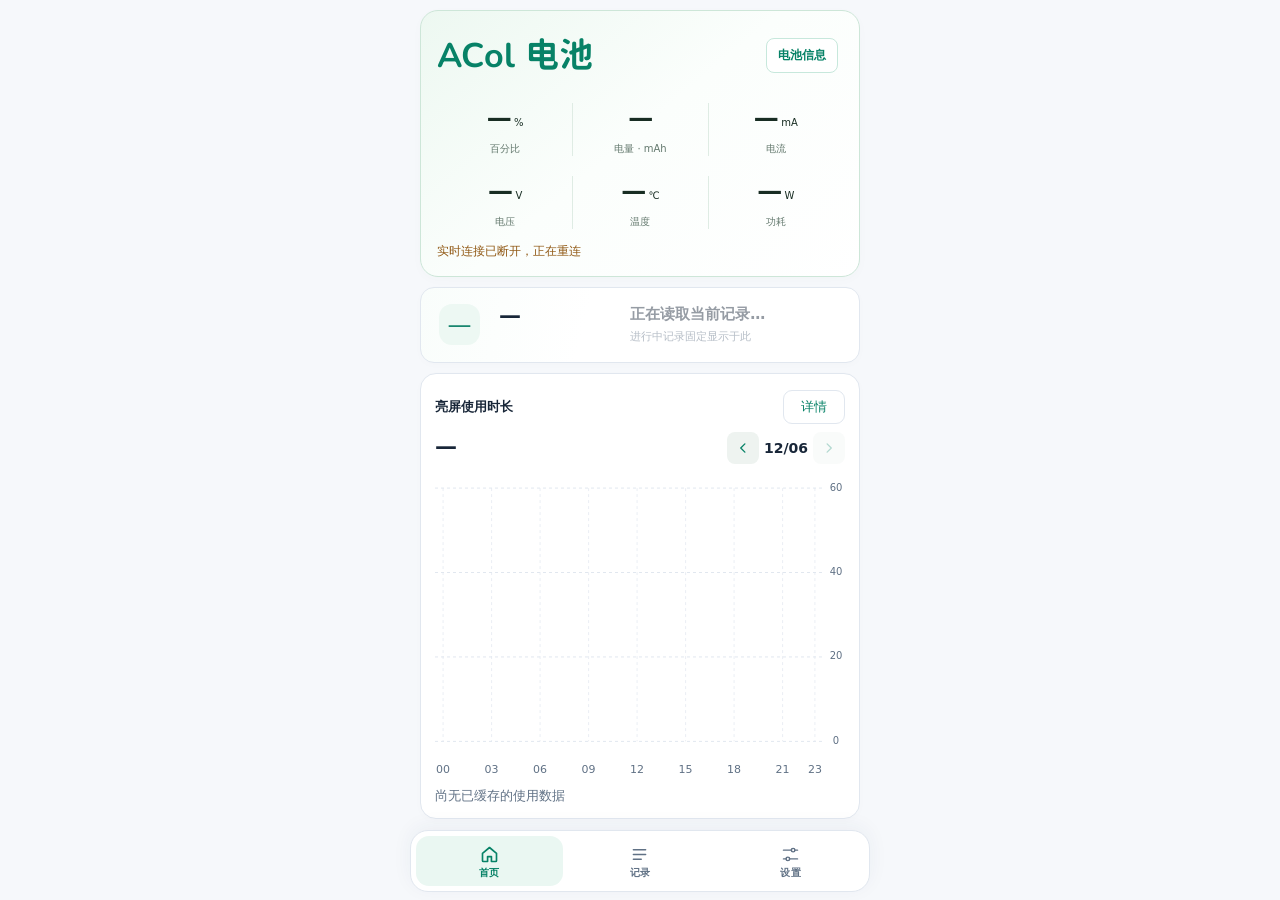
==== src/main/assets/webroot/index.html @ e89e833d "v2.5-2" ====
<!doctype html>
<html lang="zh-CN"><head><meta charset="utf-8"><meta name="viewport" content="width=device-width,initial-scale=1,viewport-fit=cover"><script src="viewport.js"></script><meta name="color-scheme" content="light dark"><meta name="theme-color" content="#ffffff"><script>const systemDark=()=>{try{const d=window.AcoNative?.isSystemDark?.();if(typeof d==='boolean')return d}catch{}return matchMedia('(prefers-color-scheme: dark)').matches};try{const p=JSON.parse(localStorage.getItem('acol.theme.preference'));document.documentElement.dataset.theme=(p?.step==='auto'||!p?.step)?(systemDark()?'dark':'light'):(p.dark?'dark':'light')}catch{document.documentElement.dataset.theme=systemDark()?'dark':'light'}window.addEventListener('error',e=>{const n=document.getElementById('warning');if(n&&!window.__acoPageReady){n.dataset.startupError='1';n.textContent='页面启动失败，请重新打开 App。';}});window.addEventListener('unhandledrejection',e=>{const n=document.getElementById('warning');if(n&&!window.__acoPageReady){n.dataset.startupError='1';n.textContent=e.reason?.message||'页面连接初始化失败。';}});</script><title>ACol 电池</title><link rel="stylesheet" href="style.css?v=acol-2.2s-recordblack"><link rel="stylesheet" href="layout.css?v=acol-2.2s"><link rel="stylesheet" href="record-overview.css?v=acol-2.2s"></head>
<body>
<main id="appShell" class="app-shell">
  <section id="homePage" class="app-page home-page" aria-label="首页">
    <section class="home-overview live card" aria-label="电池实时信息"><header class="overview-header"><h1 class="brand-title">ACol 电池</h1><div class="home-header-actions"><button id="openBatteryInfo" class="battery-info-button" type="button">电池信息</button></div></header><div class="livegrid"><div><div class="live-value"><strong id="livePct">—</strong><sub class="live-unit">%</sub></div><small>百分比</small></div><div><div class="live-value"><strong id="liveRm">—</strong></div><small>电量 · mAh</small></div><div><div class="live-value live-direction"><strong id="liveCurrent">—</strong><sub id="liveCurrentUnit" class="live-unit">mA</sub></div><small>电流</small></div><div><div class="live-value"><strong id="liveVoltage">—</strong><sub class="live-unit">V</sub></div><small>电压</small></div><div><div class="live-value"><strong id="liveTemp">—</strong><sub class="live-unit">℃</sub></div><small>温度</small></div><div><div class="live-value live-direction"><strong id="livePower">—</strong><sub class="live-unit">W</sub></div><small>功耗</small></div></div><p id="warning" role="status">正在连接…</p></section>
    <section id="homeActive" class="home-active" aria-label="进行中记录"><div id="homeActiveCard" class="record-row record"><span id="homeActiveIcon" class="icon">—</span><span class="record-action"><span class="delta"><span id="homeActivePrimary" class="delta-value">—</span></span></span><button id="homeActiveOpen" class="record-open" type="button" disabled><span class="info"><strong id="homeActiveTitle">正在读取当前记录…</strong><small id="homeActiveMeta">进行中记录固定显示于此</small></span></button></div></section>
  <section id="homeUsagePanel" class="card screen-time-panel home-usage-panel" aria-label="每日亮屏使用时长">
    <div class="screen-time-head"><h3>亮屏使用时长</h3><button id="openUsageDetails" class="usage-details-button" type="button">详情</button></div>
    <div class="home-usage-summary"><strong id="homeUsageTotal" class="screen-time-total">—</strong><div class="screen-time-nav"><button id="homeUsagePrev" class="period-step" type="button" aria-label="前一天" title="前一天"><svg viewBox="0 0 24 24" aria-hidden="true"><path d="M14.5 6.5 9 12l5.5 5.5"/></svg></button><span id="homeUsageDate"></span><button id="homeUsageNext" class="period-step" type="button" aria-label="后一天" title="后一天"><svg viewBox="0 0 24 24" aria-hidden="true"><path d="m9.5 6.5 5.5 5.5-5.5 5.5"/></svg></button></div></div>
    <div class="screen-time-plot"><div class="screen-time-bars"><svg id="homeUsagePlot" viewBox="0 0 288 140" preserveAspectRatio="none" role="group" aria-label="24 小时亮屏时长柱状图"></svg><span id="homeUsageEmpty" class="screen-time-empty" hidden>暂无分时数据</span></div><div id="homeUsageY" class="screen-time-y" aria-hidden="true"><span>60</span><span>40</span><span>20</span><span>0</span></div></div>
    <div class="screen-time-axis" aria-hidden="true"><span>00</span><span>03</span><span>06</span><span>09</span><span>12</span><span>15</span><span>18</span><span>21</span><span>23</span></div>
    <p id="homeUsageHint" class="small screen-time-hint" aria-live="polite">每日亮屏时长 · 长按小时查看应用</p>
  </section>
  </section>
  <section id="recordsPage" class="app-page records-page" aria-label="记录" hidden>
    <header class="page-head records-head"><div><h1>记录</h1></div><div class="records-datefilter" role="group" aria-label="按年月筛选">
      <div class="date-unit-group"><div class="date-stepper year"><button id="yearUp" class="date-step" type="button" aria-label="年份增加"><svg viewBox="0 0 10 6" aria-hidden="true"><path d="M1 5 5 1l4 4"/></svg></button><span id="filterYear" class="date-number" role="spinbutton" aria-label="年份" aria-valuemin="2000" aria-valuemax="2100">26</span><button id="yearDown" class="date-step" type="button" aria-label="年份减少"><svg viewBox="0 0 10 6" aria-hidden="true"><path d="M1 1 5 5l4-4"/></svg></button></div><span class="date-unit">年</span></div>
      <div class="date-unit-group"><div class="date-stepper month"><button id="monthUp" class="date-step" type="button" aria-label="月份增加"><svg viewBox="0 0 10 6" aria-hidden="true"><path d="M1 5 5 1l4 4"/></svg></button><span id="filterMonth" class="date-number" role="spinbutton" aria-label="月份" aria-valuemin="1" aria-valuemax="12">10</span><button id="monthDown" class="date-step" type="button" aria-label="月份减少"><svg viewBox="0 0 10 6" aria-hidden="true"><path d="M1 1 5 5l4-4"/></svg></button></div><span class="date-unit">月</span></div>
      <button id="applyMonth" class="date-apply" type="button" aria-pressed="false" aria-label="按所选年月筛选，再次点击取消"><svg viewBox="0 0 24 24" aria-hidden="true"><path d="M4 5h16l-6.5 7.5V19l-3-1.5v-5Z"/></svg><span>筛选</span></button>
    </div></header>
    <span id="recordCount" class="records-count" aria-live="polite"></span>
    <div class="records-toolbar"><div class="tabs" role="group" aria-label="记录筛选"><button type="button" data-kind="all" class="selected" aria-pressed="true">全部</button><button type="button" data-kind="charge" aria-pressed="false">充电</button><button type="button" data-kind="discharge" aria-pressed="false">放电</button><button type="button" data-kind="game" aria-pressed="false">游戏</button></div><label class="small records-filter"><input id="showSmall" type="checkbox"><span id="showSmallLabel">显示 ≤30%</span></label></div>
    <div class="record-scroll"><div id="records" class="records"></div><button id="more" class="wide" hidden>加载更多</button></div>
  </section>
  <section id="settingsPanel" class="app-page settings-page settings-panel" aria-label="设置" hidden>
    <header class="page-head settings-head"><div><h1>设置</h1></div><div class="settings-header-actions"><button id="themeToggle" class="theme-toggle" type="button" aria-label="主题：跟随系统"><svg class="theme-sun" viewBox="0 0 24 24" aria-hidden="true"><circle cx="12" cy="12" r="4"/><path d="M12 2v2m0 16v2M4.93 4.93l1.42 1.42m11.3 11.3 1.42 1.42M2 12h2m16 0h2M4.93 19.07l1.42-1.42m11.3-11.3 1.42-1.42"/></svg><svg class="theme-moon" viewBox="0 0 24 24" aria-hidden="true"><path d="M20.3 15.1A8.6 8.6 0 0 1 8.9 3.7 8.7 8.7 0 1 0 20.3 15.1Z"/></svg><span class="theme-auto-badge" aria-hidden="true">A</span></button><a id="openCutoff" class="cutoff-button" href="cutoff/index.html?from=settings">截止电压调整</a></div></header>
    <div class="page-scroll">
    <section class="card setting-card recording-control"><label class="setting-heading setting-switch" for="recordingEnabled"><span>记录总开关</span><input id="recordingEnabled" type="checkbox" role="switch" disabled></label><p id="recordingHint">正在连接后台…</p><div class="setting-group power-display-control"><label class="setting-heading setting-switch" for="powerDisplayEnabled"><span>性能监视器</span><input id="powerDisplayEnabled" type="checkbox" role="switch" disabled></label><p>CPU 和 GPU 跟随性能采样间隔，电池跟随功耗采样间隔。</p></div></section>
    <form id="settingsForm" novalidate>
      <section class="card setting-card fast-control">
        <div class="setting-heading"><div class="setting-title"><span>游戏性能统计</span><button id="gameModeInfo" class="setting-info" type="button" aria-label="游戏性能统计介绍" aria-haspopup="dialog">i</button></div><button id="toggleFast" type="button" disabled>开启</button></div>
        <div class="setting-group"><div class="setting-heading"><label for="fastSeconds">功耗采样间隔</label><div class="setting-input"><input id="fastSeconds" name="fastSeconds" type="number" inputmode="none" readonly min="0.5" max="20" step="0.1" required disabled><span>秒</span></div></div></div>
        <div class="setting-group">
          <div class="setting-heading setting-switch">
            <div class="setting-title"><label for="gaugeIntervalOverride">尝试覆盖电流计采样间隔</label><button id="gaugeIntervalInfo" class="setting-info" type="button" aria-label="电流计采样间隔覆盖说明" aria-haspopup="dialog">i</button></div>
            <input id="gaugeIntervalOverride" name="gaugeIntervalOverride" type="checkbox" role="switch" disabled>
          </div>
        </div>
        <div class="setting-group"><div class="setting-heading"><label for="performanceSeconds">性能采样间隔</label><div class="setting-input"><input id="performanceSeconds" name="performanceSeconds" type="number" inputmode="none" readonly min="0.5" max="20" step="0.1" required disabled><span>秒</span></div></div></div>
        <div class="setting-group"><label class="setting-heading setting-switch" for="fastAutoOff"><span>息屏 10 分钟后退出</span><input id="fastAutoOff" name="fastAutoOff" type="checkbox" role="switch" disabled></label></div>
      </section>
      <section class="card setting-card"><h3>放电记录间隔</h3><div class="setting-pair"><label for="screenOnMinutes"><div class="setting-input setting-bound-input setting-interval-input"><span class="setting-bound-label">亮屏</span><input id="screenOnMinutes" name="screenOnMinutes" type="number" inputmode="none" readonly min="1" max="10" step="1" required disabled><span>分钟</span></div></label><label for="screenOffMinutes"><div class="setting-input setting-bound-input setting-interval-input"><span class="setting-bound-label">息屏</span><input id="screenOffMinutes" name="screenOffMinutes" type="number" inputmode="none" readonly min="1" max="120" step="1" required disabled><span>分钟</span></div></label></div><div class="setting-group setting-heading"><label for="chargeSeconds">充电记录间隔</label><div class="setting-input"><input id="chargeSeconds" name="chargeSeconds" type="number" inputmode="none" readonly min="1" max="10" step="1" required disabled><span>秒</span></div></div><div class="setting-interval-spacer" aria-hidden="true"></div><div class="setting-group retention-settings"><div class="setting-pair"><label for="deletePct">自动删除百分比<div class="setting-input"><input id="deletePct" name="deletePct" type="number" inputmode="none" readonly min="0" max="40" step="1" required disabled><span>%</span></div></label><label for="hidePct">自动隐藏百分比<div class="setting-input"><input id="hidePct" name="hidePct" type="number" inputmode="none" readonly min="0" max="80" step="1" required disabled><span>%</span></div></label></div><p>普通记录结束后按阈值删除或隐藏。<br>清理已有记录另行确认。</p></div></section>
      <section class="card setting-card range-settings"><div class="setting-range-block"><div class="setting-group"><div class="setting-heading"><label for="energyWh">默认能量量程</label><div class="setting-input"><input id="energyWh" name="energyWh" type="number" inputmode="none" readonly min="0" max="100" step="0.01" placeholder="未设置" disabled><span>Wh</span></div></div></div><div class="setting-group"><div class="setting-heading"><label for="capacityAh">默认容量量程</label><div class="setting-input"><input id="capacityAh" name="capacityAh" type="number" inputmode="none" readonly min="0.01" max="20" step="0.01" required disabled><span>Ah</span></div></div><p class="range-fill-hint">根据电池实际能量和容量填写。</p></div><div class="setting-group"><label class="setting-heading setting-switch" for="capacityAuto"><span>量程自动扩展</span><input id="capacityAuto" name="capacityAuto" type="checkbox" role="switch" disabled></label><p>超出默认量程时按记录最大值扩展；关闭后固定上限。</p></div></div><div class="setting-range-block"><h3>默认电压量程</h3><div class="setting-pair"><label for="voltageMin"><div class="setting-input setting-bound-input"><span class="setting-bound-label">下限</span><input id="voltageMin" name="voltageMin" type="number" inputmode="none" readonly min="2.2" max="4.8" step="0.01" required disabled><span>V</span></div></label><label for="voltageMax"><div class="setting-input setting-bound-input"><span class="setting-bound-label">上限</span><input id="voltageMax" name="voltageMax" type="number" inputmode="none" readonly min="2.2" max="4.8" step="0.01" required disabled><span>V</span></div></label></div></div><div class="setting-range-block"><h3>默认温度量程</h3><div class="setting-pair"><label for="tempMin"><div class="setting-input setting-bound-input"><span class="setting-bound-label">下限</span><input id="tempMin" name="tempMin" type="number" inputmode="none" readonly min="-20" max="60" step="1" required disabled><span>℃</span></div></label><label for="tempMax"><div class="setting-input setting-bound-input"><span class="setting-bound-label">上限</span><input id="tempMax" name="tempMax" type="number" inputmode="none" readonly min="-20" max="60" step="1" required disabled><span>℃</span></div></label></div><p>超出默认量程后自动扩展。</p></div></section>
    </form>

    <div class="settings-maintenance"><button id="openErrorLogs" type="button">错误日志</button><button id="resetSettings" type="button">恢复默认设置</button><button id="backupAllData" type="button">备份</button><button id="restoreAllData" type="button">读取备份</button><button id="clearAllData" class="maintenance-danger" type="button">清除所有数据</button><a class="settings-link-button" href="https://github.com/AstriaFR/ACol-Battery">GitHub 主页<svg class="external-link-icon" viewBox="0 0 24 24" aria-hidden="true"><path d="M13 5h6v6M19 5l-9 9M19 14v4a1 1 0 0 1-1 1H6a1 1 0 0 1-1-1V6a1 1 0 0 1 1-1h4"/></svg></a></div>
    <p id="settingsStatus" class="settings-status" role="status" aria-live="polite" hidden></p>
    <footer class="settings-about" aria-label="关于 ACol 电池">ACol 电池 · AstriaFR / 雨星衡</footer>
    </div>
  </section>
  <nav id="tabBar" class="bottom-nav" aria-label="主导航">
    <button type="button" class="tab-button selected" data-tab="home" aria-current="page"><svg viewBox="0 0 24 24" aria-hidden="true"><path d="M4 10.7 12 4l8 6.7V19a1 1 0 0 1-1 1h-4.8v-5.6H9.8V20H5a1 1 0 0 1-1-1z"/></svg><span>首页</span></button>
    <button type="button" class="tab-button" data-tab="records"><svg viewBox="0 0 24 24" aria-hidden="true"><path d="M5 6.5h14M5 12h14M5 17.5h9"/></svg><span>记录</span></button>
    <button type="button" class="tab-button" data-tab="settings"><svg viewBox="0 0 24 24" aria-hidden="true"><path d="M4 7h9m4 0h3M4 17h3m4 0h9"/><circle cx="15" cy="7" r="2"/><circle cx="9" cy="17" r="2"/></svg><span>设置</span></button>
  </nav>
</main>
<iframe id="cutoffFrame" class="cutoff-frame" title="截止电压调整" hidden></iframe>
<section id="detail" class="detail record-detail" hidden>
  <div id="detailScroll" class="page-scroll record-detail-scroll">
  <header class="record-detail-head"><div class="record-detail-heading"><button id="back" type="button" aria-label="返回上一页"><svg viewBox="0 0 24 24" aria-hidden="true"><path d="m14.5 6-6 6 6 6"/></svg><span>返回</span></button><h2 id="detailType">记录</h2><span id="detailState" class="record-detail-state"></span></div><div class="record-detail-dates"><div><small>开始时间</small><time id="detailTitle">—</time></div><div><small>结束时间</small><time id="detailEnd">—</time></div></div></header>
  <section id="summary" class="summary record-detail-overview" aria-label="记录数据概览"></section>
  <section id="chartPanel" class="chartpanel record-detail-section" aria-label="电池曲线">
    <div class="chartbar"><strong id="chartTitle">电量曲线</strong><div><button id="followLatest" aria-pressed="false" hidden>回到实时</button><span class="chart-secondary"><button id="reversePlot" aria-pressed="false" aria-controls="plot" hidden>反向</button><button id="chartExport" type="button">导出</button></span><button id="resetZoom">复位</button><button id="fullscreen">横屏全屏</button><button id="closeFullscreen" hidden>退出</button></div></div>
    <div id="legend" class="legend"></div>
    <div id="chartInfo" class="chartinfo" role="status"></div>
    <div class="plotwrap"><canvas id="plot" aria-label="可缩放的充放电曲线" role="img"></canvas><div id="tooltip" class="tooltip" hidden></div></div>
    <p id="chartHint" class="small">长按图例切换实际刻度；双指缩放、横向拖图、上下滑动页面。</p>
  </section>
  <section id="performancePanel" class="chartpanel performance-panel record-detail-section" aria-label="性能曲线" hidden>
    <div class="chartbar"><strong>性能曲线</strong><div><button id="performanceFollow" hidden>实时跟随</button><button id="performanceExport" type="button">导出</button><button id="performanceReset">复位</button><button id="performanceFullscreen">横屏全屏</button><button id="performanceExit" hidden>退出</button></div></div>
    <div id="performanceLegend" class="legend performance-legend"></div>
    <div class="plotwrap"><canvas id="performancePlot" aria-label="游戏模式的帧率、CPU 和 GPU 性能曲线" role="img"></canvas><div id="performanceTooltip" class="tooltip" hidden></div></div>
    <div class="performance-notes"><p id="performanceHint" class="small"></p><button id="performanceSources" type="button">读取方式</button></div>
    <p id="performanceMethod" class="small performance-method" hidden></p>
  </section>
  <section id="apps" class="discharge-stats record-detail-section" aria-label="放电统计">
    <div id="drainSummary" hidden><div id="drainRows"></div></div>
    <section id="screenTimePanel" class="screen-time-panel record-screen-time" aria-label="每日亮屏使用时长" hidden>
    <div class="record-screen-summary"><div class="record-chart-value"><span id="screenTimeTotal" class="screen-time-total">—</span></div><div class="screen-time-nav"><button id="screenTimePrev" class="period-step" type="button" aria-label="前一天" title="前一天"><svg viewBox="0 0 24 24" aria-hidden="true"><path d="M14.5 6.5 9 12l5.5 5.5"/></svg></button><span id="screenTimeDate"></span><button id="screenTimeNext" class="period-step" type="button" aria-label="后一天" title="后一天"><svg viewBox="0 0 24 24" aria-hidden="true"><path d="m9.5 6.5 5.5 5.5-5.5 5.5"/></svg></button></div></div>
    <div class="screen-time-plot"><div class="screen-time-bars"><svg id="screenTimePlot" viewBox="0 0 288 140" preserveAspectRatio="none" role="group" aria-label="24 小时亮屏时长柱状图"></svg><span id="screenTimeEmpty" class="screen-time-empty" hidden>暂无分时数据</span></div><div id="screenTimeY" class="screen-time-y" aria-hidden="true"><span>60</span><span>40</span><span>20</span><span>0</span></div></div>
    <div class="screen-time-axis" aria-hidden="true"><span>00</span><span>03</span><span>06</span><span>09</span><span>12</span><span>15</span><span>18</span><span>21</span><span>23</span></div>
    <p id="screenTimeHint" class="small screen-time-hint" aria-live="polite">本次记录内的亮屏时长</p>
    <div class="record-chart-pages" role="group" aria-label="切换分时图表"><button type="button" data-record-chart="energy" aria-label="耗电图表，第 1 张" aria-pressed="true"><span></span></button><button type="button" data-record-chart="time" aria-label="亮屏时长图表，第 2 张" aria-pressed="false"><span></span></button></div>
  </section>
    <div id="appRows"></div>
    <p id="appStatsNote" class="small">按使用时段分摊整机耗电，≤1 分钟归入其他。平均功耗仅统计有效数据。</p>
  </section>
  <p id="detailNote" class="footnote"></p>
  </div>
</section>
<section id="usageDetail" class="detail usage-detail" hidden>
  <header class="subpage-header"><div class="page-heading"><button id="usageBack" class="back" type="button">返回</button><h1>使用时间</h1></div><button class="page-home" type="button" aria-label="返回主页" title="返回主页" hidden><svg viewBox="0 0 24 24" aria-hidden="true"><path d="m3 10 9-7 9 7M5 9v11h5v-7h4v7h5V9"/></svg></button></header>
  <div id="usageDayScroll" class="page-scroll">
  <section id="usageDayPanel" class="card screen-time-panel" aria-label="每日亮屏使用时长">
    <div class="screen-time-head"><h3>亮屏使用时长</h3><button id="openUsageWeek" class="usage-period-button" type="button">周视图</button></div>
    <div class="usage-detail-summary"><strong id="usageDayTotal" class="screen-time-total">—</strong><div class="screen-time-nav"><button id="usageDayPrev" class="period-step" type="button" aria-label="前一天" title="前一天"><svg viewBox="0 0 24 24" aria-hidden="true"><path d="M14.5 6.5 9 12l5.5 5.5"/></svg></button><span id="usageDayDate"></span><button id="usageDayNext" class="period-step" type="button" aria-label="后一天" title="后一天"><svg viewBox="0 0 24 24" aria-hidden="true"><path d="m9.5 6.5 5.5 5.5-5.5 5.5"/></svg></button></div></div>
    <div class="screen-time-plot"><div class="screen-time-bars"><svg id="usageDayPlot" viewBox="0 0 288 140" preserveAspectRatio="none" role="group" aria-label="24 小时亮屏时长柱状图"></svg><span id="usageDayEmpty" class="screen-time-empty" hidden>暂无分时数据</span></div><div id="usageDayY" class="screen-time-y" aria-hidden="true"><span>60</span><span>40</span><span>20</span><span>0</span></div></div>
    <div class="screen-time-axis" aria-hidden="true"><span>00</span><span>03</span><span>06</span><span>09</span><span>12</span><span>15</span><span>18</span><span>21</span><span>23</span></div>
    <div id="usageDayHourDetails" class="screen-time-popover usage-hour-details" role="status" aria-label="所选小时的应用使用时长" hidden></div>
    <p id="usageDayHint" class="small screen-time-hint" aria-live="polite">每日亮屏时长 · 长按小时查看应用</p>
  </section>
    <section class="card usage-app-list" aria-label="当天各应用使用时长"><div id="usageAppRows"></div><p id="usageAppListStatus" class="small" role="status"></p></section>
  </div>
</section>
<section id="usageWeekDetail" class="detail usage-detail usage-week-detail" hidden>
  <header class="subpage-header"><div class="page-heading"><button id="usageWeekBack" class="back" type="button">返回</button><h1>周使用时间</h1></div><button class="page-home" type="button" aria-label="返回主页" title="返回主页" hidden><svg viewBox="0 0 24 24" aria-hidden="true"><path d="m3 10 9-7 9 7M5 9v11h5v-7h4v7h5V9"/></svg></button></header>
  <div id="usageWeekScroll" class="page-scroll">
    <section class="card usage-week-card" aria-label="每周亮屏使用时长">
      <div class="usage-period-head"><p id="usageWeekRange" class="small usage-week-range"></p><button id="openUsageMonthFromWeek" class="usage-period-button" type="button">月视图</button></div>
      <div class="usage-week-summary"><div class="usage-week-metrics"><div class="usage-week-average"><strong id="usageWeekAverage">—</strong><small id="usageWeekAverageLabel">日均</small></div><p id="usageWeekTotal">总计 —</p></div><div class="screen-time-nav usage-week-nav"><button id="usageWeekPrev" class="period-step" type="button" aria-label="前一周" title="前一周"><svg viewBox="0 0 24 24" aria-hidden="true"><path d="M14.5 6.5 9 12l5.5 5.5"/></svg></button><span id="usageWeekDate"></span><button id="usageWeekNext" class="period-step" type="button" aria-label="后一周" title="后一周"><svg viewBox="0 0 24 24" aria-hidden="true"><path d="m9.5 6.5 5.5 5.5-5.5 5.5"/></svg></button></div></div>
      <div class="usage-week-plot"><div class="screen-time-bars"><svg id="usageWeekPlot" viewBox="0 0 288 140" preserveAspectRatio="none" role="group" aria-label="周一至周日的亮屏使用时长"></svg><span id="usageWeekEmpty" class="screen-time-empty" hidden>暂无已缓存的每日汇总</span></div><div class="screen-time-y" id="usageWeekY" aria-hidden="true"><span>3</span><span>2</span><span>1</span><span>0</span></div><small class="usage-week-unit" aria-hidden="true">时</small></div>
      <div id="usageWeekAxis" class="usage-week-axis" aria-hidden="true"></div>
      <p id="usageWeekHint" class="small usage-week-hint" aria-live="polite">短按查看时长，长按打开当天</p>
    </section>
    <section class="card usage-app-list usage-week-app-list" aria-label="本周各应用使用时长"><div id="usageWeekAppRows"></div><p id="usageWeekAppListStatus" class="small" role="status"></p></section>
  </div>
</section>
<section id="usageMonthDetail" class="detail usage-detail usage-month-detail" hidden>
  <header class="subpage-header"><div class="page-heading"><button id="usageMonthBack" class="back" type="button">返回</button><h1>月使用时间</h1></div><button class="page-home" type="button" aria-label="返回主页" title="返回主页" hidden><svg viewBox="0 0 24 24" aria-hidden="true"><path d="m3 10 9-7 9 7M5 9v11h5v-7h4v7h5V9"/></svg></button></header>
  <div id="usageMonthScroll" class="page-scroll">
    <section class="card usage-week-card" aria-label="每月亮屏使用时长">
      <div class="usage-period-head"><p id="usageMonthRange" class="small usage-week-range"></p><div class="screen-time-nav usage-week-nav"><button id="usageMonthPrev" class="period-step" type="button" aria-label="前一月" title="前一月"><svg viewBox="0 0 24 24" aria-hidden="true"><path d="M14.5 6.5 9 12l5.5 5.5"/></svg></button><span id="usageMonthDate"></span><button id="usageMonthNext" class="period-step" type="button" aria-label="后一月" title="后一月"><svg viewBox="0 0 24 24" aria-hidden="true"><path d="m9.5 6.5 5.5 5.5-5.5 5.5"/></svg></button></div></div>
      <div class="usage-week-summary"><div class="usage-week-metrics"><div class="usage-week-average"><strong id="usageMonthAverage">—</strong><small id="usageMonthAverageLabel">日均</small></div><p id="usageMonthTotal">总计 —</p></div></div>
      <div class="usage-week-plot"><div class="screen-time-bars"><svg id="usageMonthPlot" viewBox="0 0 288 140" preserveAspectRatio="none" role="group" aria-label="每月每日的亮屏使用时长"></svg><span id="usageMonthEmpty" class="screen-time-empty" hidden>暂无已缓存的每日汇总</span></div><div class="screen-time-y" id="usageMonthY" aria-hidden="true"><span>3</span><span>2</span><span>1</span><span>0</span></div><small class="usage-week-unit" aria-hidden="true">时</small></div>
      <div id="usageMonthAxis" class="usage-week-axis" aria-hidden="true"></div>
      <p id="usageMonthHint" class="small usage-week-hint" aria-live="polite">短按查看时长，长按打开当天</p>
    </section>

  </div>
</section>
<section id="usageAppWeekDetail" class="detail usage-detail usage-week-detail" hidden>
  <header class="subpage-header"><div class="page-heading"><button id="usageAppWeekBack" class="back" type="button">返回</button><h1>应用周使用时间</h1></div><button class="page-home" type="button" aria-label="返回主页" title="返回主页" hidden><svg viewBox="0 0 24 24" aria-hidden="true"><path d="m3 10 9-7 9 7M5 9v11h5v-7h4v7h5V9"/></svg></button></header>
  <div id="usageAppWeekScroll" class="page-scroll">
    <section class="card usage-app-summary"><span id="usageAppWeekIcon" class="app-icon usage-app-icon"></span><div class="usage-app-identity"><strong id="usageAppWeekName"></strong><small id="usageAppWeekPackage"></small></div></section>
    <section class="card usage-week-card" aria-label="每周应用使用时长">
      <p id="usageAppWeekRange" class="small usage-week-range"></p>
      <div class="usage-week-summary"><div class="usage-week-metrics"><div class="usage-week-average"><strong id="usageAppWeekAverage">—</strong><small id="usageAppWeekAverageLabel">日均</small></div><p id="usageAppWeekTotal">总计 —</p></div><div class="screen-time-nav usage-week-nav"><button id="usageAppWeekPrev" class="period-step" type="button" aria-label="前一周" title="前一周"><svg viewBox="0 0 24 24" aria-hidden="true"><path d="M14.5 6.5 9 12l5.5 5.5"/></svg></button><span id="usageAppWeekDate"></span><button id="usageAppWeekNext" class="period-step" type="button" aria-label="后一周" title="后一周"><svg viewBox="0 0 24 24" aria-hidden="true"><path d="m9.5 6.5 5.5 5.5-5.5 5.5"/></svg></button></div></div>
      <div class="usage-week-plot"><div class="screen-time-bars"><svg id="usageAppWeekPlot" viewBox="0 0 288 140" preserveAspectRatio="none" role="group" aria-label="该应用周一至周日的使用时长"></svg><span id="usageAppWeekEmpty" class="screen-time-empty" hidden>暂无已缓存的每日汇总</span></div><div class="screen-time-y" id="usageAppWeekY" aria-hidden="true"><span>3</span><span>2</span><span>1</span><span>0</span></div><small class="usage-week-unit" aria-hidden="true">时</small></div>
      <div id="usageAppWeekAxis" class="usage-week-axis" aria-hidden="true"></div>
      <p id="usageAppWeekHint" class="small usage-week-hint" aria-live="polite">短按查看时长，长按打开当天</p>
    </section>
  </div>
</section>
<section id="usageAppDetail" class="detail usage-detail" hidden>
  <header class="subpage-header"><div class="page-heading"><button id="usageAppBack" class="back" type="button">返回</button><h1>应用使用时间</h1></div><button class="page-home" type="button" aria-label="返回主页" title="返回主页" hidden><svg viewBox="0 0 24 24" aria-hidden="true"><path d="m3 10 9-7 9 7M5 9v11h5v-7h4v7h5V9"/></svg></button></header>
  <div id="usageAppScroll" class="page-scroll">
    <section class="card usage-app-summary"><span id="usageAppIcon" class="app-icon usage-app-icon"></span><div class="usage-app-identity"><strong id="usageAppName"></strong><small id="usageAppPackage"></small></div></section>
  <section id="usageAppPanel" class="card screen-time-panel" aria-label="每日应用使用时长">
    <div class="screen-time-head"><h3>应用使用时长</h3></div>
    <div class="usage-detail-summary"><strong id="usageAppTotal" class="screen-time-total">—</strong><div class="screen-time-nav"><button id="usageAppPrev" class="period-step" type="button" aria-label="前一天" title="前一天"><svg viewBox="0 0 24 24" aria-hidden="true"><path d="M14.5 6.5 9 12l5.5 5.5"/></svg></button><span id="usageAppDate"></span><button id="usageAppNext" class="period-step" type="button" aria-label="后一天" title="后一天"><svg viewBox="0 0 24 24" aria-hidden="true"><path d="m9.5 6.5 5.5 5.5-5.5 5.5"/></svg></button></div></div>
    <div class="screen-time-plot"><div class="screen-time-bars"><svg id="usageAppPlot" viewBox="0 0 288 140" preserveAspectRatio="none" role="group" aria-label="24 小时亮屏时长柱状图"></svg><span id="usageAppEmpty" class="screen-time-empty" hidden>暂无分时数据</span></div><div id="usageAppY" class="screen-time-y" aria-hidden="true"><span>60</span><span>40</span><span>20</span><span>0</span></div></div>
    <div class="screen-time-axis" aria-hidden="true"><span>00</span><span>03</span><span>06</span><span>09</span><span>12</span><span>15</span><span>18</span><span>21</span><span>23</span></div>
    <p id="usageAppHint" class="small screen-time-hint" aria-live="polite">当天的应用使用时长</p>
  </section>
  </div>
</section>
<section id="batteryInfoPanel" class="detail battery-info-panel" hidden>
  <header class="subpage-header"><div class="page-heading"><button id="batteryInfoBack" class="back" type="button">返回</button><h1>电池信息</h1></div><div class="settings-header-actions"><button id="openBatteryHistory" class="battery-history-button" type="button">历史记录</button><button class="page-home" type="button" aria-label="返回主页" title="返回主页" hidden><svg viewBox="0 0 24 24" aria-hidden="true"><path d="m3 10 9-7 9 7M5 9v11h5v-7h4v7h5V9"/></svg></button></div></header>
  <div class="page-scroll">
  <div class="battery-info-cards">
    <section class="card battery-info-card"><div><small>循环计数（cycle_count）</small><strong data-info="cycles">—</strong></div><div><small data-info-label="voltage">电池电压（bcc_parms）</small><strong data-info="voltage">—</strong></div><div><small>电池温度（temp）</small><strong data-info="temp">—</strong></div></section>
    <section class="card battery-info-card"><div><small data-info-label="rm">当前剩余电量（battery_rm）</small><strong data-info="rm">—</strong></div><div><small>电池最大化学容量（batt_qmax）</small><strong data-info="qmax">—</strong></div><div><small>电池设计容量</small><strong data-info="designCapacity">—</strong></div></section>
    <section class="card battery-info-card battery-estimates"><div><small>满充容量（battery_fcc）</small><strong data-info="fcc">—</strong></div><div><small>原始满充容量（计算值）</small><strong data-info="rawFcc">—</strong></div><div><small>估计锁容容量（计算值）</small><strong data-info="lockedCapacity">—</strong></div><div><small>电池健康（battery_soh）</small><strong data-info="soh">—</strong></div><div><small>原始电池健康（计算值）</small><strong data-info="rawSoh">—</strong></div><div class="battery-info-note"><span>只有绿色数值接近实际值。</span><button id="batteryEstimateInfo" class="battery-estimate-info" type="button" aria-label="查看原始值和估计锁容容量的计算说明" aria-haspopup="dialog">i</button><span class="battery-calibration-note">刚修改截止电压时均不准确，需全放满充校准。</span></div></section>
    <section class="card battery-info-card"><div><small>电量计截止电压（GAUGE_TERM_VOLTAGE）</small><strong data-info="cutoffMv">—</strong></div><div><small>电池序列号（battery_sn）</small><strong data-info="serial">—</strong></div><div><small>电池生产日期（battery_manu_date）</small><strong data-info="manufactureDate">—</strong></div><div><small>电池类型（battery_type）</small><strong data-info="batteryType">—</strong></div></section>
  </div>
  <p id="batteryInfoError" class="battery-info-error" role="status" hidden></p>
  </div>
</section>
<section id="batteryHistoryPanel" class="detail battery-info-panel" hidden>
  <header class="subpage-header"><div class="page-heading"><button id="batteryHistoryBack" class="back" type="button">返回</button><h1>历史记录</h1></div><div class="settings-header-actions"><button id="batteryHistoryTrend" class="battery-history-button" type="button">趋势</button><button id="batteryHistoryRecord" class="battery-history-button" type="button">记录</button><button class="page-home" type="button" aria-label="返回主页" hidden><svg viewBox="0 0 24 24" aria-hidden="true"><path d="m3 10 9-7 9 7M5 9v11h5v-7h4v7h5V9"/></svg></button></div></header>
  <div id="batteryHistoryScroll" class="page-scroll"><div id="batteryHistoryRows" class="battery-history-rows"></div><p id="batteryHistoryStatus" class="small"></p><button id="batteryHistoryMore" class="wide" type="button" hidden>加载更多</button></div>
</section>
<section id="batteryTrendPanel" class="detail battery-info-panel" hidden>
  <header class="subpage-header"><div class="page-heading"><button id="batteryTrendBack" class="back" type="button">返回</button><h1>电池健康趋势</h1></div><button class="page-home" type="button" aria-label="返回主页" hidden><svg viewBox="0 0 24 24" aria-hidden="true"><path d="m3 10 9-7 9 7M5 9v11h5v-7h4v7h5V9"/></svg></button></header>
  <div class="page-scroll"><section class="chartpanel record-detail-section health-trend-chart"><div class="chartbar"><strong>健康趋势</strong><div><button id="batteryTrendExport" type="button" disabled>导出</button><button id="batteryTrendReset" type="button">复位</button></div></div>
    <div class="plotwrap"><canvas id="batteryTrendPlot" aria-label="循环次数、Qmax 和满充容量趋势" role="img"></canvas><div id="batteryTrendTooltip" class="tooltip" hidden></div></div><div id="batteryTrendLegend" class="legend"></div><p id="batteryTrendStatus" class="small" role="status"></p>
  </section></div>
</section>
<section id="batteryHistoryDetail" class="detail battery-info-panel" hidden>
  <header class="subpage-header"><div class="page-heading"><button id="batterySnapshotBack" class="back" type="button">返回</button><h1>电池快照</h1></div><div class="settings-header-actions"><button id="batterySnapshotDelete" class="battery-history-button battery-history-delete" type="button" disabled>删除</button><button class="page-home" type="button" aria-label="返回主页" hidden><svg viewBox="0 0 24 24" aria-hidden="true"><path d="m3 10 9-7 9 7M5 9v11h5v-7h4v7h5V9"/></svg></button></div></header>
  <div id="batterySnapshotScroll" class="page-scroll"><section class="card battery-info-card battery-history-snapshot">
    <div class="battery-snapshot-meta"><strong id="batterySnapshotDate">—</strong><small id="batterySnapshotCycles">—</small></div>
    <div><small>电池最大化学容量（batt_qmax）</small><strong data-history-field="qmax">—</strong></div>
    <div><small>满充容量（battery_fcc）</small><strong data-history-field="fcc">—</strong></div><div><small>原始满充容量（计算值）</small><strong data-history-field="rawFcc">—</strong></div><div><small>估计锁容容量（计算值）</small><strong data-history-field="lockedCapacity">—</strong></div><div><small>电池健康（battery_soh）</small><strong data-history-field="soh">—</strong></div><div><small>原始电池健康（计算值）</small><strong data-history-field="rawSoh">—</strong></div>
    <div><small>电量计截止电压（GAUGE_TERM_VOLTAGE）</small><strong data-history-field="cutoffMv">—</strong></div>
  </section><p id="batterySnapshotStatus" class="small" role="status"></p></div>
</section>
<dialog id="batteryEstimateExplanation" class="battery-explanation" tabindex="-1" aria-labelledby="batteryEstimateTitle">
  <h3 id="batteryEstimateTitle">两个原始值怎么算？</h3>
  <div id="batteryExplanationPages" class="battery-explanation-pages" data-page="0">
  <section data-explanation-page="0">
  <p>系统显示的容量和健康度，可能加过厂家为当前截止电压设置的补偿。这里尝试把补偿前的数值倒推出来。</p>
  <p><strong>原始电池健康：</strong>找到厂家对应的补偿比例，把显示的健康度按这个比例还原。</p>
  <p><strong>原始满充容量：</strong>根据还原后的健康度，估算当前的容量补偿，再从显示的满充容量里扣掉。</p>
  <p><strong>截止电压 &lt; 3.00 V 时：</strong>不需要进行补偿，读取到的满充容量接近实际值。</p>
  <p><strong>截止电压 ≥ 3.00 V 时：</strong>按厂家规则还原补偿，计算出的原始满充容量和原始电池健康接近实际值。</p>
  <p><strong>估计锁容容量：</strong>用最大化学容量减去满充容量，括号内的负百分比表示与最大化学容量的差值比例。</p>
  </section>
  <section data-explanation-page="1" hidden>
    <table id="batteryCoefficientTable" class="battery-coefficient-table" hidden><thead><tr><th scope="col">截止电压<br><span>mV</span></th><th scope="col">容量偏移<br><span>mAh</span></th><th scope="col">健康度偏移<br><span>%</span></th></tr></thead><tbody id="batteryCoefficientRows"></tbody></table>
    <p id="batteryCoefficientEmpty">正在读取补偿关系表…</p>
    <p class="battery-coefficient-note">表内数值来自本机厂家参数。容量偏移还会按原始健康度折算；低于 3.0 V 的参数仅展示，不用于这两项原始值的反推。</p>
  </section>
  </div>
  <div class="battery-explanation-actions"><div class="battery-explanation-nav"><button id="previousBatteryExplanation" type="button" aria-label="上一页" disabled>‹</button><span id="batteryExplanationCounter" aria-live="polite">1 / 2</span><button id="nextBatteryExplanation" type="button" aria-label="下一页">›</button></div><button id="closeBatteryEstimate" type="button">知道了</button></div>
</dialog>
<dialog id="gameModeExplanation" class="game-explanation" aria-labelledby="gameModeTitle"><h3 id="gameModeTitle">游戏性能统计</h3><p>用于观察游戏等场景下的性能与耗电变化，结合曲线分析流畅度、温度和功耗表现。开启后生成独立记录，不影响普通充放电统计。</p><p>可在<strong>控制中心添加“游戏性能统计”快捷开关</strong>，无需打开 App，即可开始或结束记录。</p><div class="game-explanation-actions"><button id="closeGameModeInfo" type="button">知道了</button></div></dialog>
<dialog id="gaugeIntervalExplanation" class="game-explanation" aria-labelledby="gaugeIntervalTitle">
  <h3 id="gaugeIntervalTitle">电流计采样间隔覆盖</h3>
  <p>打开此开关后，启动游戏性能统计或性能监视器时，会尝试将上方的「功耗采样间隔」应用到手机电流计。此功能需要设备提供 OPLUS 的 <code>GAUGE_UPDATE</code> 投票节点。设置成功后，充电和放电时的电流读数都按此间隔更新。</p>
  <p>重启手机或选择「恢复默认设置」可将电流计采样间隔恢复为厂商默认值。</p>
  <div class="game-explanation-actions"><button type="button">知道了</button></div>
</dialog>
<dialog id="recordingConfirm" class="recording-confirm" aria-labelledby="recordingConfirmTitle" aria-describedby="recordingConfirmHint"><h3 id="recordingConfirmTitle"></h3><p id="recordingConfirmHint"></p><div class="recording-confirm-actions"><button id="cancelRecording" type="button">取消</button><button id="confirmRecording" type="button">确认</button></div></dialog>
<dialog id="settingsKeypad" class="numeric-keypad" aria-labelledby="keypadTitle">
  <div class="keypad-heading"><h3 id="keypadTitle">修改数值</h3><div class="keypad-heading-actions"><small id="keypadRange" class="keypad-range"></small><button id="keypadCancel" type="button" aria-label="取消修改">取消</button><button id="keypadApply" class="keypad-apply" type="button">确认</button></div></div>
  <div class="keypad-readout"><output id="keypadValue"></output><span id="keypadUnit"></span></div>
  <p id="keypadError" class="keypad-error" role="status" hidden></p>
  <div class="keypad-grid"><button type="button" data-key="sign" aria-label="切换正负号">−</button><button type="button" data-key="clear">清空</button><button type="button" data-key="backspace" aria-label="退格">⌫</button><button type="button" data-key="1">1</button><button type="button" data-key="2">2</button><button type="button" data-key="3">3</button><button type="button" data-key="4">4</button><button type="button" data-key="5">5</button><button type="button" data-key="6">6</button><button type="button" data-key="7">7</button><button type="button" data-key="8">8</button><button type="button" data-key="9">9</button><button type="button" data-key="00">00</button><button type="button" data-key="0">0</button><button type="button" data-key="dot">.</button></div>
</dialog>
<dialog id="settingsChangeConfirm" class="recording-confirm settings-change-confirm" aria-labelledby="settingsChangeTitle" aria-describedby="settingsChangeHint"><h3 id="settingsChangeTitle"></h3><p id="settingsChangeHint"></p><div class="recording-confirm-actions"><button id="settingsChangeCancel" type="button">取消</button><button id="settingsChangeApply" type="button">确认</button></div></dialog>
<dialog id="settingsDeleteConfirm" class="settings-delete-confirm" aria-labelledby="settingsDeleteTitle" aria-describedby="settingsDeleteHint">
  <h3 id="settingsDeleteTitle"></h3><p id="settingsDeleteHint"></p><p id="settingsDeleteError" class="confirmation-error" role="status" hidden></p>
  <div class="settings-delete-actions"><button id="settingsDeleteYes" type="button">是</button><button id="settingsDeleteNo" type="button">否</button></div>
</dialog>
<dialog id="remainingExplanation" class="remaining-explanation" aria-labelledby="remainingExplanationTitle">
  <h3 id="remainingExplanationTitle">剩余能量与时长</h3>
  <p>剩余能量：用当前剩余容量，乘以按当前电压和预设关系表估算的后续平均电压。</p>
  <p>亮屏时长：用剩余能量，除以本条记录的亮屏平均功耗。后续使用强度变化，实际时长也会变化。</p>
  <div class="remaining-explanation-actions"><button id="closeRemainingExplanation" type="button">知道了</button></div>
</dialog>
<dialog id="batteryHistoryRecordConfirm" class="recording-confirm" aria-labelledby="batteryHistoryRecordTitle" aria-describedby="batteryHistoryRecordHint"><h3 id="batteryHistoryRecordTitle">是否手动记录电池信息？</h3><p id="batteryHistoryRecordHint">尾充完成时会自动记录较精确的数值。</p><div class="recording-confirm-actions"><button id="batteryHistoryRecordCancel" type="button">取消</button><button id="batteryHistoryRecordApply" type="button">确认</button></div></dialog>
<dialog id="batteryHistoryDelete"><h3>删除此历史记录？</h3><p>将删除这条电池快照，充放电记录不受影响。删除后无法恢复。</p><p id="batteryHistoryDeleteStatus" role="status"></p><div class="dialogbuttons"><button id="batteryHistoryDeleteCancel" type="button">取消</button><button id="batteryHistoryDeleteApply" type="button">删除</button></div></dialog>
<dialog id="usageDeleteConfirm"><h3>删除当天使用时间数据？</h3><p>将删除这一天的使用时间和应用明细，并从周、月统计中移除。删除后不再自动采集该日数据，充放电记录不受影响。</p><div class="dialogbuttons"><button id="usageDeleteCancel" type="button">取消</button><button id="usageDeleteApply" class="danger" type="button">删除</button></div></dialog>
<dialog id="confirm"><h3>删除此记录？</h3><p id="confirmText">曲线和应用统计将删除，无法恢复。</p><div class="dialogbuttons"><button id="cancelDelete">取消</button><button id="confirmDelete" class="danger">删除</button></div></dialog>
<div id="appEnergyTip" class="app-energy-tip" role="status" hidden></div>
<div id="toast" role="status" hidden></div>
<script type="module" src="app.js?v=acol-2.2s-gamepad-detail"></script>
</body></html>
---- src/main/assets/webroot/style.css ----
:root {
  -webkit-text-size-adjust:100%;text-size-adjust:100%;
  --motion-control:85ms;--motion-ease:cubic-bezier(.2,.65,.3,1);
  color-scheme:light dark;
  --bg:#f6f8fb;--card:#fff;--line:#e1e7ef;--text:#182638;--muted:#607185;--accent:#2762c4;--charge:#078267;--discharge:#c4443f;--theme-soft:#edf3fe;--theme-line:#d4e1f7;
  --plot-bg:#fff;--plot-screen-off:rgba(112,119,128,.10);--plot-major:#8493a6;--plot-middle:#a9b8c9;--plot-minor:#e5eaf0;--plot-label-major:#243b57;--plot-label-middle:#40566e;--plot-label:#607185;--plot-border:#95a2b1;--plot-timegrid:#edf0f4;--plot-marker:#405267;
  font-family:system-ui,-apple-system,"Noto Sans CJK SC",sans-serif;font-size:14px;
  font-variant-numeric:tabular-nums;font-feature-settings:"tnum";
}
*{box-sizing:border-box;-webkit-user-select:none;user-select:none;-webkit-touch-callout:none;-webkit-tap-highlight-color:transparent}
html[data-theme-changing] *,html[data-theme-changing] *::before,html[data-theme-changing] *::after{transition:none!important;animation:none!important}
::view-transition-group(root),::view-transition-old(root),::view-transition-new(root){animation:none!important}
::view-transition-old(root){display:none}
::view-transition-new(root){mix-blend-mode:normal}
body[data-flow=charge]{--accent:var(--charge);--theme-soft:#eaf7f2;--theme-line:#c7e8dc}
body[data-flow=discharge]{--accent:var(--discharge);--theme-soft:#fff0ee;--theme-line:#f0cfca}
main{--accent:var(--charge);--theme-soft:#eaf7f2;--theme-line:#c7e8dc}
body{margin:0;background:var(--bg);color:var(--text);-webkit-font-smoothing:antialiased}
main,.detail{max-width:1120px;margin:auto;padding:8px 20px calc(26px + env(safe-area-inset-bottom))}
header{display:flex;align-items:center;justify-content:space-between;gap:14px;margin-bottom:24px}
header small{letter-spacing:1.8px;color:var(--muted);font-size:10px;font-weight:650}
h1{font-size:27px;font-weight:650;margin:7px 0 0;letter-spacing:-.8px}
main>header h1{margin:0}
.pagehead{border:1px solid var(--theme-line);border-left:4px solid var(--accent);border-radius:14px;padding:15px 16px;background:linear-gradient(115deg,var(--theme-soft),#fff 85%)}
.pagehead h1,.pagehead h2,.pagehead small{color:var(--accent)}
.pagehead button{color:var(--accent);border-color:var(--theme-line)}
h2{font-size:16px;margin:5px 0;font-weight:620}
h3{font-size:15px;margin:0 0 14px;font-weight:630}
button{font:inherit;color:var(--text);border:1px solid var(--line);background:#fff;border-radius:10px;padding:10px 14px;cursor:pointer;min-height:42px;transition:background-color var(--motion-control) ease-out,border-color var(--motion-control) ease-out}
button:disabled{opacity:.45;cursor:wait}
button.selected{background:var(--theme-soft);border-color:var(--theme-line);color:var(--accent);font-weight:600}
input:focus-visible{outline:2px solid var(--accent);outline-offset:3px}
button,button:focus,button:focus-visible,a:focus,a:focus-visible,input[type=checkbox]:focus,input[type=checkbox]:focus-visible{outline:none;outline-offset:0}
.card{padding:22px;background:var(--card);border:1px solid var(--line);border-radius:16px;box-shadow:0 2px 8px #203a5c04}
.home-overview{padding:25.5552px 16px 14px;border:1px solid #cde6d8;border-radius:18px;background:linear-gradient(140deg,#edf8f1 0%,#fbfefc 48%,#fff 100%);box-shadow:0 3px 12px #174f3105}
.home-overview .overview-header{margin:0;gap:12px;align-items:center}
.overview-header h1{margin:0;color:var(--charge)}
.cutoff-button{display:inline-flex;align-items:center;justify-content:center;flex-shrink:0;text-decoration:none;font-size:14px;line-height:1.4;min-height:38px;border:1px solid var(--theme-line);border-radius:10px;padding:8px 12px;background:#fff;color:var(--accent)}
.cutoff-button:focus-visible{outline:none}
.livegrid{display:grid;grid-template-columns:repeat(3,minmax(0,1fr));column-gap:0;row-gap:20px;margin:29px 0 4px}
.livegrid>div{min-width:0;text-align:center;padding:0 2px;border-left:1px solid transparent}
.livegrid>div+div{border-left-color:#dfece4}
.livegrid>div:nth-child(3n+1){border-left-color:transparent}
.live-value{display:flex;align-items:baseline;justify-content:center;gap:3px;color:#182d23;white-space:nowrap}
.livegrid strong{display:block;min-width:0;font-size:clamp(19px,6.2vw,25px);line-height:1.2;font-weight:550;letter-spacing:-.7px;color:inherit;white-space:nowrap}
.live-unit{font-size:10px;font-weight:450;line-height:1;letter-spacing:0;vertical-align:baseline;flex-shrink:0}
.live-direction[data-flow=charge]{color:#509b80}
.live-direction[data-flow=discharge]{color:#c06c67}
.livegrid small{display:block;color:#64796e;font-size:10px;margin-top:8px;line-height:1.5;white-space:nowrap}
.live p{color:var(--muted);line-height:1.7;margin:12px 0 0;font-size:12px}
#warning{color:#915915;white-space:pre-line}
#warning:empty{display:none}
nav{display:flex;justify-content:space-between;align-items:center;gap:12px;margin:11.5px 0 14.5px;flex-wrap:wrap}
.tabs{display:flex;gap:4px;padding:2.5px;background:var(--theme-soft);border-radius:12px}
.tabs button{border:1px solid transparent;min-width:58px;background:transparent;padding:6px 12px;min-height:32px;color:#576a82}
.tabs button.selected{background:#fff;color:var(--accent);border-color:var(--theme-line);box-shadow:0 1px 3px #1f406a09}
.small,.footnote{font-size:12px;color:var(--muted);line-height:1.7}
input[type=checkbox]{accent-color:var(--accent);vertical-align:middle;margin-right:6px;width:13px;height:13px}
.records{display:grid;gap:10px}
.record{--record-accent:#19866f;--record-soft:#edf8f3;--record-wash:#f9fdfb;--record-emphasis:#9dcdbb;display:flex;align-items:center;gap:12px;width:100%;text-align:left;padding:19px 15px 19px 18px;background:linear-gradient(105deg,var(--record-wash),var(--card) 38%);border:1px solid var(--line);border-radius:14px;box-shadow:0 2px 8px #203a5c04}
.record.discharge{--record-accent:#bd625c;--record-soft:#fff1ed;--record-wash:#fffafa;--record-emphasis:#d69b95}
.record .icon{font-size:24px;color:var(--record-accent);width:40.8px;height:40.8px;display:grid;place-items:center;background:var(--record-soft);border-radius:13.2px;flex-shrink:0}
.record>.icon{margin-right:7.2px}
.record .icon svg{display:block;width:28.8px;height:28.8px}
.record.discharge .icon{color:var(--record-accent);background:var(--record-soft)}
.record.charge .delta{color:var(--charge)}
.record.discharge .delta{color:var(--discharge)}
.record .info{flex:1;min-width:0;padding-block:1.5px}
.record strong{display:block;font-size:15px;font-weight:700;margin-bottom:4px;line-height:21px}
.delta-value[data-flow=charge]{color:var(--charge)}
.delta-value[data-flow=discharge]{color:var(--discharge)}
.record small{color:var(--muted);font-size:11px;line-height:16px}
.record-duration{color:#7d8996;white-space:nowrap}
.record-state{white-space:nowrap}
.record[data-active="1"] .record-state,.record-state[data-active="1"]{padding:1px 4px;border-radius:4px;background:var(--record-soft);color:var(--record-accent)}
.record-start-time{color:#000;font-size:11px;font-weight:700}
.record-date{display:inline-flex;align-items:baseline;white-space:nowrap;font-size:1em}
:root[data-theme=dark] .record-start-time{color:var(--text)}
.record .delta{text-align:left;font-size:22px;line-height:1.15;letter-spacing:-.6px;font-weight:700;flex-shrink:0}
.record[data-active="1"].charge,.record[data-active="1"].discharge{border-color:var(--record-emphasis);box-shadow:inset 0 0 0 .25px var(--record-emphasis),0 2px 8px #203a5c04}
.empty{padding:46px 22px;text-align:center;border:1px dashed #ccd8e6;border-radius:14px;color:var(--muted);line-height:1.8;background:#fff}
.footnote{text-align:center;margin:24px 0;font-size:11px;line-height:1.9}
.wide{width:100%;margin-top:12px}
.detail .pagehead>div{flex:1}
.summary{padding:12px 16px 8px;margin-bottom:12px}
.summary-grid{display:grid;grid-template-columns:repeat(3,minmax(0,1fr));gap:8px 0}
.summary-metric{min-width:0;padding:0 10px;border-left:1px solid #edf0f5}
.summary-metric:nth-child(3n+1){border-left:0;padding-left:0}
.summary-metric:nth-child(3n){padding-right:0}
.summary strong{display:flex;align-items:baseline;gap:3px;font-size:20px;font-weight:600;line-height:1.2;letter-spacing:-.4px;white-space:nowrap}
.summary .metric-unit{font-size:10px;font-weight:500;letter-spacing:0}
.summary small{display:block;color:var(--muted);font-size:10px;margin-top:2px;line-height:1.2}
.summary-metric:nth-child(n+4) strong{font-size:14px;font-weight:550;letter-spacing:0}
.summary [data-metric=duration] strong{font-size:16px;white-space:normal;line-height:1.4}
.summary-metric[data-flow=charge] strong,.summary[data-flow=charge] .summary-change{color:var(--charge)}
.summary-metric[data-flow=discharge] strong,.summary[data-flow=discharge] .summary-change{color:var(--discharge)}
.summary-meta{display:flex;align-items:center;flex-wrap:wrap;gap:4px 10px;border-top:1px solid #edf0f5;padding-top:6px;margin-top:7px;font-size:10px;line-height:1.4;color:var(--muted)}
.summary-capacity{white-space:nowrap}
.summary[data-flow=charge] .summary-capacity{color:var(--charge)}
.summary[data-flow=discharge] .summary-capacity{color:var(--discharge)}
.summary[data-flow] .summary-capacity[data-flow=charge],.summary[data-flow] .summary-change[data-flow=charge]{color:var(--charge)}
.summary[data-flow] .summary-capacity[data-flow=discharge],.summary[data-flow] .summary-change[data-flow=discharge]{color:var(--discharge)}
.summary[data-flow] .summary-capacity[data-flow=""],.summary[data-flow] .summary-change[data-flow=""]{color:var(--muted)}
.summary-time{margin-left:auto;font-size:9px;color:#758295}
.summary[data-mode=ended] .summary-meta{border-top:0;margin-top:6px;padding-top:0}
.summary[data-mode=live] .summary-grid{grid-template-columns:repeat(12,minmax(0,1fr))}
.summary[data-mode=live] .summary-metric{grid-column:span 4;padding:0 7px;border-left:1px solid #edf0f5}
.summary[data-mode=live] .summary-metric:nth-child(n+4){grid-column:span 3}
.summary[data-mode=live] .summary-metric:nth-child(1),.summary[data-mode=live] .summary-metric:nth-child(4){border-left:0;padding-left:0}
.summary[data-mode=live] .summary-metric:nth-child(3),.summary[data-mode=live] .summary-metric:nth-child(7){padding-right:0}
.summary[data-mode=live] .summary-metric:nth-child(n+4) .metric-unit{font-size:9px}
.chartpanel{padding:18px 12px;margin-bottom:16px;overflow:hidden}
.chartbar{display:flex;align-items:center;justify-content:space-between;gap:8px;padding:0 6px 12px}
.chartbar strong{font-size:14px;font-weight:650;flex-shrink:0}
.chartbar>div{display:flex;gap:6px;flex-wrap:wrap;justify-content:flex-end;min-width:0}
.chartbar button{padding:7px 11px;min-height:34px;font-size:11px;border-radius:8px}
.chart-secondary{display:contents}
.legend{display:grid;grid-template-columns:repeat(2,minmax(0,1fr));gap:5px;padding:0 6px 7px}
.legend label{font-size:11px;white-space:nowrap;display:flex;align-items:center;gap:4px;min-width:0;min-height:32px;background:#f8fafc;border:1px solid #e7ecf3;border-radius:7px;padding:5px 7px;cursor:pointer}
.legend input{accent-color:var(--series);margin:0;width:13px;height:13px;flex-shrink:0}
.legend span{color:var(--series)}
.legend-name{display:none}
.legend-short{display:inline}
.legend-scale{margin-left:auto;font-weight:550;font-size:10px;letter-spacing:-.15px}
.legend label:last-child:nth-child(odd){grid-column:1 / -1}
.legend label:has(input:checked){background:#fff;border-color:#cfd9e5}
.legend label:has(input:not(:checked)){opacity:.65}
.legend label.axis-active{border-color:var(--series);box-shadow:inset 0 -2px var(--series)}
.performance-legend .performance-name{overflow:hidden;text-overflow:ellipsis;font-size:10px}
.performance-legend label:last-child:nth-child(odd){grid-column:auto}
.performance-legend .legend-scale{font-size:9px}
.performance-notes{display:flex;align-items:center;gap:8px;order:4}
.performance-notes p{flex:1;margin-bottom:0;font-size:10px;line-height:1.5}
.performance-notes button{flex:none;font-size:10px;padding:5px 7px;min-height:28px}
.performance-method{white-space:pre-line;overflow-wrap:anywhere;order:5;font-size:10px;line-height:1.6}
.performance-panel.expanded .performance-notes,.performance-panel.expanded .performance-method{display:none}
.performance-panel.expanded .performance-legend .performance-name{max-width:none}
.chartinfo{font-size:10px;color:#63768b;line-height:1.5;padding:0 6px 8px;min-height:23px}
.plotwrap{position:relative;--plot-height:360px;height:var(--plot-height);background:#fff}
/* Mirror the 0–110 plot below zero without resizing the positive plot area. */
.chartpanel.reverse-plot:not(.expanded) .plotwrap{height:calc(var(--plot-height)*2 - 47px)}
canvas{position:absolute;inset:0;display:block;width:100%;height:100%;touch-action:pan-y;user-select:none}
.expanded canvas{touch-action:none}
.plot-marker{position:absolute;left:0;width:1px;pointer-events:none;z-index:1;background:repeating-linear-gradient(to bottom,var(--plot-marker) 0 3px,transparent 3px 7px)}
.tooltip{position:absolute;left:0;top:0;padding:9px 12px;background:#fffffff5;border:1px solid #ccd8e6;border-radius:9px;box-shadow:0 5px 20px #1e345515;font-size:11px;color:#1c3049;pointer-events:none;line-height:1.65;z-index:2;max-width:min(270px,calc(100% - 12px));white-space:pre-line}
#chartHint{padding:0 6px;margin:12px 0 0;font-size:10px;color:#738399}
.appRow{padding:16px 0;border-top:1px solid #e9edf3}
.appMeta{display:block;color:var(--muted);font-size:10px;margin:7px 0 9px}
#drainSummary{margin-bottom:12px}
#appStatsNote{margin:14px 0 0}
.screen-time-panel{margin-bottom:16px;padding:18px 16px}
.screen-time-head{display:flex;align-items:center;justify-content:space-between;gap:8px;flex-wrap:wrap;margin-bottom:10px}
.screen-time-head h3{margin:0;font-size:14px}
.screen-time-nav{display:flex;align-items:center;gap:5px;font-size:12px;font-weight:550;font-variant-numeric:tabular-nums}
.screen-time-nav button{display:grid;place-items:center;width:28px;min-height:28px;padding:0;border-radius:7px;background:transparent;font-size:22px;line-height:1}
.screen-time-nav button:disabled{cursor:default}
.screen-time-total{display:block;margin:0 0 12px;font-size:24px;font-weight:650;line-height:1.3;color:var(--text)}
.screen-time-plot{display:grid;grid-template-columns:minmax(0,1fr) 18px;gap:4px}
.screen-time-bars{position:relative;min-width:0}
#screenTimePlot{display:block;width:100%;height:140px;overflow:visible;touch-action:pan-y}
.screen-time-grid{stroke:var(--line);stroke-width:1;stroke-dasharray:3 3;vector-effect:non-scaling-stroke}
.screen-time-grid.vertical{opacity:.65}
.screen-time-bar{fill:var(--charge);opacity:.76}
.screen-time-hour{cursor:pointer;outline:none}
.screen-time-hour.selected .screen-time-bar{opacity:1}
.screen-time-hour:focus-visible .screen-time-bar{stroke:var(--text);stroke-width:1}
.screen-time-y{position:relative;height:140px;font-size:10px;line-height:14px;color:var(--muted);white-space:nowrap;font-variant-numeric:tabular-nums}
.screen-time-y span{position:absolute;left:0;right:0;text-align:center;transform:translateY(-50%)}
.screen-time-y span:nth-child(1){top:5%}
.screen-time-y span:nth-child(2){top:35%}
.screen-time-y span:nth-child(3){top:65%}
.screen-time-y span:nth-child(4){top:95%}
.screen-time-axis{position:relative;height:17px;margin:7px 22px 0 0;font-size:11px;line-height:1.5;font-variant-numeric:tabular-nums;color:var(--muted)}
.screen-time-axis span{position:absolute;top:0;transform:translateX(-50%)}
.screen-time-axis span:nth-child(1){left:2.083333%}
.screen-time-axis span:nth-child(2){left:14.583333%}
.screen-time-axis span:nth-child(3){left:27.083333%}
.screen-time-axis span:nth-child(4){left:39.583333%}
.screen-time-axis span:nth-child(5){left:52.083333%}
.screen-time-axis span:nth-child(6){left:64.583333%}
.screen-time-axis span:nth-child(7){left:77.083333%}
.screen-time-axis span:nth-child(8){left:89.583333%}
.screen-time-axis span:nth-child(9){left:97.916667%}
.screen-time-empty{position:absolute;inset:0;display:grid;place-items:center;pointer-events:none;color:var(--muted);font-size:12px}
.screen-time-hint{margin:9px 0 0;min-height:18px;font-size:10px;line-height:1.6;color:var(--muted)}
.danger{color:#b03d35;border-color:#ecc5c1;background:#fff9f8}
dialog{background:#fff;color:var(--text);border:1px solid var(--line);border-radius:16px;width:min(90vw,400px);padding:25px;box-shadow:0 16px 64px #15325829}
dialog::backdrop{background:#20354c55;backdrop-filter:blur(3px)}
dialog p{color:var(--muted);line-height:1.8;font-size:13px}
.dialogbuttons{display:flex;justify-content:space-between;gap:10px;margin-top:24px}
#toast{position:fixed;bottom:30px;left:50%;transform:translateX(-50%);width:max-content;max-width:90vw;background:#fff;color:#243b57;border:1px solid #ccd8e6;box-shadow:0 5px 25px #1e355321;padding:12px 18px;border-radius:11px;z-index:100;font-size:12px;line-height:1.7}
.expanded{position:fixed!important;inset:auto!important;left:var(--full-left,50%)!important;top:var(--full-top,50%)!important;width:var(--full-width,100vw)!important;height:var(--full-height,100dvh)!important;max-width:none!important;max-height:none!important;transform:translate(-50%,-50%);border:0;border-radius:0;margin:0!important;background:#fff;z-index:50;display:grid;grid-template-rows:auto auto minmax(0,1fr);gap:4px;padding:max(6px,env(safe-area-inset-top)) max(8px,env(safe-area-inset-right)) max(6px,env(safe-area-inset-bottom)) max(8px,env(safe-area-inset-left));box-shadow:none;overflow:hidden}
.expanded .chartbar{padding:0;min-width:0;min-height:30px}
.expanded .chartbar strong{font-size:12px}
.expanded .chartbar button{min-height:28px;padding:5px 9px;font-size:10px}
.expanded .legend{display:flex;padding:0;flex-wrap:nowrap;overflow-x:auto;min-width:0;scrollbar-width:none}
.expanded .legend::-webkit-scrollbar{display:none}
.expanded .legend label{min-height:28px;padding:4px 7px;flex-shrink:0;font-size:10px;gap:4px}
.expanded .legend .legend-name{display:none}
.expanded .legend .legend-short{display:inline}
.expanded .chartinfo,.expanded #chartHint{display:none}
.expanded .plotwrap{grid-row:3;height:100%;min-height:0;min-width:0;overflow:hidden}
body.chartExpanded{overflow:hidden}
.expanded.rotate{transform:translate(-50%,-50%) rotate(90deg);transform-origin:center;padding:max(6px,env(safe-area-inset-right)) max(8px,env(safe-area-inset-bottom)) max(6px,env(safe-area-inset-left)) max(8px,env(safe-area-inset-top))}
@media(min-width:640px){.legend{grid-template-columns:repeat(4,minmax(0,1fr))}.legend[data-kind=charge]{grid-template-columns:repeat(3,minmax(0,1fr))}.legend label:last-child:nth-child(odd){grid-column:auto}}
@media(min-width:1000px){.legend[data-kind=charge]{grid-template-columns:repeat(6,minmax(0,1fr))}}
@media(max-width:380px){main,.detail{padding-left:14px;padding-right:14px}.livegrid small{font-size:9px}.chartbar strong{font-size:12px}.summary{padding:12px 12px 9px}.summary-metric{padding:0 7px}.summary strong{font-size:19px}.summary-meta{gap:4px 7px;font-size:9px}.record{padding:16px 10px 16px 12px;gap:10.8px}.record strong{font-size:13px;line-height:18px}.record .delta{font-size:20px}.chartpanel{padding-left:7px;padding-right:7px}.legend label{padding:5px 6px}}
[hidden]{display:none!important}

/* Keep the homepage layout; scroll only its records area. */
main{height:100vh;height:100dvh;display:flex;flex-direction:column;overflow:hidden;padding-bottom:calc(8px + env(safe-area-inset-bottom))}
main>header,main>.live,main>nav{flex-shrink:0}
.record-scroll{flex:1;min-height:0;overflow-y:auto;overscroll-behavior-y:contain;scrollbar-width:none;-webkit-overflow-scrolling:touch}
.record-scroll::-webkit-scrollbar{display:none}
body:has(main:not([hidden])){overflow:hidden}

.record-row{min-width:0}
.record-open{display:flex;align-items:center;gap:14px;flex:1;min-width:0;min-height:0;padding:0;border:0;border-radius:0;background:transparent;text-align:left;box-shadow:none}
.record-action{position:relative;display:flex;align-items:center;justify-content:center;width:112px;min-width:112px;min-height:44px;margin-right:7.2px;flex-shrink:0}
.record-action .delta-value{display:block;width:112px;height:44px}
.record-action .delta-value>svg{display:block;width:112px;height:44px;overflow:visible}
.record-art-value{fill:currentColor;font-family:inherit;font-size:22px;font-weight:700;letter-spacing:-.6px}
.record-art-unit{font-size:10px;font-weight:650;letter-spacing:0}
.record-art-track{fill:none;stroke:currentColor;stroke-width:1.8;stroke-linecap:round;opacity:.38}
.record-art-origin{fill:var(--card);stroke:currentColor;stroke-width:1.4;opacity:.7}
.record-art-destination{fill:currentColor}
.record-art-endpoint{fill:var(--text);font-family:inherit;font-size:10px;font-weight:650;letter-spacing:0}
.record-art-capacity{fill:var(--muted);font-family:inherit;font-size:9px;font-weight:550;letter-spacing:0}
.record-art-capacity[data-flow=charge]{fill:var(--charge)}
.record-art-capacity[data-flow=discharge]{fill:var(--discharge)}
.record-action .delta{display:block}
.record-action.delete-revealed .delta{visibility:hidden}
.record-delete{position:absolute;inset:0;width:100%;height:100%;min-height:0;padding:0;border-radius:8px;color:#b03d35;border-color:#ecc5c1;background:#fff9f8;font-size:12px}
.summary[data-mode=live][data-flow=discharge] .summary-grid{grid-template-columns:repeat(3,minmax(0,1fr));gap:0}
.summary[data-mode=live][data-flow=discharge] .summary-metric{grid-column:auto;padding:0 7px;border-left:1px solid #edf0f5}
.summary[data-mode=live][data-flow=discharge] .summary-metric:nth-child(3n+1){border-left:0;padding-left:0}
.summary[data-mode=live][data-flow=discharge] .summary-metric:nth-child(3n){padding-right:0}
.summary[data-mode=live][data-flow=discharge] .summary-metric:nth-child(n+4){border-top:1px solid #edf0f5;margin-top:8px;padding-top:8px}
.summary[data-mode=live][data-flow=discharge] .summary-metric strong{min-height:22px}
.summary[data-mode=live][data-flow=discharge] [data-metric=current] strong{font-size:16px}
.summary[data-mode=live][data-flow=discharge] [data-metric=current] .metric-value{min-width:5ch;letter-spacing:0}
.summary[data-mode=live][data-flow=discharge] [data-metric=current] .metric-unit{font-size:9px}
.summary[data-mode=live][data-flow=discharge] [data-metric=remainingTime] strong{font-size:12px;line-height:1.5;white-space:normal}
.summary[data-mode=live] [data-metric=remainingWh] strong,.summary[data-mode=live] [data-metric=remainingTime] strong{color:var(--text)}
/* A single voltage and temperature each occupy half of the second row. */
.summary[data-mode=live][data-voltage-count="1"][data-flow] .summary-grid{grid-template-columns:repeat(12,minmax(0,1fr))}
.summary[data-mode=live][data-voltage-count="1"][data-flow] .summary-metric{grid-column:span 4;border-left:1px solid #edf0f5;padding-left:7px;padding-right:7px}
.summary[data-mode=live][data-voltage-count="1"][data-flow] [data-metric=voltage],.summary[data-mode=live][data-voltage-count="1"][data-flow] [data-metric=temp]{grid-column:span 6}
.summary[data-mode=live][data-voltage-count="1"][data-flow] [data-metric=pct],.summary[data-mode=live][data-voltage-count="1"][data-flow] [data-metric=voltage],.summary[data-mode=live][data-voltage-count="1"][data-flow] [data-metric=power]{border-left:0;padding-left:0}
.summary[data-mode=live][data-voltage-count="1"][data-flow] [data-metric=current],.summary[data-mode=live][data-voltage-count="1"][data-flow] [data-metric=temp],.summary[data-mode=live][data-voltage-count="1"][data-flow] [data-metric=remainingTime]{padding-right:0}
.summary[data-mode=live][data-voltage-count="1"][data-flow=charge] [data-metric=power]{grid-column:span 12;padding-right:0}
@media(max-width:380px){.record-open{gap:9px}}

.settings-button{flex-shrink:0;min-height:0;font-size:11px;line-height:1.4;border:1px solid var(--theme-line);border-radius:8px;padding:7px 9px;background:#fff;color:var(--accent)}
/* Settings share one control rhythm, with paired ranges aligned as a grid. */
.settings-panel{padding-top:18px;max-width:620px}
.settings-panel>.pagehead{margin-bottom:12px;padding:10px 12px}
#settingsForm{display:grid;gap:10px;align-items:start}
.setting-card{padding:13px 15px;border-color:#e2e9e6;border-radius:15px;box-shadow:0 2px 8px #193d2e03}
.setting-heading{display:grid;grid-template-columns:minmax(0,1fr) auto;align-items:center;column-gap:14px;min-height:40px}
.setting-heading>label,.setting-heading>span,.setting-card h3{font-size:15px;font-weight:600;line-height:1.5;margin:0;min-width:0}
.setting-card p{font-size:11px;color:var(--muted);line-height:1.65;margin:8px 0 0}
.setting-input{display:grid;grid-template-columns:minmax(0,1fr) 28px;align-items:center;gap:6px;width:116px;max-width:100%;height:40px;padding:0 10px;border:1px solid #d9e8e1;border-radius:10px;background:#f6faf8;box-sizing:border-box}
.setting-input input{display:block;width:100%;min-width:0;height:38px;min-height:0;margin:0;padding:0;border:0;border-radius:0;font:inherit;font-size:18px;font-weight:550;line-height:1.3;text-align:right;color:var(--text);background:transparent;appearance:textfield;-moz-appearance:textfield;font-variant-numeric:tabular-nums}
.setting-input input::-webkit-inner-spin-button,.setting-input input::-webkit-outer-spin-button{-webkit-appearance:none;margin:0}
.setting-input input:disabled{opacity:.45}
.setting-input input[aria-invalid=true]{color:#c4443f}
.setting-input:has(input[aria-invalid=true]){border-color:#c4443f;background:#fff7f6}
.setting-input input:focus-visible{outline:none}
.setting-input>span{font-size:12px;line-height:1.3;color:var(--muted);text-align:left;white-space:nowrap}
.setting-switch{min-height:37px;cursor:pointer}
.setting-switch input{appearance:none;justify-self:end;flex-shrink:0;width:42px;height:24px;border:0;border-radius:12px;background:#cbd6d0;position:relative;margin:0;transition:background-color var(--motion-control) ease-out}
.setting-switch input::after{content:'';position:absolute;top:3px;left:3px;width:18px;height:18px;border-radius:50%;background:#fff;box-shadow:0 1px 3px #203a5c22;transition:transform var(--motion-control) var(--motion-ease)}
.setting-switch input:checked{background:var(--accent)}
.setting-switch input:checked::after{transform:translateX(18px)}
.setting-switch input:disabled{opacity:.45}
.setting-pair{display:grid;grid-template-columns:repeat(2,minmax(0,1fr));gap:14px;margin-top:9px}
.setting-pair>label{display:grid;gap:6px;align-content:start;font-size:13px;font-weight:500;color:var(--muted);line-height:1.5;min-width:0}
.setting-pair .setting-input{width:100%;margin:0}
.setting-pair+.setting-group{margin-top:10px}
.setting-group+.setting-group{margin-top:8px}
.range-settings .setting-range-block+.setting-range-block{margin-top:16px}
.setting-input.setting-bound-input{grid-template-columns:auto minmax(0,1fr) 20px}
.setting-input.setting-interval-input{grid-template-columns:auto minmax(0,1fr) 28px}
.setting-input>.setting-bound-label{font-size:13px;font-weight:500;line-height:1.5;color:var(--muted)}
.settings-status{position:sticky;bottom:8px;margin:10px 0 0;padding:8px 10px;border:1px solid var(--theme-line);border-radius:10px;background:#fffffff5;color:var(--muted);font-size:11px;line-height:1.6}
.settings-status.error{color:#b03d35;border-color:#ecc5c1}
@media(max-width:350px){.setting-card{padding-left:12px;padding-right:12px}.setting-pair{gap:10px}.setting-heading{column-gap:10px}.setting-heading>label,.setting-heading>span,.setting-card h3{font-size:14px}.setting-input{width:108px;padding:0 8px;grid-template-columns:minmax(0,1fr) 26px}.setting-pair .setting-input{width:100%}}

.setting-input input[readonly]{cursor:pointer;caret-color:transparent}
.numeric-keypad{position:fixed;inset:auto 0 0;margin:0 auto;width:min(100%,420px);max-width:100%;max-height:calc(100dvh - 12px);overflow-y:auto;border-radius:18px 18px 0 0;padding:14px 14px calc(24px + env(safe-area-inset-bottom));touch-action:manipulation}
.keypad-heading{display:flex;align-items:center;justify-content:space-between;gap:10px;margin-bottom:12px}
.keypad-heading h3{font-size:14px;margin:0;min-width:0;flex:1}
.keypad-heading button{min-height:32px;padding:5px 10px;font-size:12px}
.keypad-heading-actions{display:flex;align-items:center;flex-shrink:0;gap:8px}
.keypad-range{max-width:88px;color:var(--muted);font-size:10px;line-height:1.35;text-align:right;white-space:pre-line}
.fast-control .setting-group{margin-top:8px}
.fast-control>.setting-heading{min-height:39px}
.setting-group:has(>.setting-switch),.setting-group:has(>.setting-switch)+.setting-group{margin-top:6.4px}
.setting-title{display:flex;align-items:center;gap:6px;min-width:0;font-size:15px;font-weight:600}
.setting-info{display:inline-flex;align-items:center;justify-content:center;width:18px;height:18px;min-height:0;padding:0;border:1px solid #bdc9d6;border-radius:50%;background:#fff;color:var(--muted);font:italic 600 12px Georgia,serif}
.setting-interval-spacer{height:26.15px}
.retention-settings>.setting-pair{margin-top:0}
.retention-settings .setting-pair>label{font-size:14px;font-weight:600;color:var(--text)}
.fast-control #toggleFast{justify-self:end;min-height:34px;min-width:64px;padding:5px 14px;font-size:14px;font-weight:600;color:var(--charge);border-color:var(--theme-line);background:var(--theme-soft)}
.fast-control.mode-active #toggleFast{color:var(--discharge);border-color:#ecc5c1;background:#fff9f8}
.game-explanation{--accent:var(--charge);--theme-line:#c7e8dc}
.game-explanation p{font-size:12px;line-height:1.7;color:var(--muted);margin:10px 0}
.game-explanation-actions{display:flex;justify-content:flex-end;margin-top:16px}
.settings-change-confirm{--accent:var(--charge);--theme-soft:#eaf7f2;--theme-line:#c7e8dc}
.settings-change-confirm #settingsChangeApply{background:var(--charge);border-color:var(--charge);color:#fff}
.settings-change-confirm[data-action=stop] #settingsChangeApply,.settings-change-confirm[data-action=stop] #settingsChangeApply:active{background:#c4443f;border-color:#c4443f;color:#fff}
.keypad-heading-actions .keypad-apply{background:var(--accent);color:#fff;border-color:var(--accent);font-weight:600}
.keypad-readout{display:flex;align-items:baseline;justify-content:flex-end;gap:8px;padding:10px 12px;margin-bottom:10px;border:1px solid var(--theme-line);border-radius:10px;background:var(--theme-soft)}
.keypad-readout output{font-size:28px;line-height:1.4;font-weight:600;overflow:hidden;text-overflow:ellipsis}
.keypad-readout span{font-size:13px;color:var(--muted)}
.keypad-grid,.keypad-actions{display:grid;grid-template-columns:repeat(3,minmax(0,1fr));gap:6px}
.keypad-grid button{min-height:44px;padding:6px;font-size:21px;border-radius:9px}
.keypad-grid button[data-key=clear]{font-size:13px}
.keypad-grid button:nth-child(-n+3){background:#f6f8fb}
.keypad-grid button:disabled{cursor:default;opacity:.25}
.numeric-keypad .keypad-error{font-size:11px;line-height:1.5;color:#b03d35;margin:0 0 9px}
.settings-delete-confirm{padding:22px;max-width:calc(100vw - 28px)}
.settings-delete-confirm h3{line-height:1.6;margin:0}
.settings-delete-confirm p{margin:10px 0 0;font-size:12px}
.settings-delete-actions{display:flex;justify-content:space-between;gap:10px;margin-top:20px}
.settings-delete-actions button{min-width:74px}
.settings-delete-confirm[data-stage="2"] #settingsDeleteYes{order:1}
.settings-delete-confirm .confirmation-error{color:#b03d35}

.settings-panel,.numeric-keypad,.settings-delete-confirm,.recording-confirm{--accent:var(--charge);--theme-soft:#eaf7f2;--theme-line:#c7e8dc}
.recording-confirm-actions{display:flex;justify-content:space-between;gap:24px;margin-top:20px}
#confirmRecording{background:var(--charge);border-color:var(--charge);color:#fff}
#batteryHistoryRecordApply{background:var(--charge);border-color:var(--charge);color:#fff}
.dialogbuttons button,.settings-delete-actions button{color:#fff;font-weight:600;transition:none;appearance:none}
#settingsDeleteYes,#confirmDelete{background:#c4443f;border-color:#c4443f}
#settingsDeleteNo,#cancelDelete{background:#078267;border-color:#078267}
.dialogbuttons button:disabled,.settings-delete-actions button:disabled{opacity:1}

.home-header-actions{display:flex;align-items:center;gap:8px;flex-shrink:0;margin-right:5px}
.battery-info-button{min-height:0;flex-shrink:0;font-size:12px;line-height:1.4;border:1px solid #c7e8dc;border-radius:8px;padding:8px 11px;background:#fff;color:var(--charge);font-weight:600}
.battery-info-panel{max-width:620px;padding-top:18px;--accent:var(--charge);--theme-soft:#eaf7f2;--theme-line:#c7e8dc}
.battery-info-panel>.pagehead{margin-bottom:12px;padding:10px 12px}
.battery-info-cards{display:grid;gap:8px}
.battery-info-card{padding:14px 16px;display:grid;grid-template-columns:minmax(0,1fr);gap:12px}
.battery-info-card>div{min-width:0}
.battery-info-card small{display:block;color:var(--muted);font-size:14px;line-height:1.5;margin-bottom:2px}
.battery-info-card strong{display:block;font-size:19px;line-height:1.45;font-weight:600;overflow-wrap:anywhere}
.battery-info-card strong.battery-near-actual{color:var(--charge)}
.battery-info-note{margin:0;color:var(--muted);font-size:12px;line-height:1.6}
.battery-info-note{display:flex;align-items:center;flex-wrap:wrap;column-gap:8px;row-gap:2px}
.battery-info-note .battery-calibration-note{flex-basis:100%}
.battery-info-note .battery-estimate-info{display:inline-flex;align-items:center;justify-content:center;width:22px;height:22px;min-height:0;flex-shrink:0;padding:0;border:1px solid #bdc9d6;border-radius:50%;background:#fff;color:var(--muted);font:italic 600 14px Georgia,serif}
.summary .remaining-info{display:inline-flex;align-items:center;justify-content:center;width:16px;height:16px;min-height:0;flex-shrink:0;padding:0;margin-left:2px;border:1px solid #bdc9d6;border-radius:50%;background:#fff;color:var(--muted);font:italic 600 11px Georgia,serif;letter-spacing:0;align-self:center}
.remaining-explanation{padding:22px;max-height:80dvh;overflow-y:auto}
.remaining-explanation h3{font-size:16px;margin:0 0 12px}
.remaining-explanation p{font-size:13px;line-height:1.75;margin:10px 0}
.remaining-explanation-actions{display:flex;justify-content:flex-end;margin-top:18px}
.battery-explanation{--accent:var(--charge);width:min(calc(100vw - 28px),440px);max-height:calc(100dvh - 28px);overflow:hidden;padding:20px;touch-action:manipulation}
.battery-explanation:focus,.battery-explanation:focus-visible,.battery-explanation-pages:focus,.battery-explanation-pages:focus-visible{outline:none}
.battery-explanation h3{font-size:16px;margin:0 0 12px}
.battery-explanation p{font-size:13px;line-height:1.75;margin:0}
.battery-explanation-actions{display:flex;align-items:center;justify-content:space-between;gap:10px;margin-top:18px}
.battery-explanation-actions button{background:var(--accent);border-color:var(--accent);color:#fff}
.battery-explanation-pages{display:grid;overflow:hidden;overscroll-behavior:contain;touch-action:manipulation}
.battery-explanation-pages>[data-explanation-page]{grid-area:1/1;min-width:0;align-self:stretch}
.battery-explanation-pages>[data-explanation-page][hidden]{display:block!important;visibility:hidden;pointer-events:none;animation:none}
.battery-explanation-pages[data-page="1"]{--explanation-enter-x:5px}
.battery-explanation-pages [data-explanation-page]:not([hidden]){animation:battery-explanation-enter 105ms var(--motion-ease)}
.battery-explanation-nav{display:flex;align-items:center;gap:5px;font-size:12px;color:var(--muted)}
.battery-explanation-nav button{width:30px;min-height:32px;padding:3px;background:#fff;border-color:var(--line);color:var(--muted);font-size:22px;line-height:1}
.battery-explanation-nav button:disabled{cursor:default}
.battery-coefficient-table{width:100%;border-collapse:collapse;font-size:13px;line-height:1.5;text-align:center;font-variant-numeric:tabular-nums}
.battery-coefficient-table th{position:sticky;top:0;padding:8px 3px;background:#fff;font-weight:600;font-size:12px;border-bottom:1px solid var(--line)}
.battery-coefficient-table th span{font-size:11px;font-weight:400;color:var(--muted)}
.battery-coefficient-table td{padding:9px 3px;border-bottom:1px solid #edf0f5}
.battery-coefficient-table .current-coefficient{background:#eaf7f2;color:#078267}
.battery-explanation .battery-coefficient-note{font-size:11px;color:var(--muted);line-height:1.6}
@keyframes battery-explanation-enter{from{opacity:.88;transform:translateX(var(--explanation-enter-x,-5px))}to{opacity:1;transform:translateX(0)}}
@media(prefers-reduced-motion:reduce){
  :root{--motion-control:0ms}
  .battery-explanation-pages [data-explanation-page]:not([hidden]){animation:none}
}
.battery-info-error{margin:10px 2px 0;font-size:11px;color:#b03d35;line-height:1.6}

/* OLED theme: black page surfaces, green controls, and high-contrast chart lines. */
:root[data-theme=dark]{
  color-scheme:dark;--bg:#000;--card:#070a08;--line:#1b2920;--text:#e8f1ea;--muted:#9aac9f;
  --accent:#67dfa0;--charge:#62d99a;--discharge:#ff817a;--theme-soft:#0c1b12;--theme-line:#245638;
  --plot-bg:#000;--plot-screen-off:rgba(174,182,191,.13);--plot-major:#789284;--plot-middle:#3a5143;--plot-minor:#1d2a21;
  --plot-label-major:#e0ede4;--plot-label-middle:#b7c9bc;--plot-label:#829488;--plot-border:#52675a;--plot-timegrid:#142018;--plot-marker:#d7e8dc;
}
:root[data-theme=dark] body,:root[data-theme=dark] main,:root[data-theme=dark] .detail,:root[data-theme=dark] .subpage-header{background:#000;color:var(--text)}
:root[data-theme=dark] body[data-flow=charge],:root[data-theme=dark] body[data-flow=discharge]{--accent:var(--charge);--theme-soft:#0c1b12;--theme-line:#245638}
:root[data-theme=dark] .card{background:var(--card);border-color:var(--line);box-shadow:none}
:root[data-theme=dark] .pagehead{background:linear-gradient(115deg,#0d1b12 0%,#080b09 85%);border-color:#245638}
:root[data-theme=dark] .pagehead h1,:root[data-theme=dark] .pagehead h2,:root[data-theme=dark] .pagehead small{color:#79dfa5}
:root[data-theme=dark] button,:root[data-theme=dark] .cutoff-button,:root[data-theme=dark] .back{background:#0b110d;color:var(--text);border-color:#23362a}
:root[data-theme=dark] .record-open{background:transparent;border-color:transparent}
:root[data-theme=dark] button.selected{background:#102319;color:#8aefb5;border-color:#28563a;box-shadow:none}
:root[data-theme=dark] .home-overview{background:#000;border-color:#214a32;box-shadow:none}
:root[data-theme=dark] .home-overview .brand-title{color:#75dfa4}
:root[data-theme=dark] .live-value{color:#e7f2e9}
:root[data-theme=dark] .livegrid>div+div{border-left-color:#203126}
:root[data-theme=dark] .livegrid>div:nth-child(3n+1){border-left-color:transparent}
:root[data-theme=dark] .livegrid small,:root[data-theme=dark] .small,:root[data-theme=dark] .footnote,:root[data-theme=dark] .record small{color:var(--muted)}
:root[data-theme=dark] .live-direction[data-flow=charge]{color:#71daa5}
:root[data-theme=dark] .live-direction[data-flow=discharge]{color:#ff8b84}
:root[data-theme=dark] #warning{color:#edc77b}
:root[data-theme=dark] .tabs{background:#08110b}
:root[data-theme=dark] .tabs button{background:transparent;color:#a5b4aa;border-color:transparent;box-shadow:none}
:root[data-theme=dark] .tabs button:not(.selected):active{background:#102319;color:#83e7ac}
:root[data-theme=dark] .tabs button.selected{background:#102319;color:#83e7ac;border-color:#28563a;box-shadow:none}
:root[data-theme=dark] .record{--record-accent:#83cdb0;--record-soft:#10251c;--record-wash:#080e0b;--record-emphasis:#3e6d59;background:linear-gradient(105deg,var(--record-wash),var(--card) 38%);border-color:var(--line);box-shadow:none}
:root[data-theme=dark] .record.discharge{--record-accent:#e49b92;--record-soft:#291a18;--record-wash:#100b0b;--record-emphasis:#82524c}
:root[data-theme=dark] .record .icon,:root[data-theme=dark] .record.discharge .icon{background:var(--record-soft);color:var(--record-accent)}
:root[data-theme=dark] .record-duration{color:#83988a}
:root[data-theme=dark] .empty{background:#070a08;border-color:#34473a}
:root[data-theme=dark] .record[data-active="1"].charge,:root[data-theme=dark] .record[data-active="1"].discharge{border-color:var(--record-emphasis);box-shadow:inset 0 0 0 .25px var(--record-emphasis)}
:root[data-theme=dark] .summary-metric,:root[data-theme=dark] .summary-meta{border-color:#1d2a21}
:root[data-theme=dark] .summary-time,:root[data-theme=dark] .chartinfo{color:#9aac9f}
:root[data-theme=dark] .chartpanel,:root[data-theme=dark] .expanded{background:#000}
:root[data-theme=dark] .plotwrap{background:#000}
:root[data-theme=dark] .legend label{background:#0a100c;border-color:#1e3024}
:root[data-theme=dark] .legend label:has(input:checked){background:#101c14;border-color:#355443}
:root[data-theme=dark] .legend label:has(input:not(:checked)){opacity:.72}
:root[data-theme=dark] .tooltip{background:#0b110df5;border-color:#34483a;color:#e4eee6;box-shadow:0 5px 20px #000a}
:root[data-theme=dark] .appRow{border-color:#1d2a21}
:root[data-theme=dark] .danger,:root[data-theme=dark] .record-delete{color:#ff928b;border-color:#62332f;background:#24110f}
:root[data-theme=dark] dialog,:root[data-theme=dark] .numeric-keypad,:root[data-theme=dark] .settings-delete-confirm,:root[data-theme=dark] .recording-confirm{background:#080b09;color:var(--text);border-color:#26372b;box-shadow:0 16px 64px #000b}
:root[data-theme=dark] dialog::backdrop{background:#000b}
:root[data-theme=dark] #toast{background:#101a13;color:#e8f1ea;border-color:#35503c;box-shadow:0 5px 25px #0009}
:root[data-theme=dark] .settings-button,:root[data-theme=dark] .battery-info-button{background:#0b110d;color:#76dfa5;border-color:#28563a}
:root[data-theme=dark] .settings-panel .setting-card{border-color:#1e3025}
:root[data-theme=dark] .settings-panel,:root[data-theme=dark] .numeric-keypad,:root[data-theme=dark] .settings-delete-confirm,:root[data-theme=dark] .recording-confirm,:root[data-theme=dark] .battery-info-panel,:root[data-theme=dark] .battery-explanation,:root[data-theme=dark] .game-explanation,:root[data-theme=dark] .settings-change-confirm{--accent:#67dfa0;--theme-soft:#0c1b12;--theme-line:#245638}
:root[data-theme=dark] .setting-input{background:#0a100c;border-color:#294333}
:root[data-theme=dark] .setting-input input{color:var(--text)}
:root[data-theme=dark] .setting-input input[aria-invalid=true]{color:#ff928b}
:root[data-theme=dark] .setting-input:has(input[aria-invalid=true]){background:#24110f;border-color:#62332f}
:root[data-theme=dark] .settings-status{background:#0b110df5;border-color:#294333}
:root[data-theme=dark] .keypad-grid button:nth-child(-n+3){background:#101813}
:root[data-theme=dark] .fast-control.mode-active #toggleFast{color:#ff928b;border-color:#62332f;background:#24110f}
:root[data-theme=dark] .setting-info,:root[data-theme=dark] .battery-estimate-info,:root[data-theme=dark] .remaining-info{background:#101813;border-color:#35503c;color:#adc2b3}
:root[data-theme=dark] .subpage-header h1{color:var(--text)}
:root[data-theme=dark] .battery-info-card strong{color:var(--text)}
:root[data-theme=dark] .battery-info-card strong.battery-near-actual{color:#74e3a5}
:root[data-theme=dark] .battery-coefficient-table th{background:#090d0a;border-color:#26372b}
:root[data-theme=dark] .battery-coefficient-table td{border-color:#1c2a20}
:root[data-theme=dark] .battery-coefficient-table .current-coefficient{background:#102319;color:#8aefb5}
:root[data-theme=dark] .theme-toggle{background:transparent;color:#75dfa4}
:root[data-theme=dark] .theme-toggle:active{background:#102319}

@media(orientation:portrait){
  #chartPanel:not(.expanded):has(#reversePlot:not([hidden]))>.chartbar{position:relative}
  #chartPanel:not(.expanded):has(#reversePlot:not([hidden])) .chart-secondary{position:absolute;right:18px;top:calc(100% - 6px);display:flex;gap:6px;z-index:2}
  #chartPanel:not(.expanded):has(#reversePlot:not([hidden]))>.chartinfo{padding-right:124px;white-space:nowrap;overflow:hidden;text-overflow:ellipsis}
  .chartpanel:not(.expanded){display:flex;flex-direction:column}
  .chartpanel:not(.expanded)>.chartbar{order:0}
  .chartpanel:not(.expanded)>.chartinfo{order:1}
  .chartpanel:not(.expanded)>.plotwrap{order:2;flex:none}
  .chartpanel:not(.expanded)>.legend{order:3;padding:12px 6px 0}
  .chartpanel:not(.expanded)>#chartHint{order:4}
}

.settings-panel,.battery-info-panel{padding-top:8px;padding-left:20px;padding-right:20px}
.subpage-header{margin-bottom:16px;padding:8px 0 0;background:var(--bg)}
.subpage-header .page-heading{display:flex;align-items:center;gap:12px}
.subpage-header h1{font-size:26px;font-weight:700;line-height:1.25;letter-spacing:normal;margin:8px 0;color:#1d2938}
.subpage-header .back{display:inline-flex;align-items:center;justify-content:center;flex-shrink:0;min-height:0;font-size:15px;line-height:1.2;border:1px solid #e8ecf1;border-radius:10px;background:#fff;color:#197e67;padding:9px 12px}
.settings-header-actions{display:flex;align-items:center;gap:5px;flex-shrink:0}
.theme-toggle{position:relative;left:-4px;display:grid;place-items:center;width:38px;height:38px;min-height:0;padding:5px;border:0;background:transparent;color:#168255}
.theme-toggle:active{background:var(--theme-soft)}
.theme-toggle svg{width:23px;height:23px;fill:none;stroke:currentColor;stroke-width:1.8;stroke-linecap:round;stroke-linejoin:round}
.theme-moon{display:none}
:root[data-theme=dark] .theme-sun{display:none}
:root[data-theme=dark] .theme-moon{display:block}
.theme-auto-badge{position:absolute;right:0;bottom:0;display:none;place-items:center;width:13px;height:13px;border-radius:50%;background:#168255;color:#fff;font:700 8px/1 system-ui,sans-serif}
.theme-toggle[data-mode=auto] .theme-auto-badge{display:grid}

/* Native owns system-bar insets; only each page body scrolls. */
@font-face{font-family:AColBrand;src:url('assets/acol-brand.ttf') format('truetype');font-style:normal;font-weight:700;font-display:block;unicode-range:U+0020,U+0041,U+0043,U+006C,U+006F}
@font-face{font-family:AColCJK;src:url('assets/acol-cjk.otf') format('opentype');font-style:normal;font-weight:700;font-display:block;unicode-range:U+6C60,U+7535}
.home-overview .brand-title{font-family:AColBrand,AColCJK,sans-serif;font-size:clamp(26.6px,calc(19vw - 34.2px),34.2px);font-weight:700;line-height:1.1;letter-spacing:.3px;white-space:nowrap}
@media(max-width:350px){.home-overview .overview-header{gap:8px}}
html,body{height:100%;overflow:hidden;overscroll-behavior:none}
body{position:fixed;inset:0;width:100%}
main,.detail{height:100%;min-height:0;padding-top:0}
.detail{display:flex;flex-direction:column;overflow:hidden}
#detail{padding-bottom:0}
.page-scroll{flex:1;min-height:0;overflow-y:auto;overscroll-behavior:contain;scrollbar-width:none;touch-action:pan-y}
.page-scroll::-webkit-scrollbar{display:none}
.edge-scrollbar{position:fixed;right:2px;width:3px;pointer-events:none;z-index:8;contain:strict}
.edge-scrollbar-thumb{width:100%;border-radius:3px;background:var(--muted);opacity:.45;transform-origin:top}
.edge-scrollbar[hidden],body.chartExpanded>.edge-scrollbar{display:none}
body:has(dialog[open])>.edge-scrollbar{visibility:hidden}
.settings-panel,.battery-info-panel{padding-top:0}
.recording-control{margin-bottom:10px}
.recording-control p{margin-top:3.2px}
.power-display-control{margin-top:6.4px}
#confirmRecording{transition:none}
.recording-confirm[data-action=stop] #confirmRecording,.recording-confirm[data-action=stop] #confirmRecording:active,.recording-confirm[data-action=stop] #confirmRecording:focus{background:#c4443f;border-color:#c4443f;color:#fff}

/* Tabbed shell: home, records and settings share one bottom navigation. */
main.app-shell{--accent:inherit;--theme-soft:inherit;--theme-line:inherit;display:flex;flex-direction:column;max-width:none;width:100%;height:100%;min-height:0;margin:0;padding:0;overflow:hidden;background:var(--bg)}
.app-page{flex:1 1 auto;display:flex;flex-direction:column;width:100%;max-width:760px;min-height:0;margin:0 auto;padding:10px 20px 0;overflow:hidden}
.home-page{overflow-y:auto;overscroll-behavior-y:contain;scrollbar-width:none;padding-bottom:8px}
.home-page::-webkit-scrollbar{display:none}
.home-page .home-overview{flex:none}
.home-active{flex:none;margin-top:10px}
.home-blank{flex:1;min-height:24px}
.records-page{padding-top:2px}
.settings-page{max-width:620px;padding:2px 20px 0}
.page-head{display:flex;flex-shrink:0;align-items:flex-end;justify-content:space-between;gap:12px;padding:12px 2px 10px}
.page-head h1{margin:0;font-size:clamp(27px,7vw,32px);font-weight:700;line-height:1.2;letter-spacing:-.7px;color:var(--text)}
.records-head{position:relative;padding:10px 2px 2px;margin-bottom:0}
.records-head>div:first-child{display:flex;min-height:40px;align-items:flex-end}
.records-count{display:block;flex:none;min-height:15px;margin:0 2px 2px;color:var(--muted);font-size:11px;line-height:1.4;white-space:nowrap}
.records-datefilter{position:absolute;top:10px;right:2px;z-index:2;display:grid;grid-template-columns:52px 52px minmax(0,1fr);align-items:center;width:174px;height:68px;padding:4px 6px;border:1px solid #d6e6dc;border-radius:15px;background:linear-gradient(125deg,#edf7f0,#fbfdfb);box-shadow:0 2px 8px #183d2604}
.date-unit-group{display:flex;align-items:center;min-width:0;gap:1px}
.date-unit{flex:none;font-size:10px;font-weight:500;line-height:1;color:#779486}
.date-stepper{display:flex;flex-direction:column;flex:none;width:36px;height:58px;border:0;border-radius:8px;background:transparent;overflow:hidden}
.date-step{display:grid;place-items:center;flex:1;min-width:0;min-height:0;padding:0;border:0;border-radius:0;background:transparent;color:var(--muted)}
.date-step:active{background:#dceee2}
.date-step svg{width:9px;height:5px;fill:none;stroke:currentColor;stroke-width:1.4;stroke-linecap:round;stroke-linejoin:round}
.date-number{display:flex;align-items:center;justify-content:center;flex:none;height:26px;border:0;font-size:21px;font-weight:650;line-height:1;letter-spacing:-.5px;color:var(--text)}
.date-apply{display:flex;flex-direction:column;align-items:center;justify-content:center;justify-self:end;gap:4px;width:48px;height:44px;min-height:0;padding:0 0 0 5px;border:0;border-left:1px solid #d5e5db;border-radius:0;background:transparent;color:var(--charge);font-size:10px;font-weight:600;line-height:1.2}
.date-apply svg{width:17px;height:17px;fill:none;stroke:currentColor;stroke-width:1.6;stroke-linecap:round;stroke-linejoin:round}
.date-apply:active{background:#dceee2}
.date-apply[aria-pressed=true]{color:#056348}
.date-apply[aria-pressed=true] svg{fill:#0782671a;stroke-width:2}
.records-datefilter:has(.date-apply[aria-pressed=true]){border-color:#9ac8ae;background:linear-gradient(125deg,#e4f3e9,#f7fcf8)}
:root[data-theme=dark] .records-datefilter{background:linear-gradient(125deg,#101e16,#0b130f);border-color:#2a4133;box-shadow:none}
:root[data-theme=dark] .date-unit{color:#8ca998}
:root[data-theme=dark] .date-apply{background:transparent;border-color:#2a4133;color:#75dfa4}
:root[data-theme=dark] .records-datefilter .date-apply{border-left-color:#2a4133}
:root[data-theme=dark] .date-apply:active{background:#193325}
:root[data-theme=dark] .date-apply[aria-pressed=true]{color:#9aeeb8}
:root[data-theme=dark] .records-datefilter:has(.date-apply[aria-pressed=true]){border-color:#487858;background:linear-gradient(125deg,#142b1e,#0f1e16)}
:root[data-theme=dark] .date-step{background:transparent;border-color:var(--line);color:var(--muted)}
:root[data-theme=dark] .date-step:active{background:#0c1b12}
.records-toolbar{display:flex;flex-direction:row;flex-shrink:0;flex-wrap:wrap;align-items:center;justify-content:space-between;gap:10px 14px;height:47px;margin-top:19.845px;padding:0 2px 4.86px}
.records-toolbar .tabs{padding:1.5px;border-radius:13px;background:#eaf7f2}
.records-toolbar .tabs button{min-width:50px;min-height:38px;padding:6px 10px;transition:none}
.records-toolbar .tabs button.selected{background:#fff;color:var(--charge);border-color:#c7e8dc}
:root[data-theme=dark] .records-toolbar .tabs{background:#0c1b12}
:root[data-theme=dark] .records-toolbar .tabs button.selected{background:#102319;color:#83e7ac;border-color:#28563a}
.records-filter{display:inline-flex;align-items:center;min-height:38px;white-space:nowrap}
.records-filter input{margin:0 6px 0 0}
.records-page .record-scroll{flex:1;min-height:0;overflow-y:auto;overscroll-behavior-y:contain;scrollbar-width:none;padding:6.48px 2px 8px}
.records-page .record-scroll::-webkit-scrollbar{display:none}
.records-page .records{gap:8px}
.records-page .record,.home-active .record{padding-top:15px;padding-bottom:15px}
@media(max-width:380px){.records-page .record,.home-active .record{padding-top:12.5px;padding-bottom:12.5px}}
.records-page .records:has(> .empty){min-height:100%;align-content:center}
.settings-head{padding-top:10px;margin-bottom:5px}
.settings-head .settings-header-actions{padding-bottom:2px}
.settings-page .page-scroll{flex:1;min-height:0;overflow-y:auto;overscroll-behavior-y:contain;padding:0 2px 4px}
.bottom-nav{flex:none;display:grid;grid-template-columns:repeat(3,minmax(0,1fr));gap:4px;width:min(calc(100% - 20px),620px);margin:3px auto 8px;padding:5px;border:1px solid var(--line);border-radius:18px;background:var(--card);box-shadow:0 -4px 20px #203a5c0d;z-index:6}
.tab-button{display:flex;flex-direction:column;align-items:center;justify-content:center;gap:2px;height:50px;min-height:0;padding:4px 2px;border:0;border-radius:13px;background:transparent;color:var(--muted);font-size:10px;font-weight:600;line-height:1.2;letter-spacing:.3px}
.tab-button svg{width:21px;height:21px;fill:none;stroke:currentColor;stroke-width:1.7;stroke-linecap:round;stroke-linejoin:round}
.tab-button.selected{color:var(--charge);background:#eaf7f2}
.tab-button.selected svg{stroke-width:1.9}
.tab-button:active{background:#eaf7f2}
:root[data-theme=dark] .bottom-nav{background:#070a08;box-shadow:none}
:root[data-theme=dark] .tab-button.selected{background:#0d2016;color:#75dfa4}
:root[data-theme=dark] .tab-button:active{background:#0d2016}
@media(max-width:380px){.app-page,.settings-page{padding-left:14px;padding-right:14px}.page-head{padding-top:10px}.tab-button{height:48px}}

/* App usage rows: icon, inline share, vertically centered Wh; long-press Wh for mAh. */
.appRow{display:flex;align-items:center;gap:13px;padding:13px 0}
.app-icon{display:grid;place-items:center;flex:none;width:44px;height:44px;border-radius:13px;overflow:hidden;background:#eef3f8;color:#75879a}
.app-icon img{display:block;width:100%;height:100%;object-fit:cover}
.app-icon-fallback{font-size:16px;font-weight:700;line-height:1}
.app-glyph{width:23px;height:23px;fill:none;stroke:currentColor;stroke-width:1.7;stroke-linecap:round;stroke-linejoin:round}
.appInfo{display:flex;flex:1;min-width:0;flex-direction:column;gap:4px}
.appNameLine{display:flex;align-items:center;gap:7px;min-width:0}
.appName{flex:0 1 auto;min-width:0;overflow:hidden;text-overflow:ellipsis;white-space:nowrap;font-size:15px;font-weight:600;line-height:1.35}
.appInfo .appMeta{margin:0;white-space:nowrap;overflow:hidden;text-overflow:ellipsis;line-height:1.4}
.app-share{flex:none;color:var(--charge);font-size:10px;font-weight:600;line-height:1.2;white-space:nowrap}
.appEnergy{display:flex;flex:none;flex-direction:column;align-items:flex-end;justify-content:center;align-self:stretch;min-width:70px;text-align:right}
.appEnergy strong{display:flex;align-items:baseline;gap:3px;font-size:20px;font-weight:600;line-height:1.1;letter-spacing:-.4px;white-space:nowrap}
.app-energy-unit{font-size:10px;font-weight:500;color:var(--muted)}
.app-energy-tip{position:fixed;z-index:60;max-width:min(260px,calc(100vw - 24px));padding:8px 11px;border:1px solid var(--line);border-radius:10px;background:#fffffff5;box-shadow:0 6px 24px #1e345520;color:var(--text);font-size:11px;line-height:1.55;white-space:pre-line;pointer-events:none}
:root[data-theme=dark] .app-icon{background:#101813;color:#adc2b3}
:root[data-theme=dark] .app-energy-tip{background:#0b110df5;border-color:#34483a;box-shadow:0 6px 24px #000a}
@media(max-width:380px){.app-icon{width:40px;height:40px;border-radius:11px}.appName{font-size:14px}.appEnergy{min-width:64px}.appEnergy strong{font-size:18px}}

/* Donut summary for screen-on/off drain. */
#drainSummary{--drain-on:#ff817a;--drain-off:#86b7ff;--drain-track:#edf1f6}
.drain-layout{display:grid;grid-template-columns:minmax(0,1fr) 124px;align-items:center;gap:18px}
.drain-items{display:grid;min-width:0;gap:13px}
.drain-chart{position:relative;width:124px;aspect-ratio:1;justify-self:center}
.drain-ring{display:block;width:100%;height:100%}
.drain-ring-seg{fill:none;stroke-width:11}
.drain-ring-track{stroke:var(--drain-track)}
.drain-ring-on{stroke:var(--drain-on)}
.drain-ring-off{stroke:var(--drain-off)}
.drain-center{position:absolute;inset:0;display:flex;flex-direction:column;align-items:center;justify-content:center;pointer-events:none}
.drain-center>div{display:flex;align-items:baseline;gap:2px}
.drain-center strong{font-size:20px;font-weight:650;line-height:1.1;letter-spacing:-.5px;color:var(--text)}
.drain-center-unit{font-size:10px;font-weight:500;color:var(--muted)}
.drain-center small{margin-top:2px;font-size:9px;line-height:1.2;color:var(--muted)}
.drain-item{min-width:0;--drain-color:var(--drain-on)}
.drain-item.off{--drain-color:var(--drain-off)}
.drain-item+.drain-item{border-top:1px solid #edf0f5;padding-top:12px}
.drain-item-head{display:flex;align-items:center;gap:10px;min-width:0}
.drain-item-name{display:flex;align-items:center;gap:6px;min-width:0}
.drain-dot{width:8px;height:8px;flex:none;border-radius:50%;background:var(--drain-color)}
.drain-item-label{min-width:0;overflow:hidden;text-overflow:ellipsis;white-space:nowrap;font-size:13px;font-weight:600;line-height:1.35}
.drain-item-share{margin-left:auto;flex:none;font-size:12px;font-weight:650;line-height:1.2;color:var(--drain-color);white-space:nowrap}
.drain-item-values{display:inline-flex;flex-wrap:nowrap;align-items:baseline;gap:6px;width:max-content;max-width:none;white-space:nowrap;margin:6px 0 0 -4px;font-size:14px;line-height:1.5;color:var(--muted)}
.drain-item-values>span{flex:none;white-space:nowrap}
.drain-item-values b{font-weight:600;color:var(--text)}
:root[data-theme=dark] #drainSummary{--drain-track:#141f18}
:root[data-theme=dark] .drain-item+.drain-item{border-color:#1d2a21}
@media(max-width:380px){.drain-layout{grid-template-columns:minmax(0,1fr) 104px;gap:12px}.drain-chart{width:104px}.drain-center strong{font-size:18px}.drain-item-label{font-size:12px}.drain-item-share{font-size:11px}.drain-item-values{font-size:13px;margin-left:-4px}}

.screen-time-popover{position:fixed;z-index:80;width:max-content;min-width:170px;max-width:min(290px,calc(100vw - 16px));max-height:min(300px,60vh);overflow:auto;padding:11px 13px;border:1px solid var(--line);border-radius:10px;background:var(--card);color:var(--text);box-shadow:0 5px 22px #0002;font-size:12px;line-height:1.6;overscroll-behavior:contain;touch-action:pan-y}
.screen-time-popover>strong{display:block;margin-bottom:6px;font-size:12px;font-variant-numeric:tabular-nums}
.screen-time-app{display:flex;justify-content:space-between;align-items:baseline;gap:18px;padding:2px 0}
.screen-time-app>span:first-child{min-width:0;overflow-wrap:anywhere}
.screen-time-app>span:last-child{flex-shrink:0;font-variant-numeric:tabular-nums}
.screen-time-popover small{display:block;margin-top:5px;font-size:10px;color:var(--muted)}

.home-usage-panel{display:flex;flex-direction:column;flex:1 0 250px;min-height:250px;margin:10px 0 0;padding:16px 14px 12px}
.home-usage-panel .screen-time-head{flex:none;margin-bottom:8px}
.home-usage-panel .screen-time-total{flex:none;font-size:22px;margin-bottom:10px}
.home-usage-panel .screen-time-plot{flex:1;min-height:100px}
.home-usage-panel .screen-time-bars{min-height:0}
#homeUsagePlot{display:block;width:100%;height:100%;overflow:visible;touch-action:pan-y}
.home-usage-panel .screen-time-y{height:100%;min-height:100px}
.home-usage-panel .screen-time-axis,.home-usage-panel .screen-time-hint{flex:none}

/* The home preview takes the remaining height; deeper lists have their own scroll. */
.home-usage-panel{flex:1 0 250px;min-height:250px}
.home-usage-panel .screen-time-plot,.home-usage-panel .screen-time-y{min-height:0}
.home-usage-panel .screen-time-head{flex-wrap:nowrap;gap:6px}
.home-usage-panel .screen-time-head h3{font-size:13px;white-space:nowrap}
.home-usage-summary{display:flex;flex:none;align-items:center;justify-content:space-between;gap:10px;margin-bottom:10px;min-width:0}
.home-usage-panel .home-usage-summary .screen-time-total{margin:0;white-space:nowrap}
.usage-details-button{min-height:34px;min-width:62px;padding:6px 13px;border:1px solid var(--line);border-radius:9px;background:var(--card);color:var(--charge);font-size:13px;font-weight:550;white-space:nowrap}
.home-usage-panel .screen-time-nav{flex:none;gap:5px;font-size:14px;font-weight:600}
.home-usage-panel .screen-time-nav button{width:32px;min-height:32px;font-size:24px}
.usage-detail{--accent:var(--charge);--theme-soft:#eaf7f2;--theme-line:#c7e8dc}
.usage-detail>.page-scroll{padding-bottom:14px}
#usageDayPlot,#usageAppPlot{display:block;width:100%;height:140px;overflow:visible;touch-action:pan-y}
.usage-app-list{padding:0 16px}
.usage-app-row{display:flex;align-items:center;gap:12px;width:100%;padding:11px 0;border:0;border-radius:0;background:transparent;text-align:left;box-shadow:none}
.usage-app-row+.usage-app-row{border-top:1px solid var(--line)}
.usage-app-row:active{background:var(--theme-soft)}
.usage-app-icon{flex:none;width:40px;height:40px;border-radius:11px;overflow:hidden}
.usage-app-text{display:flex;flex-direction:column;gap:1px;min-width:0;flex:1}
.usage-app-text strong{font-size:16px;line-height:1.4;font-weight:550;overflow:hidden;text-overflow:ellipsis;white-space:nowrap}
.usage-app-text small{font-size:13px;line-height:1.4;color:var(--muted);font-variant-numeric:tabular-nums}
.usage-app-arrow{flex:none;font-size:26px;line-height:1;color:var(--muted);opacity:.6}
#usageAppListStatus,#usageWeekAppListStatus{padding:14px 0;margin:0}
#usageAppListStatus:empty,#usageWeekAppListStatus:empty{display:none}
.usage-app-summary{display:flex;align-items:center;gap:14px;margin-bottom:14px;padding:18px 16px}
.usage-app-summary strong{font-size:18px;line-height:1.5;overflow-wrap:anywhere}
:root[data-theme=dark] .usage-detail{--theme-soft:#0c1b12;--theme-line:#245638}
@media(max-height:620px){.home-usage-panel{padding-top:10px;padding-bottom:8px}.home-usage-panel .screen-time-total{font-size:20px;margin-bottom:6px}.home-usage-panel .screen-time-hint{display:none}}

/* Day inspection is an overlay anchored below the chart; it reserves no layout height. */
.usage-hour-details{position:fixed;z-index:80;display:block;min-width:0;max-width:none;height:auto;min-height:0;max-height:240px;margin:0;padding:10px 12px;box-shadow:0 5px 22px #0002;overflow-y:auto;overflow-x:hidden;scrollbar-width:thin;scrollbar-color:var(--muted) transparent;overflow-anchor:none}
.usage-hour-details>strong{position:sticky;top:-10px;margin:-10px -12px 6px;padding:10px 12px 5px;background:var(--card);border-bottom:1px solid var(--line)}
.usage-app-identity{display:flex;flex-direction:column;gap:2px;flex:1;min-width:0}
.usage-app-identity strong{line-height:1.4}
.usage-app-identity small{display:block;font-size:11.5px;line-height:1.35;color:var(--muted);overflow-wrap:anywhere}

.usage-detail .screen-time-head{min-height:34px;margin-bottom:0}
.usage-detail-summary{display:flex;align-items:center;justify-content:space-between;gap:8px;margin:12px 0 14px;min-width:0}
.usage-detail .usage-detail-summary .screen-time-total{margin:0;white-space:nowrap}
.usage-detail-summary .screen-time-nav{flex:none;gap:3px;font-size:13px;font-weight:600}
.usage-detail-summary .screen-time-nav button{width:28px;min-height:32px;font-size:24px}
.usage-period-button{min-height:34px;padding:6px 12px;border-radius:9px;background:var(--card);border:1px solid var(--line);color:var(--charge);font-size:13px;font-weight:550}
.usage-week-card{padding:18px 16px}
.usage-week-range{margin:0 0 12px;font-size:14px;line-height:1.5;color:var(--usage-solid-text);font-variant-numeric:tabular-nums}
.usage-week-summary{display:flex;align-items:center;justify-content:space-between;gap:10px;margin-bottom:22px;min-width:0}
.usage-week-metrics{min-width:0}
.usage-week-average{display:flex;align-items:baseline;gap:6px;white-space:nowrap}
.usage-week-average>small{font-size:11px;line-height:1.4;color:var(--muted)}
#usageWeekAverage,#usageAppWeekAverage,#usageMonthAverage{display:block;font-size:28px;font-weight:650;line-height:1.3;white-space:nowrap;font-variant-numeric:tabular-nums}
#usageWeekTotal,#usageAppWeekTotal,#usageMonthTotal{margin:5px 0 0;font-size:14px;line-height:1.5;font-variant-numeric:tabular-nums;white-space:nowrap;color:var(--muted)}
.usage-week-nav{flex:none;font-size:14px;gap:4px;font-variant-numeric:tabular-nums}
.usage-week-nav button{width:30px;min-height:32px;font-size:24px}
.usage-week-plot{position:relative;display:grid;grid-template-columns:minmax(0,1fr) 22px;gap:4px}
#usageWeekPlot,#usageAppWeekPlot,#usageMonthPlot{display:block;width:100%;height:180px;overflow:visible;touch-action:pan-y}
.usage-week-plot .screen-time-y{height:180px}
.usage-week-unit{position:absolute;right:6px;top:-15px;font-size:10px;color:var(--muted)}
.usage-week-axis{position:relative;height:37px;margin:7px 26px 0 0;font-variant-numeric:tabular-nums;color:var(--muted)}
.usage-week-axis>span{position:absolute;top:0;transform:translateX(-50%);display:flex;flex-direction:column;align-items:center;gap:1px;white-space:nowrap}
.usage-week-axis b{font-size:11px;line-height:1.5;font-weight:500}
.usage-week-axis small{font-size:10px;line-height:1.5}
.usage-week-hint{margin:9px 0 0;min-height:18px}
.usage-week-day{cursor:pointer;outline:none}
.usage-week-day .screen-time-bar{opacity:.7}
.usage-week-day.selected .screen-time-bar{opacity:1}
.usage-week-day:focus-visible .screen-time-bar{stroke:var(--text);stroke-width:1}

.usage-week-app-list{margin-top:14px}

:root{--usage-duration-font-size:13px;--usage-solid-text:#000}
:root[data-theme=dark]{--usage-solid-text:var(--text)}
.usage-hint-duration{color:var(--usage-solid-text);font-weight:650}
.usage-app-text small{font-size:var(--usage-duration-font-size)}
.screen-time-hint,.usage-week-hint{font-size:var(--usage-duration-font-size);line-height:20px;min-height:20px;margin-top:7px;margin-bottom:0;white-space:nowrap;overflow:hidden;text-overflow:ellipsis}

.usage-week-hint{min-height:22px}

.usage-period-head{display:flex;align-items:center;justify-content:space-between;gap:8px;margin-bottom:12px}
.usage-period-head .usage-week-range{margin:0;min-width:0}
.usage-period-head .usage-period-button{flex:none}
.usage-month-detail .usage-week-axis{height:20px}
.usage-month-detail .usage-week-axis small{font-size:11px}

button.page-home{display:inline-flex;align-items:center;justify-content:center;flex:0 0 36px;width:36px;height:36px;min-height:36px;padding:7px;border:0;background:transparent;color:var(--charge)}
.page-home svg{display:block;width:22px;height:22px;fill:none;stroke:currentColor;stroke-width:1.8;stroke-linecap:round;stroke-linejoin:round}
.subpage-header .page-heading{min-width:0}
.subpage-header:has(.page-home){gap:8px}


.settings-maintenance{display:grid;grid-template-columns:repeat(2,minmax(0,1fr));column-gap:10px;row-gap:8px;margin:9.6px 0 6.4px}
.settings-maintenance button,.settings-maintenance .settings-link-button{height:41.4px;min-height:41.4px;box-sizing:border-box;padding:8px 14px;font-size:16px;color:var(--charge);background:var(--card);border:1px solid var(--line);border-radius:10px}
.settings-maintenance .settings-link-button{display:flex;align-items:center;justify-content:center;position:relative;text-decoration:none;box-sizing:border-box;color:#2563eb}
.settings-maintenance .external-link-icon{position:absolute;right:10px;top:9px;width:14px;height:14px;fill:none;stroke:currentColor;stroke-width:1.8;stroke-linecap:round;stroke-linejoin:round}
:root[data-theme=dark] .settings-maintenance .settings-link-button{color:#79adff}
.settings-maintenance button.maintenance-danger{color:#be4141}
.settings-about{padding:2.4px 0 1.2px;text-align:center;font-size:11px;line-height:1.8;color:var(--muted)}
.cutoff-frame{position:fixed;inset:0;width:100%;height:100%;border:0;background:var(--bg);z-index:10}
.cutoff-frame[hidden]{display:none}

/* Record drain, screen-time and app breakdown form one continuous section. */
.discharge-stats>#drainSummary{margin-bottom:0}
.discharge-stats>.record-screen-time{margin:10px 0 10px;padding:8px 0 0;border-top:1px solid var(--line)}
.record-screen-summary{display:grid;grid-template-columns:minmax(0,1fr) 28px auto 28px;align-items:baseline;column-gap:5px;margin:0 0 4px}
.record-screen-summary .screen-time-nav{display:contents}
.record-screen-summary .screen-time-nav button{align-self:center}
.record-chart-value{display:flex;align-items:baseline;gap:7px;min-width:0}
.record-screen-time{--record-chart-color:var(--charge)}
.record-screen-time[data-view=energy]{--record-chart-color:#efa96b}
.record-screen-time[data-view=energy] .screen-time-bar{fill:var(--record-chart-color)}
.record-chart-pages{display:flex;justify-content:center;gap:2px;height:18px;margin-top:2px}
.record-chart-pages button{display:grid;place-items:center;width:20px;height:18px;min-height:0;padding:0;border:0;border-radius:0;background:none;box-shadow:none}
.record-chart-pages button span{display:block;width:5px;height:5px;border-radius:50%;background:var(--muted);opacity:.3}
.record-chart-pages button[aria-pressed=true] span{background:var(--record-chart-color);opacity:1}
#screenTimeTotal{position:relative;top:6px;margin:0;font-size:16px;line-height:1.4;font-weight:400;white-space:nowrap}
#screenTimeDate{font-size:13px;line-height:1.4;font-weight:400;white-space:nowrap}
.record-screen-time .screen-time-hint{font-size:12px;line-height:19px;min-height:19px;margin-top:10px}
.record-screen-time .usage-hint-duration{font-weight:400}

.drain-item-values .drain-duration{color:var(--usage-solid-text);font-weight:650}

:root{--period-step-bg:#eef3f0;--period-step-pressed:#dfece5}
:root[data-theme=dark]{--period-step-bg:#111e16;--period-step-pressed:#1a3021}
.screen-time-nav button.period-step{display:grid;place-items:center;padding:5px;border:0;border-radius:8px;background:var(--period-step-bg);color:var(--charge);box-shadow:none;transition:background-color var(--motion-control) ease-out,opacity var(--motion-control) ease-out}
.screen-time-nav button.period-step svg{display:block;width:18px;height:18px;fill:none;stroke:currentColor;stroke-width:1.8;stroke-linecap:round;stroke-linejoin:round;pointer-events:none}
.screen-time-nav button.period-step:active:not(:disabled){background:var(--period-step-pressed)}
.screen-time-nav button.period-step:disabled{opacity:.3}

.record-detail-head{--head-accent:#19866f;--head-soft:#edf8f3;--head-border:#cfe5da}
.record-detail-head[data-kind=discharge]{--head-accent:#bd625c;--head-soft:#fff4f1;--head-border:#ecd7d3}
.record-detail-head[data-kind=game]{--head-accent:#528ab8;--head-soft:#edf4fc;--head-border:#c7dff6}
:root[data-theme=dark] .record-detail-head{--head-accent:#83cdb0;--head-soft:#10251c;--head-border:#2e4c3c}
:root[data-theme=dark] .record-detail-head[data-kind=discharge]{--head-accent:#e49b92;--head-soft:#291a18;--head-border:#604039}
:root[data-theme=dark] .record-detail-head[data-kind=game]{--head-accent:#93bfe4;--head-soft:#142535;--head-border:#315773}
#detailScroll>.record-detail-head{display:block;margin:0;padding:14px 18px 7.2px;border:0;border-radius:0;background:none;box-shadow:none}
.record-detail-heading{display:flex;align-items:center;gap:10px}
#detailScroll .record-detail-heading h2{flex:1;min-width:0;margin:0;font-size:22px;line-height:30px;font-weight:650;letter-spacing:0;color:var(--text)}
#detailScroll .record-detail-heading button{display:inline-flex;align-items:center;justify-content:center;gap:2px;min-height:32px;padding:5px 2px 5px 0;border:0;border-radius:0;font-size:12px;line-height:20px;color:var(--muted);background:transparent}
.record-detail-heading button svg{width:15px;height:15px;fill:none;stroke:currentColor;stroke-width:1.8;stroke-linecap:round;stroke-linejoin:round}
.record-detail-state{flex:none;max-width:5em;padding:3px 6px;border-radius:6px;font-size:10px;line-height:16px;color:var(--muted);white-space:nowrap}
.record-detail-head[data-active="1"] .record-detail-state{color:var(--head-accent);background:var(--head-soft)}
.record-detail-dates{display:grid;grid-template-columns:repeat(2,minmax(0,1fr));gap:16px;margin-top:12px}
.record-detail-dates>div{min-width:0}
#detailScroll .record-detail-dates small{display:block;margin-bottom:2px;font-size:10px;line-height:15px;font-weight:400;letter-spacing:0;color:var(--muted)}
.record-detail-dates time{display:block;font-size:13px;line-height:20px;font-weight:600;font-variant-numeric:tabular-nums;white-space:nowrap;color:var(--text)}
#detailNote{margin:10px 0 6px}
#detailScroll{padding-bottom:4px}
.discharge-stats{padding-bottom:10px}
.discharge-stats #appStatsNote{margin-top:8px;margin-bottom:0}
.discharge-stats .appRow{padding-top:11px;padding-bottom:11px}
.discharge-stats .appInfo{gap:3px}
.discharge-stats .appInfo .appMeta{font-size:11px}
.discharge-stats>.record-screen-time{margin-bottom:4px;padding-bottom:0}

 .usage-day-footer{display:flex;align-items:baseline;gap:8px;margin-top:7px;flex:none;font-size:var(--usage-duration-font-size);line-height:20px}
.usage-day-footer .screen-time-hint{display:block;flex:1;min-width:0;margin:0;font-size:inherit;line-height:inherit}
.usage-day-delete{display:block;flex:none;margin:0 0 0 auto;min-height:0;padding:0;border:0;background:transparent;color:var(--discharge);font-size:inherit;line-height:inherit}
#usageDeleteApply,#usageDeleteApply:active,#usageDeleteApply:focus-visible{color:#fff;background:#c4443f;border-color:#c4443f}
#usageDeleteCancel,#usageDeleteCancel:active,#usageDeleteCancel:focus-visible{color:#fff;background:#078267;border-color:#078267}
.usage-day-delete[hidden]{display:none}
.range-settings .range-fill-hint{margin-top:2.4px}
.range-settings .setting-group:has(.range-fill-hint)+.setting-group{margin-top:1.92px}


.battery-history-button{font-size:13px;min-height:36px;padding:7px 10px;color:var(--charge);background:var(--card);border-color:var(--line)}
.battery-history-delete{color:var(--discharge)}
.battery-history-rows{display:grid;gap:10px}
.battery-history-row{display:flex;align-items:center;justify-content:space-between;gap:12px;width:100%;padding:15px 16px;background:var(--card);border-color:var(--line);text-align:left}
.battery-history-row>span:first-child{font-size:15px;font-weight:400;white-space:nowrap}
.battery-history-row>span:last-child{font-size:24px;color:var(--muted)}
.battery-snapshot-meta{display:flex;flex-direction:column;gap:5px;padding:15px 16px}
.battery-snapshot-meta strong{font-size:16px;font-weight:600}
.battery-snapshot-meta small{font-size:13px;color:var(--muted)}
.battery-history-snapshot .battery-snapshot-meta{padding:0 0 5px}
#batteryHistoryDeleteApply{background:#c4443f;border-color:#c4443f;color:#fff}
#batteryHistoryDeleteCancel{background:#078267;border-color:#078267;color:#fff}
#batteryHistoryDeleteApply:active,#batteryHistoryDeleteApply:focus{background:#c4443f;color:#fff}
#batteryHistoryDeleteCancel:active,#batteryHistoryDeleteCancel:focus{background:#078267;color:#fff}

.record.game-record{--record-accent:#528ab8;--record-soft:#edf4fc;--record-wash:#f8fbff;--record-emphasis:#a8cfee}
.record .icon.game-record-icon{color:var(--record-accent);background:var(--record-soft)}
.game-record-icon svg{display:block;width:27px;height:27px}
:root[data-theme=dark] .record.game-record{--record-accent:#93bfe4;--record-soft:#142535;--record-wash:#090e14;--record-emphasis:#497b9f}
:root[data-theme=dark] .record .icon.game-record-icon{background:var(--record-soft);color:var(--record-accent)}

.record.game-record{border-color:#c7dff6}
.record.game-record .delta{color:var(--muted)}
.record.game-record[data-active="1"]{border-color:var(--record-emphasis);box-shadow:inset 0 0 0 .25px var(--record-emphasis),0 2px 8px #203a5c04}
:root[data-theme=dark] .record.game-record{border-color:#315773}
:root[data-theme=dark] .record.game-record[data-active="1"]{border-color:var(--record-emphasis);box-shadow:inset 0 0 0 .25px var(--record-emphasis)}

/* The record detail is a continuous page; plots use the full available width. */
#detail.record-detail{width:100%;padding:0;background:var(--plot-bg)}
body:has(#detail.record-detail:not([hidden])){background:var(--plot-bg)}
#detail>.record-detail-scroll{width:100%;padding:0 0 max(12px,env(safe-area-inset-bottom));overflow-x:hidden}
#detail .record-detail-overview{margin:0;padding:7.2px 18px 10.8px;border:0;border-radius:0;background:transparent;box-shadow:none}
#detail .summary-grid{gap:8px 0}
#detail .summary-metric{border-left:0}
#detail .summary-metric:nth-child(-n+3)>strong{font-size:24px;line-height:1.2;letter-spacing:-.5px}
#detail .summary-metric[data-metric=duration]>strong{font-size:18px;line-height:1.4}
#detail .summary-metric small{margin-top:5px;font-size:10px;line-height:1.4;color:var(--muted)}
#detail .summary[data-mode=live] .summary-metric:nth-child(n+4){margin-top:0;padding-top:10px;border-top-color:var(--line)}
#detail .summary[data-mode=live] .summary-metric:nth-child(n+4)>strong{font-size:17px}
#detail .summary[data-mode=live] [data-metric=remainingTime]>strong{font-size:14px}
#detail .summary [data-metric=power] .metric-value,#detail .summary #remainingWh{font-size:20px}
#detail .summary-meta{gap:5px 10px;margin-top:12px;padding-top:8px;border-color:var(--line);font-size:10px;line-height:1.5}
#detail .summary[data-mode=ended] .summary-meta{border-top:0;padding-top:0}
#detail .record-detail-section:not(.expanded){margin:0;border:0;border-radius:0;background:transparent;box-shadow:none}
#detail .chartpanel:not(.expanded){padding:10.8px 0 9.6px;border-top:1px solid var(--line);overflow:visible}
#detail .chartpanel:not(.expanded)>.chartbar{padding:0 18px 10px;gap:12px;align-items:flex-start}
#detail .chartpanel:not(.expanded)>.chartbar strong{font-size:16px;line-height:32px;font-weight:650}
#detail .chartpanel:not(.expanded)>.chartbar>div{gap:5px}
#detail .chartpanel:not(.expanded)>.chartbar button{min-height:32px;padding:5px 9px;font-size:11px;background:transparent;border-color:var(--line)}
#detail .chartpanel:not(.expanded)>.chartinfo{padding:0 18px 8px;min-height:22px;color:var(--muted)}
#detail .chartpanel:not(.expanded)>.plotwrap{--plot-height:clamp(320px,94vw,480px);width:100%;margin:0;background:var(--plot-bg)}
#detail .chartpanel:not(.expanded)>.legend{padding:12px 18px 0;column-gap:8px;row-gap:5px}
#detail .chartpanel:not(.expanded)>.legend label,#detail .chartpanel:not(.expanded)>.legend label:has(input:checked){min-height:29px;padding:5px 7px;border:0;border-radius:7px;background:color-mix(in srgb,var(--series) 8%,var(--plot-bg))}
#detail .chartpanel:not(.expanded)>.legend label[data-series=energy]{grid-column:auto}
#detail .chartpanel:not(.expanded)>.legend label.axis-active{box-shadow:inset 0 -1px var(--series)}
#detail .chartpanel:not(.expanded)>#chartHint{margin:10px 18px 0;padding:0;color:var(--muted);line-height:1.6}
#detail .chartpanel:not(.expanded)>.performance-notes,#detail .chartpanel:not(.expanded)>.performance-method{margin-left:18px;margin-right:18px}
#detail #apps{padding:12px 18px 2px;border-top:1px solid var(--line)}
#detail #drainSummary{margin:0;padding:0}
#detail .drain-layout{grid-template-columns:minmax(0,1fr) 112px;gap:18px}
#detail .drain-items{position:relative;left:12px}
#detail .drain-item-values{position:relative;left:15px}
#detail .drain-chart{width:112px}
#detail .drain-item+.drain-item{border-color:var(--line)}
#detail .record-screen-time{margin:10px 0 6px;padding:8px 0 0;border-color:var(--line)}
#detail .record-screen-summary{margin-bottom:8px}
#detail .record-screen-time .screen-time-total{font-size:22px;line-height:1.3}
#detail .record-screen-time .screen-time-plot{width:100%}
#detail #appRows{margin:5px 10px 0}
#detail .appRow{border-color:var(--line)}
#detail #appStatsNote{margin:5px 0 0;font-size:10px;line-height:1.7}
#detail #detailNote{margin:7.2px 18px 2.4px;text-align:left;font-size:10px;line-height:1.7}
#detail #detailNote:empty{display:none}
@media(max-width:380px){
  #detailScroll>.record-detail-head{padding-left:16px;padding-right:16px}
  #detail .record-detail-overview,#detail #apps{padding-left:16px;padding-right:16px}
  #detail .summary-metric:nth-child(-n+3)>strong{font-size:22px}
  #detail .summary-metric[data-metric=duration]>strong{font-size:16px}
  #detail .summary[data-mode=live] .summary-metric:nth-child(n+4)>strong{font-size:15px}
  #detail .summary[data-mode=live] [data-metric=remainingTime]>strong{font-size:13px}
  #detail .summary [data-metric=power] .metric-value,#detail .summary #remainingWh{font-size:18px}
  #detail .chartpanel:not(.expanded)>.chartbar,#detail .chartpanel:not(.expanded)>.chartinfo,#detail .chartpanel:not(.expanded)>.legend{padding-left:16px;padding-right:16px}
  #detail .drain-layout{grid-template-columns:minmax(0,1fr) 104px;gap:14px}
  #detail .drain-chart{width:104px}
}
---- src/main/assets/webroot/layout.css ----
/* Phone pages share a 360 CSS-pixel composition (see viewport.js). On larger
   windows use a centred reading column; only expanded plots leave that column. */
:root{--page-width:480px}
.app-page,.settings-page,.detail{max-width:var(--page-width)}
.bottom-nav{max-width:460px}
.page-scroll,.record-scroll,.home-page{overflow-x:hidden}
.app-page>*,.detail>*,.page-heading,.settings-header-actions{min-width:0}
.subpage-header{flex:none;gap:8px}
.subpage-header .page-heading{flex:1;gap:8px}
.subpage-header h1{font-size:clamp(20px,6vw,26px);overflow:hidden;text-overflow:ellipsis;white-space:nowrap}
.subpage-header button,.subpage-header .back{flex-shrink:0}
.page-head h1{white-space:nowrap}

/* The filter row must reserve height when the two groups cannot fit together. */
.records-toolbar{height:auto;min-height:47px;row-gap:2px}
.records-toolbar .tabs{display:grid;grid-template-columns:repeat(4,minmax(0,1fr));flex:1;min-width:0}
.records-toolbar .tabs button{min-width:0;padding-inline:7px}
.records-filter{font-size:11px;flex:none}
.records-toolbar{column-gap:8px}
.record .record-date{display:block;width:100%;overflow:hidden;white-space:nowrap}
.record .info>small{display:block;white-space:nowrap;overflow:hidden;text-overflow:ellipsis}

/* Keep the ring within the text block's height; data may extend over its area. */
#detail .drain-layout{grid-template-columns:minmax(0,1fr) 112px;gap:0}
#detail .drain-chart{width:100%;justify-self:end}
#detail .drain-items{position:relative;left:0;z-index:1;padding-left:6px}
#detail .drain-item-values{position:static;display:flex;width:max-content;max-width:none;margin-left:0;padding-left:15px;font-size:14px;gap:5px}
#detail .drain-item-head{gap:5px}
#detail .drain-center strong{font-size:20px}
#detail .drain-center small{font-size:9px}
#detail .record-chart-value{min-width:0;padding-left:20px}
#detail #screenTimeTotal{top:2px}
#detail #screenTimeHint{padding-left:10px}
#detail .summary-metric>strong{max-width:100%;min-width:0}
#detail .summary [data-metric=current] .metric-value{min-width:0}
#detail .summary[data-mode=live] .summary-metric:is([data-metric=power],[data-metric=remainingWh])>strong{font-size:20px}
#detail .summary [data-metric=power] .metric-value,#detail .summary #remainingWh{font-size:inherit}
#detail .chartpanel:not(.expanded)>.plotwrap{--plot-height:clamp(320px,calc(min(100vw,480px)*.94),452px)}
#detail .chartpanel:not(.expanded)>.legend{grid-template-columns:repeat(2,minmax(0,1fr))}
#detail .chartpanel:not(.expanded)>.legend label{grid-column:auto}
.legend-short,.performance-name{min-width:0;overflow:hidden;text-overflow:ellipsis}
.legend-scale{flex:none}
.legend label{overflow:hidden}
.appEnergy{min-width:64px;max-width:38%}
.appEnergy strong{max-width:100%}
.discharge-stats .appInfo{overflow:hidden}

/* Keep paired controls aligned even at their maximum input values. */
.setting-heading{grid-template-columns:minmax(0,1fr) auto;column-gap:10px}
.setting-heading>label,.setting-heading>span,.setting-title>span{overflow-wrap:anywhere}
.setting-pair{gap:10px}
.setting-input.setting-bound-input{grid-template-columns:auto minmax(0,1fr) auto;gap:4px;padding-inline:7px}
.setting-bound-input input{font-size:16px}
.setting-bound-input .setting-bound-label{font-size:12px}
.setting-input>.setting-bound-label+input{min-width:0}
.battery-info-card small{overflow-wrap:anywhere}
.battery-history-row>span:first-child{white-space:normal;overflow-wrap:anywhere}
.settings-maintenance>*{min-width:0}
.keypad-heading{flex-wrap:wrap;gap:6px}
.keypad-heading h3{flex-basis:100%}
.keypad-heading-actions{width:100%;justify-content:flex-end}
.numeric-keypad{max-height:calc(100dvh - 12px)}
dialog{max-height:calc(100dvh - 24px);overflow-y:auto;overflow-wrap:anywhere}
.numeric-keypad .keypad-readout,.numeric-keypad .keypad-grid{flex:none}

/* Long dates and totals may share a second row; the chart never gets pushed
   sideways. The phone reference width still keeps the usual single row. */
.home-usage-summary,.usage-detail-summary,.usage-week-summary{flex-wrap:wrap;row-gap:6px}
.home-usage-summary>.screen-time-total,.usage-detail-summary>.screen-time-total{min-width:0;max-width:100%;flex:1}
.home-usage-summary>.screen-time-nav,.usage-detail-summary>.screen-time-nav{margin-left:auto}
.usage-week-average>strong{min-width:0;max-width:100%}
.usage-week-metrics{max-width:100%}
.usage-week-nav{margin-left:auto}
.screen-time-nav{white-space:nowrap}
.usage-detail .screen-time-nav{font-size:12px}
.usage-detail .screen-time-nav button{width:24px;flex:none}
.usage-app-text small{overflow-wrap:anywhere}
@media(max-width:380px){
  #detail .summary[data-mode=live] .summary-metric:is([data-metric=power],[data-metric=remainingWh])>strong{font-size:18px}
}
@media(max-height:480px){
  .numeric-keypad .keypad-grid button{min-height:32px;padding:3px}
  .numeric-keypad .keypad-readout{padding-block:3px;margin-bottom:5px}
  .numeric-keypad .keypad-heading{margin-bottom:6px}
}
.detail[data-panel-loading]>.page-scroll{display:none}
.detail[data-panel-loading] .subpage-header button:not(.back):not(.page-home){visibility:hidden}
.panel-loading-status{margin:12px 2px;color:var(--muted)}
---- src/main/assets/webroot/record-overview.css ----
/* Record identity and live telemetry share a palette; charts remain full width. */
#detail{--detail-accent:#b75f57;--detail-wash:color-mix(in srgb,var(--detail-accent) 8%,var(--plot-bg));--telemetry-blue:color-mix(in srgb,#5495cb 9%,var(--plot-bg));--telemetry-warm:color-mix(in srgb,#dfa54b 11%,var(--plot-bg));--telemetry-neutral:color-mix(in srgb,var(--text) 4%,var(--plot-bg))}
#detail:has(.record-detail-head[data-kind=charge]){--detail-accent:var(--charge)}
#detail:has(.record-detail-head[data-kind=game]){--detail-accent:#528ab8}
:root[data-theme=dark] #detail{--detail-accent:#e49b92}
:root[data-theme=dark] #detail:has(.record-detail-head[data-kind=charge]){--detail-accent:var(--charge)}
:root[data-theme=dark] #detail:has(.record-detail-head[data-kind=game]){--detail-accent:#93bfe4}
#detailScroll>.record-detail-head{padding-top:12px;padding-bottom:8px;background:linear-gradient(180deg,var(--detail-wash),var(--plot-bg))}
#detail .record-detail-heading{gap:9px}
#detailScroll .record-detail-heading h2{display:flex;align-items:center;gap:7px;font-size:21px;letter-spacing:-.3px}
#detail .record-detail-heading h2::before{content:'';width:4px;height:18px;flex:none;border-radius:3px;background:var(--detail-accent);opacity:.75}
#detailScroll .record-detail-heading button{border-radius:8px;padding:5px 5px 5px 0}
#detail .record-detail-state{padding:4px 7px;border-radius:8px;font-size:10px;background:var(--telemetry-neutral);color:var(--muted)}
#detail .record-detail-head[data-active="1"] .record-detail-state{color:var(--detail-accent);background:var(--detail-wash)}
#detail .record-detail-dates{gap:8px;margin-top:10px;background:color-mix(in srgb,var(--detail-accent) 5%,var(--plot-bg));border-radius:10px}
#detail .record-detail-dates>div{padding:8px 10px}
#detailScroll .record-detail-dates small{display:flex;align-items:center;gap:5px;margin-bottom:3px;font-size:9px;line-height:13px}
#detail .record-detail-dates small::before{content:'';width:5px;height:5px;flex:none;border-radius:50%;background:var(--detail-accent);opacity:.65}
#detail .record-detail-dates>div+div small::before{background:transparent;box-shadow:inset 0 0 0 1px var(--detail-accent)}
#detail .record-detail-dates time{font-size:11px;line-height:17px;font-weight:600;letter-spacing:-.15px}

#detail .record-detail-overview{padding-top:3px;padding-bottom:10px}
#detail .summary-grid{row-gap:6px;column-gap:0}
#detail .summary .summary-metric{--metric-bg:var(--telemetry-neutral);--row-radius:0}
#detail .summary .summary-metric,#detail .summary[data-mode=live] .summary-metric:nth-child(n){margin:0;padding:10px 9px 9px;border:0;border-radius:var(--row-radius);background:var(--metric-bg);min-width:0}
#detail .summary .summary-metric:nth-child(-n+3){--metric-bg:var(--detail-wash)}
#detail .summary .summary-metric:nth-child(1){--row-radius:11px 0 0 11px}
#detail .summary .summary-metric:nth-child(3){--row-radius:0 11px 11px 0}
#detail .summary[data-mode=live] .summary-metric:nth-child(n+4):nth-child(-n+6){--metric-bg:var(--telemetry-blue)}
#detail .summary[data-mode=live][data-voltage-count="2"][data-flow=discharge] .summary-metric:nth-child(3n+1){--row-radius:11px 0 0 11px}
#detail .summary[data-mode=live][data-voltage-count="2"][data-flow=discharge] .summary-metric:nth-child(3n){--row-radius:0 11px 11px 0}
#detail .summary[data-mode=live][data-voltage-count="2"][data-flow=charge] .summary-metric:nth-child(n+4){--metric-bg:var(--telemetry-blue)}
#detail .summary[data-mode=live][data-voltage-count="2"][data-flow=charge] .summary-metric:nth-child(4){--row-radius:11px 0 0 11px}
#detail .summary[data-mode=live][data-voltage-count="2"][data-flow=charge] .summary-metric:nth-child(7){--row-radius:0 11px 11px 0}
#detail .summary[data-mode=live][data-voltage-count="1"] .summary-metric:nth-child(4){--row-radius:11px 0 0 11px}
#detail .summary[data-mode=live][data-voltage-count="1"] .summary-metric:nth-child(5){--row-radius:0 11px 11px 0}
#detail .summary[data-mode=live][data-voltage-count="1"] .summary-metric:nth-child(6){--metric-bg:var(--telemetry-neutral);--row-radius:11px 0 0 11px}
#detail .summary[data-mode=live][data-voltage-count="1"] .summary-metric:nth-child(8){--row-radius:0 11px 11px 0}
#detail .summary[data-mode=live][data-voltage-count="1"][data-flow=charge] .summary-metric:nth-child(5){--row-radius:0}
#detail .summary[data-mode=live][data-voltage-count="1"][data-flow=charge] .summary-metric:nth-child(6){--metric-bg:var(--telemetry-blue);--row-radius:0 11px 11px 0}
#detail .summary[data-mode=live][data-voltage-count="1"][data-flow=charge] .summary-metric:is([data-metric=voltage],[data-metric=temp],[data-metric=power]){grid-column:span 4}
#detail .summary .summary-metric[data-metric=pct]>strong{color:var(--text)}
#detail .summary[data-mode=live] .summary-metric:is([data-metric=cell1],[data-metric=cell2],[data-metric=voltage],[data-metric=temp])>strong{font-size:20px}
#detail .summary .summary-meta{border-top:0;margin-top:6px;padding-top:4px}
#detail .summary-metric>strong{min-height:23px;line-height:1.2;letter-spacing:-.4px;gap:2px}
#detail .summary-metric small{margin-top:6px;font-size:9px;line-height:1.4}
#detail .summary .summary-metric:is([data-metric=remainingWh],[data-metric=remainingTime])>strong{color:var(--text)}
#detail .summary .remaining-info{width:13px;height:13px;flex-basis:13px;margin-left:1px;font-size:9px;background:transparent;border-color:color-mix(in srgb,var(--muted) 35%,transparent)}

/* A shared invisible text strut aligns differently sized values and their labels. */
#detail .summary[data-mode=ended]{--ended-number-size:24px}
#detail .summary[data-mode=ended] .summary-metric>strong{min-height:calc(var(--ended-number-size)*1.2);line-height:1.2;align-items:baseline}
#detail .summary[data-mode=ended] .summary-metric>strong::before{content:'\200b';flex:none;width:0;margin-right:-2px;font-size:var(--ended-number-size);line-height:1.2}


@media(max-width:380px){
  #detail .summary[data-mode=live] .summary-metric:is([data-metric=cell1],[data-metric=cell2],[data-metric=voltage],[data-metric=temp])>strong{font-size:18px}
  #detail .summary[data-mode=ended]{--ended-number-size:22px}
  #detail .summary .summary-metric,#detail .summary[data-mode=live] .summary-metric:nth-child(n){padding-left:8px;padding-right:8px}
  #detailScroll .record-detail-heading h2{font-size:20px}
}
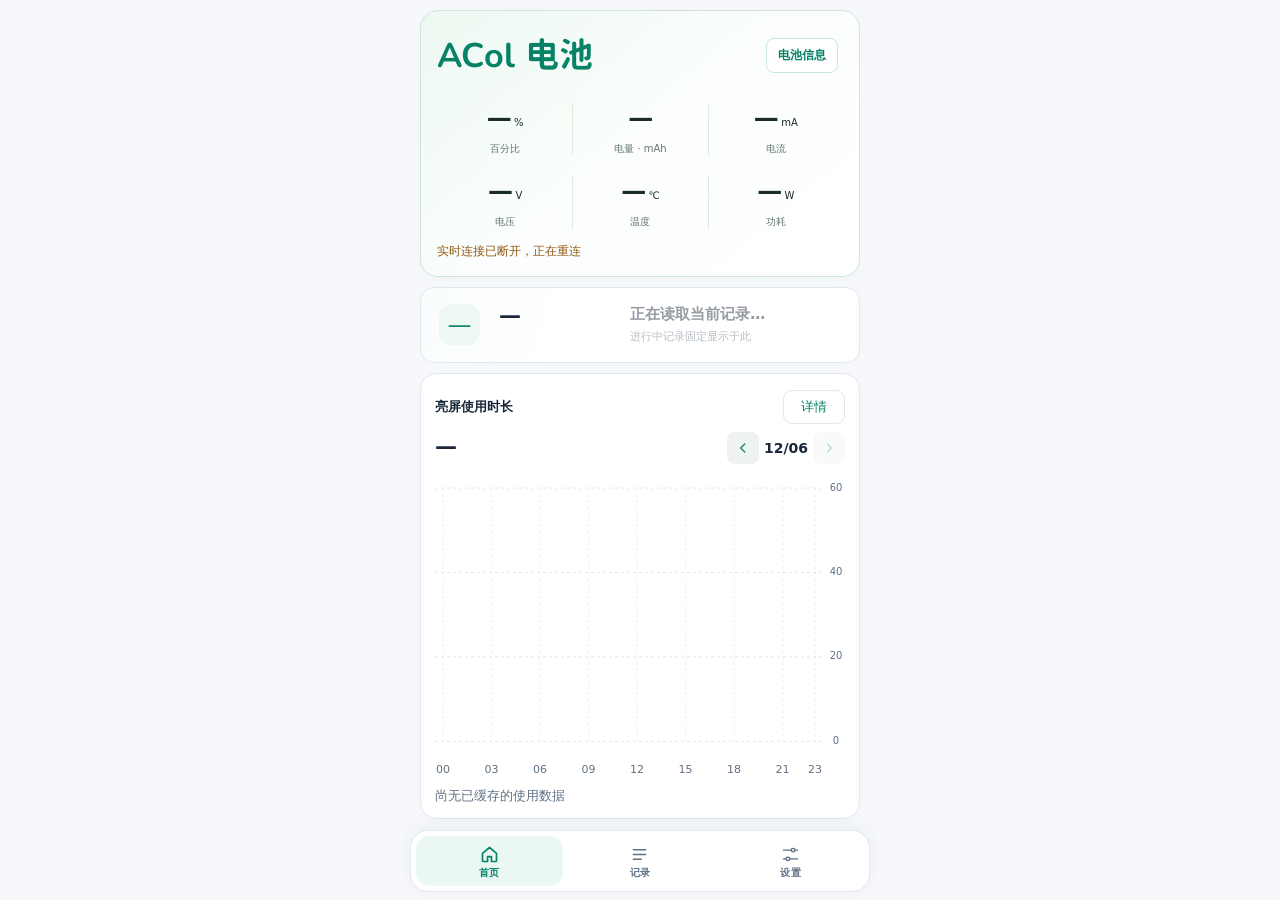
==== commit 71b6e357: "v2.6.1" ====
--- a/src/main/assets/webroot/index.html
+++ b/src/main/assets/webroot/index.html
@@ -24,9 +24,14 @@
     <div class="record-scroll"><div id="records" class="records"></div><button id="more" class="wide" hidden>加载更多</button></div>
   </section>
   <section id="settingsPanel" class="app-page settings-page settings-panel" aria-label="设置" hidden>
-    <header class="page-head settings-head"><div><h1>设置</h1></div><div class="settings-header-actions"><button id="themeToggle" class="theme-toggle" type="button" aria-label="主题：跟随系统"><svg class="theme-sun" viewBox="0 0 24 24" aria-hidden="true"><circle cx="12" cy="12" r="4"/><path d="M12 2v2m0 16v2M4.93 4.93l1.42 1.42m11.3 11.3 1.42 1.42M2 12h2m16 0h2M4.93 19.07l1.42-1.42m11.3-11.3 1.42-1.42"/></svg><svg class="theme-moon" viewBox="0 0 24 24" aria-hidden="true"><path d="M20.3 15.1A8.6 8.6 0 0 1 8.9 3.7 8.7 8.7 0 1 0 20.3 15.1Z"/></svg><span class="theme-auto-badge" aria-hidden="true">A</span></button><a id="openCutoff" class="cutoff-button" href="cutoff/index.html?from=settings">截止电压调整</a></div></header>
+    <header class="page-head settings-head"><div><h1>设置</h1></div><div class="settings-header-actions"><button id="themeToggle" class="theme-toggle" type="button" aria-label="主题：跟随系统"><svg class="theme-sun" viewBox="0 0 24 24" aria-hidden="true"><circle cx="12" cy="12" r="4"/><path d="M12 2v2m0 16v2M4.93 4.93l1.42 1.42m11.3 11.3 1.42 1.42M2 12h2m16 0h2M4.93 19.07l1.42-1.42m11.3-11.3 1.42-1.42"/></svg><svg class="theme-moon" viewBox="0 0 24 24" aria-hidden="true"><path d="M20.3 15.1A8.6 8.6 0 0 1 8.9 3.7 8.7 8.7 0 1 0 20.3 15.1Z"/></svg><span class="theme-auto-badge" aria-hidden="true">A</span></button><button id="openAdvanced" class="advanced-button" type="button">进阶设置</button></div></header>
     <div class="page-scroll">
-    <section class="card setting-card recording-control"><label class="setting-heading setting-switch" for="recordingEnabled"><span>记录总开关</span><input id="recordingEnabled" type="checkbox" role="switch" disabled></label><p id="recordingHint">正在连接后台…</p><div class="setting-group power-display-control"><label class="setting-heading setting-switch" for="powerDisplayEnabled"><span>性能监视器</span><input id="powerDisplayEnabled" type="checkbox" role="switch" disabled></label><p>CPU 和 GPU 跟随性能采样间隔，电池跟随功耗采样间隔。</p></div></section>
+    <section class="card setting-card recording-control">
+      <label class="setting-heading setting-switch" for="recordingEnabled"><span>记录总开关</span><input id="recordingEnabled" type="checkbox" role="switch" disabled></label>
+      <p id="recordingHint">正在连接后台…</p>
+      <div class="setting-group"><label class="setting-heading setting-switch" for="dischargeNotificationEnabled"><span>通知栏显示</span><input id="dischargeNotificationEnabled" type="checkbox" role="switch" disabled></label></div>
+      <div class="setting-group power-display-control"><div class="setting-heading setting-switch monitor-control"><label for="powerDisplayEnabled">性能监视器</label><button id="openMonitorAppearance" class="settings-button" type="button">自定义</button><input id="powerDisplayEnabled" type="checkbox" role="switch" disabled></div></div>
+    </section>
     <form id="settingsForm" novalidate>
       <section class="card setting-card fast-control">
         <div class="setting-heading"><div class="setting-title"><span>游戏性能统计</span><button id="gameModeInfo" class="setting-info" type="button" aria-label="游戏性能统计介绍" aria-haspopup="dialog">i</button></div><button id="toggleFast" type="button" disabled>开启</button></div>
@@ -55,7 +60,126 @@
     <button type="button" class="tab-button" data-tab="settings"><svg viewBox="0 0 24 24" aria-hidden="true"><path d="M4 7h9m4 0h3M4 17h3m4 0h9"/><circle cx="15" cy="7" r="2"/><circle cx="9" cy="17" r="2"/></svg><span>设置</span></button>
   </nav>
 </main>
-<iframe id="cutoffFrame" class="cutoff-frame" title="截止电压调整" hidden></iframe>
+<section id="monitorAppearancePage" class="detail battery-info-panel monitor-appearance-page" aria-labelledby="monitorAppearanceTitle" hidden>
+  <header class="subpage-header"><div class="page-heading"><button id="monitorAppearanceBack" class="back" type="button">返回</button><h1 id="monitorAppearanceTitle">监视器自定义</h1></div><button id="resetMonitorAppearance" class="settings-button" type="button" disabled>恢复默认</button></header>
+  <div class="page-scroll">
+    <fieldset id="monitorAppearanceControls" disabled>
+      <section class="card setting-card" aria-labelledby="monitorMetricsTitle">
+        <h2 id="monitorMetricsTitle">显示项目</h2>
+        <label class="setting-heading setting-switch"><span>帧率</span><input type="checkbox" role="switch" data-monitor-bit="1"></label>
+        <label class="setting-heading setting-switch"><span>CPU 图表</span><input type="checkbox" role="switch" data-monitor-bit="2"></label>
+        <label class="setting-heading setting-switch"><span>CPU 频率</span><input type="checkbox" role="switch" data-monitor-bit="4"></label>
+        <label class="setting-heading setting-switch"><span>GPU 图表</span><input type="checkbox" role="switch" data-monitor-bit="8"></label>
+        <label class="setting-heading setting-switch"><span>GPU 频率</span><input type="checkbox" role="switch" data-monitor-bit="16"></label>
+        <label class="setting-heading setting-switch"><span>功耗</span><input type="checkbox" role="switch" data-monitor-bit="32"></label>
+        <label class="setting-heading setting-switch"><span>温度</span><input type="checkbox" role="switch" data-monitor-bit="64"></label>
+      </section>
+      <section class="card setting-card" aria-labelledby="monitorThresholdTitle">
+        <h2 id="monitorThresholdTitle">颜色阈值</h2>
+        <div class="monitor-threshold-grid">
+          <span></span><span>黄色</span><span>橙色</span><span>红色</span>
+          <span>CPU 图表</span>
+          <button class="settings-button monitor-threshold" type="button" data-monitor-threshold="1" aria-label="CPU 黄色阈值" aria-haspopup="dialog">—</button>
+          <button class="settings-button monitor-threshold" type="button" data-monitor-threshold="2" aria-label="CPU 橙色阈值" aria-haspopup="dialog">—</button>
+          <button class="settings-button monitor-threshold" type="button" data-monitor-threshold="3" aria-label="CPU 红色阈值" aria-haspopup="dialog">—</button>
+          <span>放电功耗</span>
+          <button class="settings-button monitor-threshold" type="button" data-monitor-threshold="7" aria-label="功耗黄色阈值" aria-haspopup="dialog">—</button>
+          <button class="settings-button monitor-threshold" type="button" data-monitor-threshold="8" aria-label="功耗橙色阈值" aria-haspopup="dialog">—</button>
+          <button class="settings-button monitor-threshold" type="button" data-monitor-threshold="9" aria-label="功耗红色阈值" aria-haspopup="dialog">—</button>
+          <span>电池温度</span>
+          <button class="settings-button monitor-threshold" type="button" data-monitor-threshold="10" aria-label="温度黄色阈值" aria-haspopup="dialog">—</button>
+          <button class="settings-button monitor-threshold" type="button" data-monitor-threshold="11" aria-label="温度橙色阈值" aria-haspopup="dialog">—</button>
+          <button class="settings-button monitor-threshold" type="button" data-monitor-threshold="12" aria-label="温度红色阈值" aria-haspopup="dialog">—</button>
+        </div>
+      </section>
+      <section class="card setting-card" aria-labelledby="monitorStyleTitle">
+        <h2 id="monitorStyleTitle">外观</h2>
+        <div class="setting-heading"><label for="monitorSize">悬浮窗大小</label><output for="monitorSize">—</output></div>
+        <input id="monitorSize" class="monitor-slider" type="range" min="75" max="125" step="5" data-monitor-slider="15">
+        <div class="setting-heading"><label for="monitorWhiteOpacity">白字背景不透明度</label><output for="monitorWhiteOpacity">—</output></div>
+        <input id="monitorWhiteOpacity" class="monitor-slider" type="range" min="0" max="100" step="1" data-monitor-slider="4">
+        <div class="setting-heading"><label for="monitorBlackOpacity">黑字背景不透明度</label><output for="monitorBlackOpacity">—</output></div>
+        <input id="monitorBlackOpacity" class="monitor-slider" type="range" min="0" max="100" step="1" data-monitor-slider="14">
+        <label class="setting-heading setting-switch" for="monitorFollowSystem"><span>跟随系统主题</span><input id="monitorFollowSystem" type="checkbox" role="switch"></label>
+        <div class="setting-heading"><span id="monitorTextColorLabel">文字颜色</span><div class="monitor-options" role="group" aria-labelledby="monitorTextColorLabel"><button type="button" data-monitor-option="5" value="1" aria-pressed="false">黑色</button><button type="button" data-monitor-option="5" value="0" aria-pressed="false">白色</button></div></div>
+        <div class="setting-heading"><span id="monitorLandscapeLabel">横屏位置</span><div class="monitor-options" role="group" aria-labelledby="monitorLandscapeLabel"><button type="button" data-monitor-option="6" value="0" aria-pressed="false">顶部</button><button type="button" data-monitor-option="6" value="1" aria-pressed="false">底部</button></div></div>
+      </section>
+    </fieldset>
+    <p id="monitorAppearanceStatus" class="small" role="status" hidden></p>
+    <p class="monitor-sampling-note">帧率、CPU 和 GPU 跟随性能采样间隔，功耗和电池温度跟随功耗采样间隔。</p>
+  </div>
+</section>
+<section id="advancedPage" class="detail battery-info-panel advanced-page" aria-labelledby="advancedTitle" hidden>
+  <header class="subpage-header"><div class="page-heading"><button id="advancedBack" class="back" type="button">返回</button><h1 id="advancedTitle">进阶设置</h1></div><button id="resetAdvancedSettings" class="settings-button" type="button" disabled>恢复默认</button></header>
+  <div class="page-scroll">
+    <section class="card advanced-card" aria-labelledby="advancedLiveTitle">
+      <div class="advanced-live-heading"><h2 id="advancedLiveTitle">当前生效值</h2><button id="advancedInfo" class="setting-info" type="button" aria-label="查看参数说明">i</button></div>
+      <dl id="advancedCapacityReadings" class="advanced-readings" aria-label="解容" hidden></dl>
+      <dl id="advancedChargingReadings" class="advanced-readings" aria-label="充电"></dl>
+      <p id="advancedStatus" class="small" role="status" hidden></p>
+    </section>
+    <section class="card advanced-card" aria-labelledby="advancedCapacityTitle">
+      <h2 id="advancedCapacityTitle">解容</h2>
+      <div id="advancedDischargeVoltageFields"></div>
+      <p class="advanced-setting-note">两个电压设置一般相同，可独立设置。<br>关机/进入超级省电可能取决于电量计截止电压。</p>
+      <div id="advancedFloatCorrection"></div>
+      <p class="advanced-setting-note">设为FV_DEC的正数值，可以抵消系统判断的浮充电压下降(FV_DEC)。无法实际让电压超出厂商限制。</p>
+      <div id="advancedFloatFields"></div>
+      <p class="advanced-setting-note">一般无需修改，仅能降低浮充电压。</p>
+    </section>
+    <section class="card advanced-card" aria-labelledby="advancedChargingTitle">
+      <h2 id="advancedChargingTitle">充电</h2>
+      <div id="advancedCoolDown"></div>
+      <p class="advanced-setting-note">设置为0可以基本排除温度和亮屏导致的降流，电流在合理范围内，可能会导致温度较高，但依然有温控。</p>
+      <div class="advanced-field"><span id="advancedChargingModeLabel">限制充电</span><div id="advancedChargingMode" class="monitor-options" role="group" aria-labelledby="advancedChargingModeLabel"></div><span id="advancedChargingModeUnavailable" hidden>不存在</span></div>
+      <p class="advanced-setting-note">均依然会显示为充电状态。</p>
+      <div id="advancedGaugeInterval"></div>
+      <p class="advanced-setting-note">建议设置为1.5s，节奏合适。</p>
+      <div id="advancedWiredCurrentFields"></div>
+      <p class="advanced-setting-note">可以提高5V,PD,QC等慢充的电流。<br>使用需谨慎，会导致温度上升。</p>
+      <div id="advancedFastCurrentFields"></div>
+      <p class="advanced-setting-note">谨慎修改，虽然仍会受到底层限制，但会因电压和温度墙导致充电中断。</p>
+    </section>
+  </div>
+</section>
+<section id="advancedInfoPage" class="detail battery-info-panel advanced-page" aria-labelledby="advancedInfoTitle" hidden>
+  <header class="subpage-header"><div class="page-heading"><button id="advancedInfoBack" class="back" type="button">返回</button><h1 id="advancedInfoTitle">参数说明</h1></div></header>
+  <div class="page-scroll">
+    <p class="advanced-info-intro"><strong>使用须知：</strong><span id="advancedSafetyText">进阶选项接口依赖OPLUS厂商节点，存在情况视机型而定。虽然这些接口都会受到更底层的限制，但若设置不当，仍可能会导致手机寿命非正常下降。修改前应了解其意义，并合理地修改。参数修改只生效一次，可直接恢复，硬重启后会失效，不影响系统分区。</span></p>
+    <p class="advanced-info-intro">「当前生效值」显示驱动接口的读回结果。电压和电流的读回值可能是阈值或协议目标，实测值还会随充电器、电池状态和温度变化。显示「不存在」的接口无法在这台设备上使用。</p>
+    <section class="advanced-definitions" aria-labelledby="advancedInfoCapacity">
+      <h2 id="advancedInfoCapacity">解容</h2>
+      <p><strong>电量计截止电压（GAUGE_TERM_VOLTAGE）</strong>：电量计估算剩余容量时使用的放电终点。调整后，低电量读数可能要经过后续充放电才会重新校准。</p>
+      <p><strong>软件关机电压（GAUGE_SHUTDOWN_VOLTAGE）</strong>：供系统低电压关机策略使用的阈值。实际关机时机还受负载引起的压降和系统保护策略影响，可与电量计截止电压分开设置。</p>
+      <p><strong>厂商截止与关机目标（TARGET_TERM_VOLTAGE、TARGET_SHUTDOWN_VOLTAGE）</strong>：厂商策略为上述两个阈值计算的参考值，仅供查看，可能与手动覆盖后的生效值不同。</p>
+      <p><strong>浮充降压修正（DEC_DELTA）</strong>：参与厂商对充电目标电压的降压计算。0 表示不加手动修正；写入后由驱动在满足条件时重算，修改量不一定会立即等量反映到电压上。</p>
+      <p><strong>实际浮充降压量（FV_DEC）</strong>：驱动当前算出的降压量，只读。可用它查看修正是否已经反映到厂商的降压结果。</p>
+      <p><strong>浮充电压上限（FV_MAX）</strong>：驱动为电池设定的充电目标上限，通常受温度和厂商降压策略影响。</p>
+      <p><strong>浮充电压下限（FV_MIN）</strong>：驱动在浮充上限和其他电压限制中取较低值，作为有线充电的目标电压。这里的「下限」是取低值的结果，不是电池电压必须保持的最低值。</p>
+    </section>
+    <section class="advanced-definitions" aria-labelledby="advancedInfoCharging">
+      <h2 id="advancedInfoCharging">充电</h2>
+      <p><strong>充电降温限流档位（COOL_DOWN）</strong>：选择厂商的充电降温电流档位。各档对应的电流由设备和充电协议决定，并非固定的电流或温度阈值。<a id="openCoolDownDetails" class="cool-down-link" href="#cool-down-details">详细档位</a></p>
+      <p><strong>限制充电</strong>：四个选项互斥。「无」解除手动限制，交回系统；「暂停」让驱动暂停给电池充电；「禁止」挂起有线充电输入；「旁路」请求厂商旁路模式，是否开启由驱动根据接入和电池状态决定。</p>
+      <p><strong>电流计采样间隔（GAUGE_UPDATE）</strong>：决定充电和放电时电流读数多久更新一次。App 的记录和曲线采样间隔在设置页单独调整。启用自动覆盖时，性能功能启动后可能改写这个值。</p>
+      <p><strong>普通有线电池电流（WIRED_FCC）</strong>：限制普通有线充电时流入电池端的电流。</p>
+      <p><strong>普通有线输入电流（WIRED_ICL）</strong>：限制普通有线充电时 USB 端从充电器取用的电流。输入端与电池端的电压可能不同，两边的电流不能直接比较。</p>
+      <p><strong>PPS 电流（PPS_CURR）</strong>：USB PD PPS 模式下的协议电流目标，仅在使用 PPS 时适用。</p>
+      <p><strong>UFCS 电流（UFCS_CURR）</strong>：UFCS 融合快充模式下的协议电流目标，仅在使用 UFCS 时适用。</p>
+      <p><strong>VOOC 电流（VOOC_CURR）</strong>：VOOC 或 SUPERVOOC 模式下的协议电流目标，仅在使用对应协议时适用。</p>
+    </section>
+    <p class="advanced-info-intro">修改在确认时应用一次。输入页的「恢复默认」撤销这一项的手动设置，进阶设置右上角的「恢复默认」撤销本页的手动设置。恢复后的值由厂商策略决定。</p>
+  </div>
+</section>
+<section id="coolDownDetailsPage" class="detail battery-info-panel advanced-page" aria-labelledby="coolDownDetailsTitle" hidden>
+  <header class="subpage-header"><div class="page-heading"><button id="coolDownDetailsBack" class="back" type="button">返回</button><h1 id="coolDownDetailsTitle">详细档位</h1></div></header>
+  <div class="page-scroll">
+    <p class="advanced-info-intro">0 档取消降温降流，PPS、UFCS 在 0 档使用表内最高电流。其他充电限制继续生效。「恢复默认」会撤销手动设置，由系统选档。</p>
+    <p class="advanced-info-intro">每张表只列到对应协议的配置上限。电流为档位对应的限制值，实际电流还受充电器、电池状态和温度影响。</p>
+    <p id="coolDownDetailsStatus" class="advanced-info-intro" role="status" hidden></p>
+    <div id="coolDownTables"></div>
+  </div>
+</section>
 <section id="detail" class="detail record-detail" hidden>
   <div id="detailScroll" class="page-scroll record-detail-scroll">
   <header class="record-detail-head"><div class="record-detail-heading"><button id="back" type="button" aria-label="返回上一页"><svg viewBox="0 0 24 24" aria-hidden="true"><path d="m14.5 6-6 6 6 6"/></svg><span>返回</span></button><h2 id="detailType">记录</h2><span id="detailState" class="record-detail-state"></span></div><div class="record-detail-dates"><div><small>开始时间</small><time id="detailTitle">—</time></div><div><small>结束时间</small><time id="detailEnd">—</time></div></div></header>
@@ -111,7 +235,7 @@
       <div class="usage-week-summary"><div class="usage-week-metrics"><div class="usage-week-average"><strong id="usageWeekAverage">—</strong><small id="usageWeekAverageLabel">日均</small></div><p id="usageWeekTotal">总计 —</p></div><div class="screen-time-nav usage-week-nav"><button id="usageWeekPrev" class="period-step" type="button" aria-label="前一周" title="前一周"><svg viewBox="0 0 24 24" aria-hidden="true"><path d="M14.5 6.5 9 12l5.5 5.5"/></svg></button><span id="usageWeekDate"></span><button id="usageWeekNext" class="period-step" type="button" aria-label="后一周" title="后一周"><svg viewBox="0 0 24 24" aria-hidden="true"><path d="m9.5 6.5 5.5 5.5-5.5 5.5"/></svg></button></div></div>
       <div class="usage-week-plot"><div class="screen-time-bars"><svg id="usageWeekPlot" viewBox="0 0 288 140" preserveAspectRatio="none" role="group" aria-label="周一至周日的亮屏使用时长"></svg><span id="usageWeekEmpty" class="screen-time-empty" hidden>暂无已缓存的每日汇总</span></div><div class="screen-time-y" id="usageWeekY" aria-hidden="true"><span>3</span><span>2</span><span>1</span><span>0</span></div><small class="usage-week-unit" aria-hidden="true">时</small></div>
       <div id="usageWeekAxis" class="usage-week-axis" aria-hidden="true"></div>
-      <p id="usageWeekHint" class="small usage-week-hint" aria-live="polite">短按查看时长，长按打开当天</p>
+      <div class="usage-day-footer"><p id="usageWeekHint" class="small usage-week-hint" aria-live="polite">短按查看时长，长按打开当天</p><button id="usageWeekDelete" class="usage-day-delete" type="button" hidden>删除整周数据</button></div>
     </section>
     <section class="card usage-app-list usage-week-app-list" aria-label="本周各应用使用时长"><div id="usageWeekAppRows"></div><p id="usageWeekAppListStatus" class="small" role="status"></p></section>
   </div>
@@ -209,15 +333,24 @@
 <dialog id="gaugeIntervalExplanation" class="game-explanation" aria-labelledby="gaugeIntervalTitle">
   <h3 id="gaugeIntervalTitle">电流计采样间隔覆盖</h3>
   <p>打开此开关后，启动游戏性能统计或性能监视器时，会尝试将上方的「功耗采样间隔」应用到手机电流计。此功能需要设备提供 OPLUS 的 <code>GAUGE_UPDATE</code> 投票节点。设置成功后，充电和放电时的电流读数都按此间隔更新。</p>
-  <p>重启手机或选择「恢复默认设置」可将电流计采样间隔恢复为厂商默认值。</p>
   <div class="game-explanation-actions"><button type="button">知道了</button></div>
 </dialog>
+<dialog id="advancedSafetyNotice" class="game-explanation" aria-labelledby="advancedSafetyTitle" aria-describedby="advancedSafetyMessage">
+  <h3 id="advancedSafetyTitle">使用须知</h3>
+  <p id="advancedSafetyMessage"></p>
+  <div class="game-explanation-actions"><button id="closeAdvancedSafetyNotice" type="button">知道了</button></div>
+</dialog>
 <dialog id="recordingConfirm" class="recording-confirm" aria-labelledby="recordingConfirmTitle" aria-describedby="recordingConfirmHint"><h3 id="recordingConfirmTitle"></h3><p id="recordingConfirmHint"></p><div class="recording-confirm-actions"><button id="cancelRecording" type="button">取消</button><button id="confirmRecording" type="button">确认</button></div></dialog>
-<dialog id="settingsKeypad" class="numeric-keypad" aria-labelledby="keypadTitle">
-  <div class="keypad-heading"><h3 id="keypadTitle">修改数值</h3><div class="keypad-heading-actions"><small id="keypadRange" class="keypad-range"></small><button id="keypadCancel" type="button" aria-label="取消修改">取消</button><button id="keypadApply" class="keypad-apply" type="button">确认</button></div></div>
+<dialog id="settingsKeypad" class="numeric-keypad" aria-labelledby="keypadTitle" aria-describedby="keypadRange keypadHint">
+  <div class="keypad-heading"><h3 id="keypadTitle">修改数值</h3><div class="keypad-heading-actions"><button id="keypadRestore" class="keypad-restore" type="button" hidden>恢复默认</button><small id="keypadRange" class="keypad-range"></small><button id="keypadCancel" type="button" aria-label="取消修改">取消</button><button id="keypadApply" class="keypad-apply" type="button">确认</button></div></div>
   <div class="keypad-readout"><output id="keypadValue"></output><span id="keypadUnit"></span></div>
+  <p id="keypadHint" class="keypad-hint" hidden></p>
   <p id="keypadError" class="keypad-error" role="status" hidden></p>
   <div class="keypad-grid"><button type="button" data-key="sign" aria-label="切换正负号">−</button><button type="button" data-key="clear">清空</button><button type="button" data-key="backspace" aria-label="退格">⌫</button><button type="button" data-key="1">1</button><button type="button" data-key="2">2</button><button type="button" data-key="3">3</button><button type="button" data-key="4">4</button><button type="button" data-key="5">5</button><button type="button" data-key="6">6</button><button type="button" data-key="7">7</button><button type="button" data-key="8">8</button><button type="button" data-key="9">9</button><button type="button" data-key="00">00</button><button type="button" data-key="0">0</button><button type="button" data-key="dot">.</button></div>
+</dialog>
+<dialog id="advancedConfirm" aria-labelledby="advancedConfirmTitle" aria-describedby="advancedConfirmText">
+  <h3 id="advancedConfirmTitle"></h3><p id="advancedConfirmText"></p>
+  <div class="dialogbuttons"><button id="advancedConfirmCancel" type="button" autofocus>取消</button><button id="advancedConfirmApply" class="danger" type="button">确定</button></div>
 </dialog>
 <dialog id="settingsChangeConfirm" class="recording-confirm settings-change-confirm" aria-labelledby="settingsChangeTitle" aria-describedby="settingsChangeHint"><h3 id="settingsChangeTitle"></h3><p id="settingsChangeHint"></p><div class="recording-confirm-actions"><button id="settingsChangeCancel" type="button">取消</button><button id="settingsChangeApply" type="button">确认</button></div></dialog>
 <dialog id="settingsDeleteConfirm" class="settings-delete-confirm" aria-labelledby="settingsDeleteTitle" aria-describedby="settingsDeleteHint">
@@ -232,7 +365,7 @@
 </dialog>
 <dialog id="batteryHistoryRecordConfirm" class="recording-confirm" aria-labelledby="batteryHistoryRecordTitle" aria-describedby="batteryHistoryRecordHint"><h3 id="batteryHistoryRecordTitle">是否手动记录电池信息？</h3><p id="batteryHistoryRecordHint">尾充完成时会自动记录较精确的数值。</p><div class="recording-confirm-actions"><button id="batteryHistoryRecordCancel" type="button">取消</button><button id="batteryHistoryRecordApply" type="button">确认</button></div></dialog>
 <dialog id="batteryHistoryDelete"><h3>删除此历史记录？</h3><p>将删除这条电池快照，充放电记录不受影响。删除后无法恢复。</p><p id="batteryHistoryDeleteStatus" role="status"></p><div class="dialogbuttons"><button id="batteryHistoryDeleteCancel" type="button">取消</button><button id="batteryHistoryDeleteApply" type="button">删除</button></div></dialog>
-<dialog id="usageDeleteConfirm"><h3>删除当天使用时间数据？</h3><p>将删除这一天的使用时间和应用明细，并从周、月统计中移除。删除后不再自动采集该日数据，充放电记录不受影响。</p><div class="dialogbuttons"><button id="usageDeleteCancel" type="button">取消</button><button id="usageDeleteApply" class="danger" type="button">删除</button></div></dialog>
+<dialog id="usageDeleteConfirm" aria-labelledby="usageDeleteTitle" aria-describedby="usageDeleteText"><h3 id="usageDeleteTitle"></h3><p id="usageDeleteText"></p><div class="dialogbuttons"><button id="usageDeleteCancel" type="button">取消</button><button id="usageDeleteApply" class="danger" type="button">删除</button></div></dialog>
 <dialog id="confirm"><h3>删除此记录？</h3><p id="confirmText">曲线和应用统计将删除，无法恢复。</p><div class="dialogbuttons"><button id="cancelDelete">取消</button><button id="confirmDelete" class="danger">删除</button></div></dialog>
 <div id="appEnergyTip" class="app-energy-tip" role="status" hidden></div>
 <div id="toast" role="status" hidden></div>
--- a/src/main/assets/webroot/style.css
+++ b/src/main/assets/webroot/style.css
@@ -35,8 +35,7 @@
 .home-overview{padding:25.5552px 16px 14px;border:1px solid #cde6d8;border-radius:18px;background:linear-gradient(140deg,#edf8f1 0%,#fbfefc 48%,#fff 100%);box-shadow:0 3px 12px #174f3105}
 .home-overview .overview-header{margin:0;gap:12px;align-items:center}
 .overview-header h1{margin:0;color:var(--charge)}
-.cutoff-button{display:inline-flex;align-items:center;justify-content:center;flex-shrink:0;text-decoration:none;font-size:14px;line-height:1.4;min-height:38px;border:1px solid var(--theme-line);border-radius:10px;padding:8px 12px;background:#fff;color:var(--accent)}
-.cutoff-button:focus-visible{outline:none}
+.advanced-button{display:inline-flex;align-items:center;justify-content:center;flex-shrink:0;font-size:14px;line-height:1.4;min-height:38px;border:1px solid var(--theme-line);border-radius:10px;padding:8px 12px;background:#fff;color:var(--accent)}
 .livegrid{display:grid;grid-template-columns:repeat(3,minmax(0,1fr));column-gap:0;row-gap:20px;margin:29px 0 4px}
 .livegrid>div{min-width:0;text-align:center;padding:0 2px;border-left:1px solid transparent}
 .livegrid>div+div{border-left-color:#dfece4}
@@ -291,6 +290,7 @@
 .numeric-keypad{position:fixed;inset:auto 0 0;margin:0 auto;width:min(100%,420px);max-width:100%;max-height:calc(100dvh - 12px);overflow-y:auto;border-radius:18px 18px 0 0;padding:14px 14px calc(24px + env(safe-area-inset-bottom));touch-action:manipulation}
 .keypad-heading{display:flex;align-items:center;justify-content:space-between;gap:10px;margin-bottom:12px}
 .keypad-heading h3{font-size:14px;margin:0;min-width:0;flex:1}
+.keypad-heading-actions .keypad-restore{margin-right:auto;color:var(--accent)}
 .keypad-heading button{min-height:32px;padding:5px 10px;font-size:12px}
 .keypad-heading-actions{display:flex;align-items:center;flex-shrink:0;gap:8px}
 .keypad-range{max-width:88px;color:var(--muted);font-size:10px;line-height:1.35;text-align:right;white-space:pre-line}
@@ -307,6 +307,7 @@
 .game-explanation{--accent:var(--charge);--theme-line:#c7e8dc}
 .game-explanation p{font-size:12px;line-height:1.7;color:var(--muted);margin:10px 0}
 .game-explanation-actions{display:flex;justify-content:flex-end;margin-top:16px}
+#advancedSafetyMessage{font-size:14px}
 .settings-change-confirm{--accent:var(--charge);--theme-soft:#eaf7f2;--theme-line:#c7e8dc}
 .settings-change-confirm #settingsChangeApply{background:var(--charge);border-color:var(--charge);color:#fff}
 .settings-change-confirm[data-action=stop] #settingsChangeApply,.settings-change-confirm[data-action=stop] #settingsChangeApply:active{background:#c4443f;border-color:#c4443f;color:#fff}
@@ -320,6 +321,7 @@
 .keypad-grid button:nth-child(-n+3){background:#f6f8fb}
 .keypad-grid button:disabled{cursor:default;opacity:.25}
 .numeric-keypad .keypad-error{font-size:11px;line-height:1.5;color:#b03d35;margin:0 0 9px}
+.numeric-keypad .keypad-hint{font-size:11px;line-height:1.5;margin:0 0 9px}
 .settings-delete-confirm{padding:22px;max-width:calc(100vw - 28px)}
 .settings-delete-confirm h3{line-height:1.6;margin:0}
 .settings-delete-confirm p{margin:10px 0 0;font-size:12px}
@@ -395,7 +397,7 @@
 :root[data-theme=dark] .card{background:var(--card);border-color:var(--line);box-shadow:none}
 :root[data-theme=dark] .pagehead{background:linear-gradient(115deg,#0d1b12 0%,#080b09 85%);border-color:#245638}
 :root[data-theme=dark] .pagehead h1,:root[data-theme=dark] .pagehead h2,:root[data-theme=dark] .pagehead small{color:#79dfa5}
-:root[data-theme=dark] button,:root[data-theme=dark] .cutoff-button,:root[data-theme=dark] .back{background:#0b110d;color:var(--text);border-color:#23362a}
+:root[data-theme=dark] button,:root[data-theme=dark] .back{background:#0b110d;color:var(--text);border-color:#23362a}
 :root[data-theme=dark] .record-open{background:transparent;border-color:transparent}
 :root[data-theme=dark] button.selected{background:#102319;color:#8aefb5;border-color:#28563a;box-shadow:none}
 :root[data-theme=dark] .home-overview{background:#000;border-color:#214a32;box-shadow:none}
@@ -497,6 +499,24 @@
 .recording-control{margin-bottom:10px}
 .recording-control p{margin-top:3.2px}
 .power-display-control{margin-top:6.4px}
+.monitor-control>.settings-button{padding:4px 8px}
+.monitor-appearance-page,.advanced-page{padding-bottom:0}
+.monitor-appearance-page>.page-scroll,.advanced-page>.page-scroll{padding-bottom:6px}
+#monitorAppearanceControls{min-width:0;padding:0;margin:0;border:0;display:grid;gap:10px}
+#monitorAppearanceControls h2{margin:0 0 6px;color:var(--accent)}
+#monitorAppearanceControls .setting-heading{min-height:36px}
+.monitor-threshold-grid{display:grid;grid-template-columns:auto repeat(3,minmax(0,1fr));gap:7px;align-items:center;text-align:center}
+.monitor-threshold-grid>span{font-size:12px;color:var(--muted)}
+.monitor-threshold-grid>span:nth-child(4n+1){text-align:left}
+#monitorAppearanceControls .monitor-threshold{min-width:0;padding:6px 3px;font-size:13px;white-space:nowrap}
+.monitor-slider{display:block;width:100%;margin:0 0 8px;accent-color:var(--accent)}
+.monitor-options{display:inline-grid;grid-template-columns:repeat(2,1fr);padding:2px;gap:2px;border:1px solid var(--line);border-radius:9px;background:var(--card)}
+#advancedChargingMode{grid-template-columns:repeat(4,1fr)}
+#monitorAppearanceControls .monitor-options button,#advancedChargingMode button{min-height:29px;padding:3px 9px;border:0;border-radius:6px;background:transparent;color:var(--muted);font-size:13px;white-space:nowrap}
+#monitorAppearanceControls .monitor-options button[aria-pressed=true],#advancedChargingMode button[aria-pressed=true]{background:var(--theme-soft);color:var(--accent);font-weight:600}
+#advancedChargingMode button:disabled{opacity:.5}
+#resetMonitorAppearance,#resetAdvancedSettings{min-height:38px;padding:8px 12px;font-size:14px;white-space:nowrap}
+.monitor-sampling-note{color:var(--muted);font-size:11px;line-height:1.65;margin:10px 0 0}
 #confirmRecording{transition:none}
 .recording-confirm[data-action=stop] #confirmRecording,.recording-confirm[data-action=stop] #confirmRecording:active,.recording-confirm[data-action=stop] #confirmRecording:focus{background:#c4443f;border-color:#c4443f;color:#fff}
 
@@ -726,8 +746,41 @@
 :root[data-theme=dark] .settings-maintenance .settings-link-button{color:#79adff}
 .settings-maintenance button.maintenance-danger{color:#be4141}
 .settings-about{padding:2.4px 0 1.2px;text-align:center;font-size:11px;line-height:1.8;color:var(--muted)}
-.cutoff-frame{position:fixed;inset:0;width:100%;height:100%;border:0;background:var(--bg);z-index:10}
-.cutoff-frame[hidden]{display:none}
+.advanced-card{border-radius:16px;margin-bottom:12px;padding:14px 15px}
+.advanced-card:last-child{margin-bottom:0}
+.advanced-card h2{font-size:16px;margin:0 0 8px;color:var(--accent)}
+.advanced-live-heading{display:flex;align-items:center;gap:8px;margin-bottom:8px}
+.advanced-live-heading h2{margin:0}
+.advanced-info-intro,.advanced-definitions{color:var(--muted);font-size:13px;line-height:1.65;margin:0}
+.advanced-info-intro+.advanced-info-intro{margin-top:8px}
+.advanced-definitions{margin:12px 0}
+.advanced-definitions h2{color:var(--accent);font-size:13px;margin:0 0 3px}
+.advanced-definitions p{margin:0;overflow-wrap:anywhere}
+.advanced-definitions strong{color:var(--text);font-weight:600}
+.cool-down-link{display:inline-block;margin-inline-start:4px;color:#2563eb;text-decoration:underline}
+:root[data-theme=dark] .cool-down-link{color:#79adff}
+.cool-down-table{width:100%;border-collapse:collapse;color:var(--text);font-size:12px;font-variant-numeric:tabular-nums;text-align:center}
+.cool-down-table th,.cool-down-table td{padding:4px 3px;border-bottom:1px solid var(--line)}
+.cool-down-table thead{background:var(--card)}
+#coolDownDetailsStatus{margin-top:8px}
+.advanced-readings{margin:0}
+.advanced-readings>div,.advanced-field{display:flex;align-items:center;justify-content:space-between;gap:8px}
+.advanced-readings>div{min-height:31px}
+.advanced-readings>div:not([hidden])~div{border-top:1px solid var(--line)}
+.advanced-readings:not([hidden])+.advanced-readings{border-top:1px solid var(--charge)}
+.advanced-readings dt{color:var(--muted);font-size:12px;overflow-wrap:anywhere}
+.advanced-readings dd{margin:0;white-space:nowrap;font-size:13px;font-weight:600;font-variant-numeric:tabular-nums}
+.advanced-field{min-height:51px}
+.advanced-field>span{min-width:0;font-size:14px;overflow-wrap:anywhere}
+.advanced-field-label{line-height:1.2}
+.advanced-field-node{display:block;color:var(--muted);font-size:10px;line-height:1.2}
+.advanced-field>button{flex:0 0 108px;min-height:34px;padding:4px 8px;color:var(--accent);font-variant-numeric:tabular-nums;text-align:center}
+.advanced-setting-note{margin:0;color:var(--muted);font-size:11px;line-height:1.65}
+.advanced-setting-note:not(:last-child){padding-bottom:4px;border-bottom:1px solid var(--line);margin-bottom:4px}
+#advancedConfirmText{white-space:pre-line}
+#advancedConfirmCancel,#advancedConfirmApply{color:#fff;border-color:transparent}
+#advancedConfirmCancel{background:#078267}
+#advancedConfirmApply{background:#c4443f}
 
 /* Record drain, screen-time and app breakdown form one continuous section. */
 .discharge-stats>#drainSummary{margin-bottom:0}
@@ -784,7 +837,7 @@
 .discharge-stats>.record-screen-time{margin-bottom:4px;padding-bottom:0}
 
  .usage-day-footer{display:flex;align-items:baseline;gap:8px;margin-top:7px;flex:none;font-size:var(--usage-duration-font-size);line-height:20px}
-.usage-day-footer .screen-time-hint{display:block;flex:1;min-width:0;margin:0;font-size:inherit;line-height:inherit}
+.usage-day-footer :is(.screen-time-hint,.usage-week-hint){display:block;flex:1;min-width:0;margin:0;font-size:inherit;line-height:inherit}
 .usage-day-delete{display:block;flex:none;margin:0 0 0 auto;min-height:0;padding:0;border:0;background:transparent;color:var(--discharge);font-size:inherit;line-height:inherit}
 #usageDeleteApply,#usageDeleteApply:active,#usageDeleteApply:focus-visible{color:#fff;background:#c4443f;border-color:#c4443f}
 #usageDeleteCancel,#usageDeleteCancel:active,#usageDeleteCancel:focus-visible{color:#fff;background:#078267;border-color:#078267}
--- a/src/main/assets/webroot/layout.css
+++ b/src/main/assets/webroot/layout.css
@@ -47,6 +47,7 @@
 
 /* Keep paired controls aligned even at their maximum input values. */
 .setting-heading{grid-template-columns:minmax(0,1fr) auto;column-gap:10px}
+.setting-heading.monitor-control{grid-template-columns:minmax(0,1fr) auto auto;column-gap:8px}
 .setting-heading>label,.setting-heading>span,.setting-title>span{overflow-wrap:anywhere}
 .setting-pair{gap:10px}
 .setting-input.setting-bound-input{grid-template-columns:auto minmax(0,1fr) auto;gap:4px;padding-inline:7px}
--- a/src/main/assets/webroot/record-overview.css
+++ b/src/main/assets/webroot/record-overview.css
@@ -42,6 +42,7 @@
 #detail .summary .summary-metric[data-metric=pct]>strong{color:var(--text)}
 #detail .summary[data-mode=live] .summary-metric:is([data-metric=cell1],[data-metric=cell2],[data-metric=voltage],[data-metric=temp])>strong{font-size:20px}
 #detail .summary .summary-meta{border-top:0;margin-top:6px;padding-top:4px}
+#detail .summary-current-integral{white-space:nowrap}
 #detail .summary-metric>strong{min-height:23px;line-height:1.2;letter-spacing:-.4px;gap:2px}
 #detail .summary-metric small{margin-top:6px;font-size:9px;line-height:1.4}
 #detail .summary .summary-metric:is([data-metric=remainingWh],[data-metric=remainingTime])>strong{color:var(--text)}
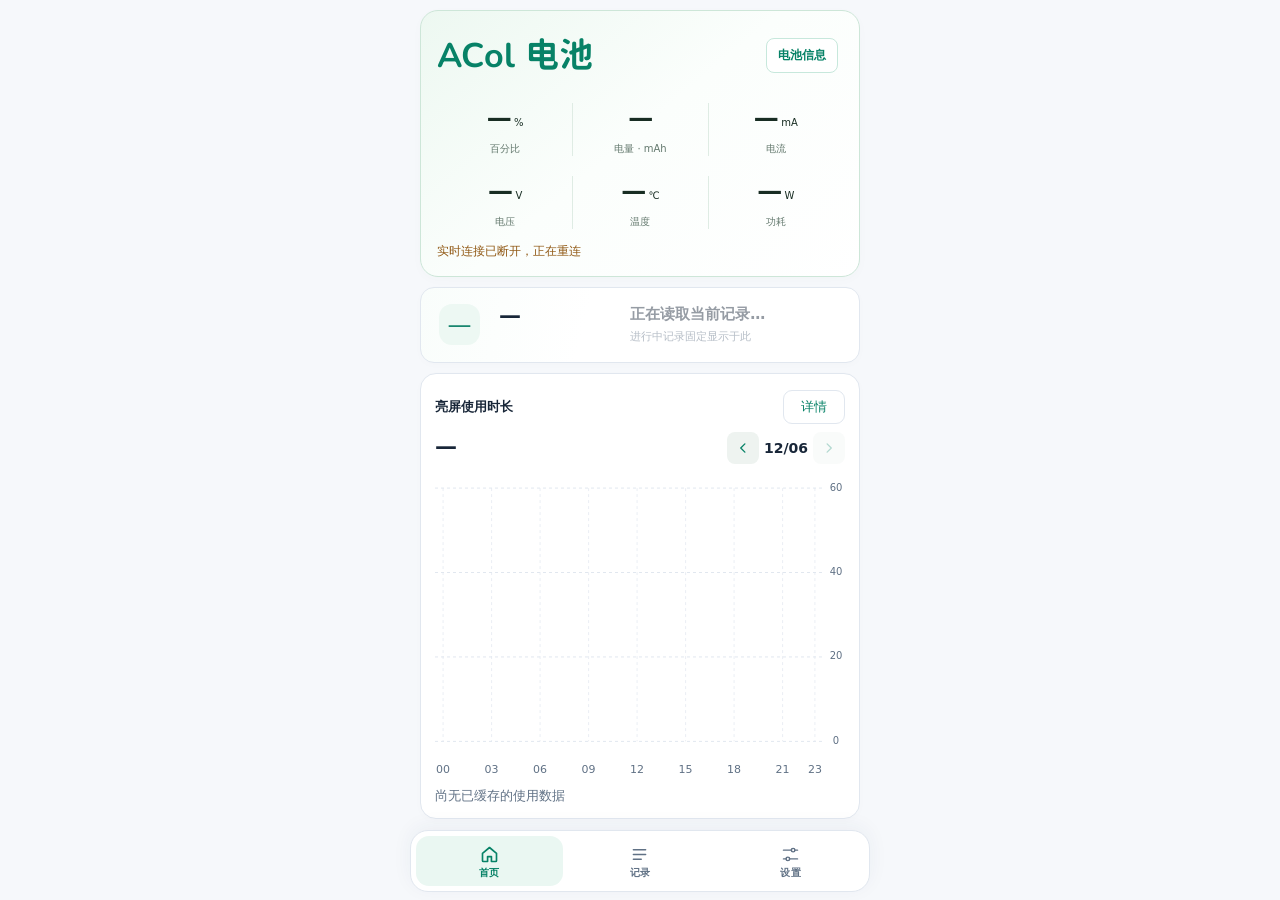
==== commit 671178cc: "v2.6.2" ====
--- a/src/main/assets/webroot/index.html
+++ b/src/main/assets/webroot/index.html
@@ -20,7 +20,7 @@
       <button id="applyMonth" class="date-apply" type="button" aria-pressed="false" aria-label="按所选年月筛选，再次点击取消"><svg viewBox="0 0 24 24" aria-hidden="true"><path d="M4 5h16l-6.5 7.5V19l-3-1.5v-5Z"/></svg><span>筛选</span></button>
     </div></header>
     <span id="recordCount" class="records-count" aria-live="polite"></span>
-    <div class="records-toolbar"><div class="tabs" role="group" aria-label="记录筛选"><button type="button" data-kind="all" class="selected" aria-pressed="true">全部</button><button type="button" data-kind="charge" aria-pressed="false">充电</button><button type="button" data-kind="discharge" aria-pressed="false">放电</button><button type="button" data-kind="game" aria-pressed="false">游戏</button></div><label class="small records-filter"><input id="showSmall" type="checkbox"><span id="showSmallLabel">显示 ≤30%</span></label></div>
+    <div class="records-toolbar"><div class="tabs" role="group" aria-label="记录筛选"><button type="button" data-kind="all" class="selected" aria-pressed="true">全部</button><button type="button" data-kind="charge" aria-pressed="false">充电</button><button type="button" data-kind="discharge" aria-pressed="false">放电</button><button type="button" data-kind="game" aria-pressed="false">游戏</button></div><label class="small records-filter"><input id="showSmall" type="checkbox"><span id="showSmallLabel">显示 ≤10%</span></label></div>
     <div class="record-scroll"><div id="records" class="records"></div><button id="more" class="wide" hidden>加载更多</button></div>
   </section>
   <section id="settingsPanel" class="app-page settings-page settings-panel" aria-label="设置" hidden>
